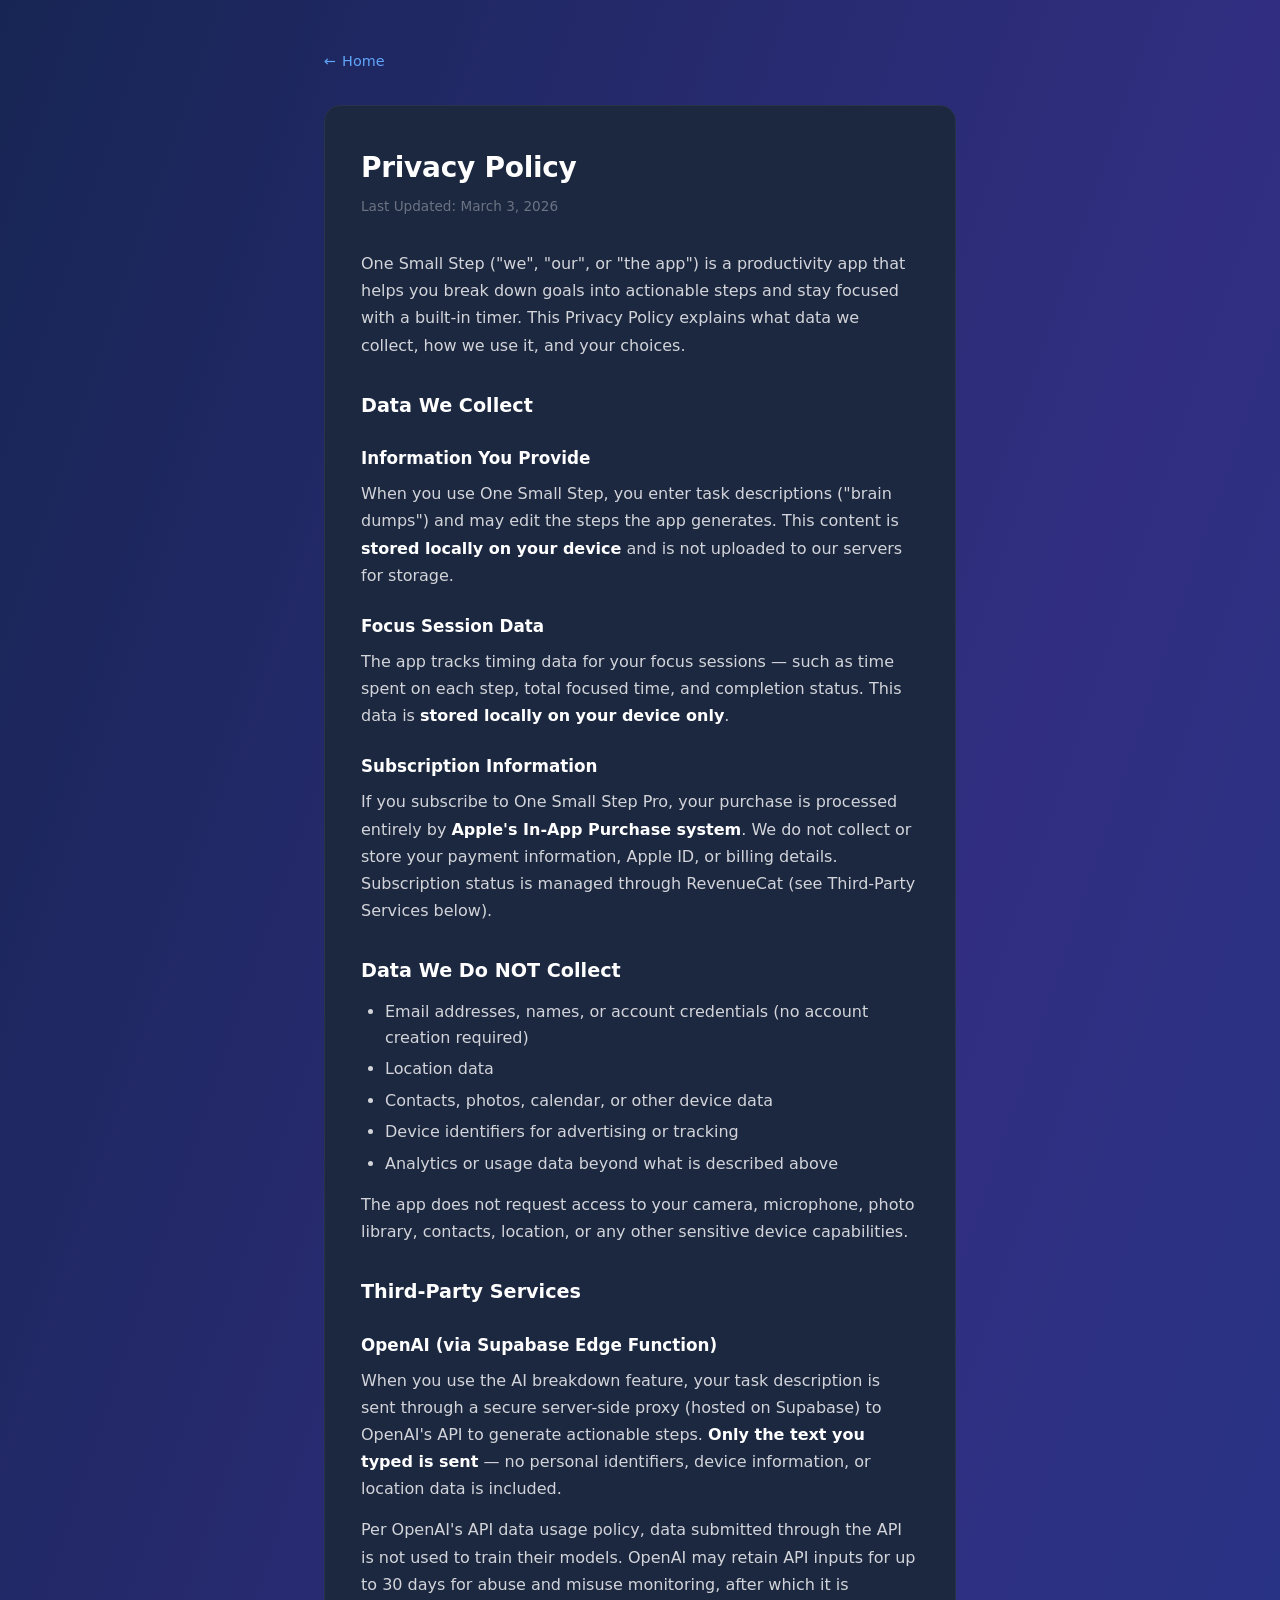
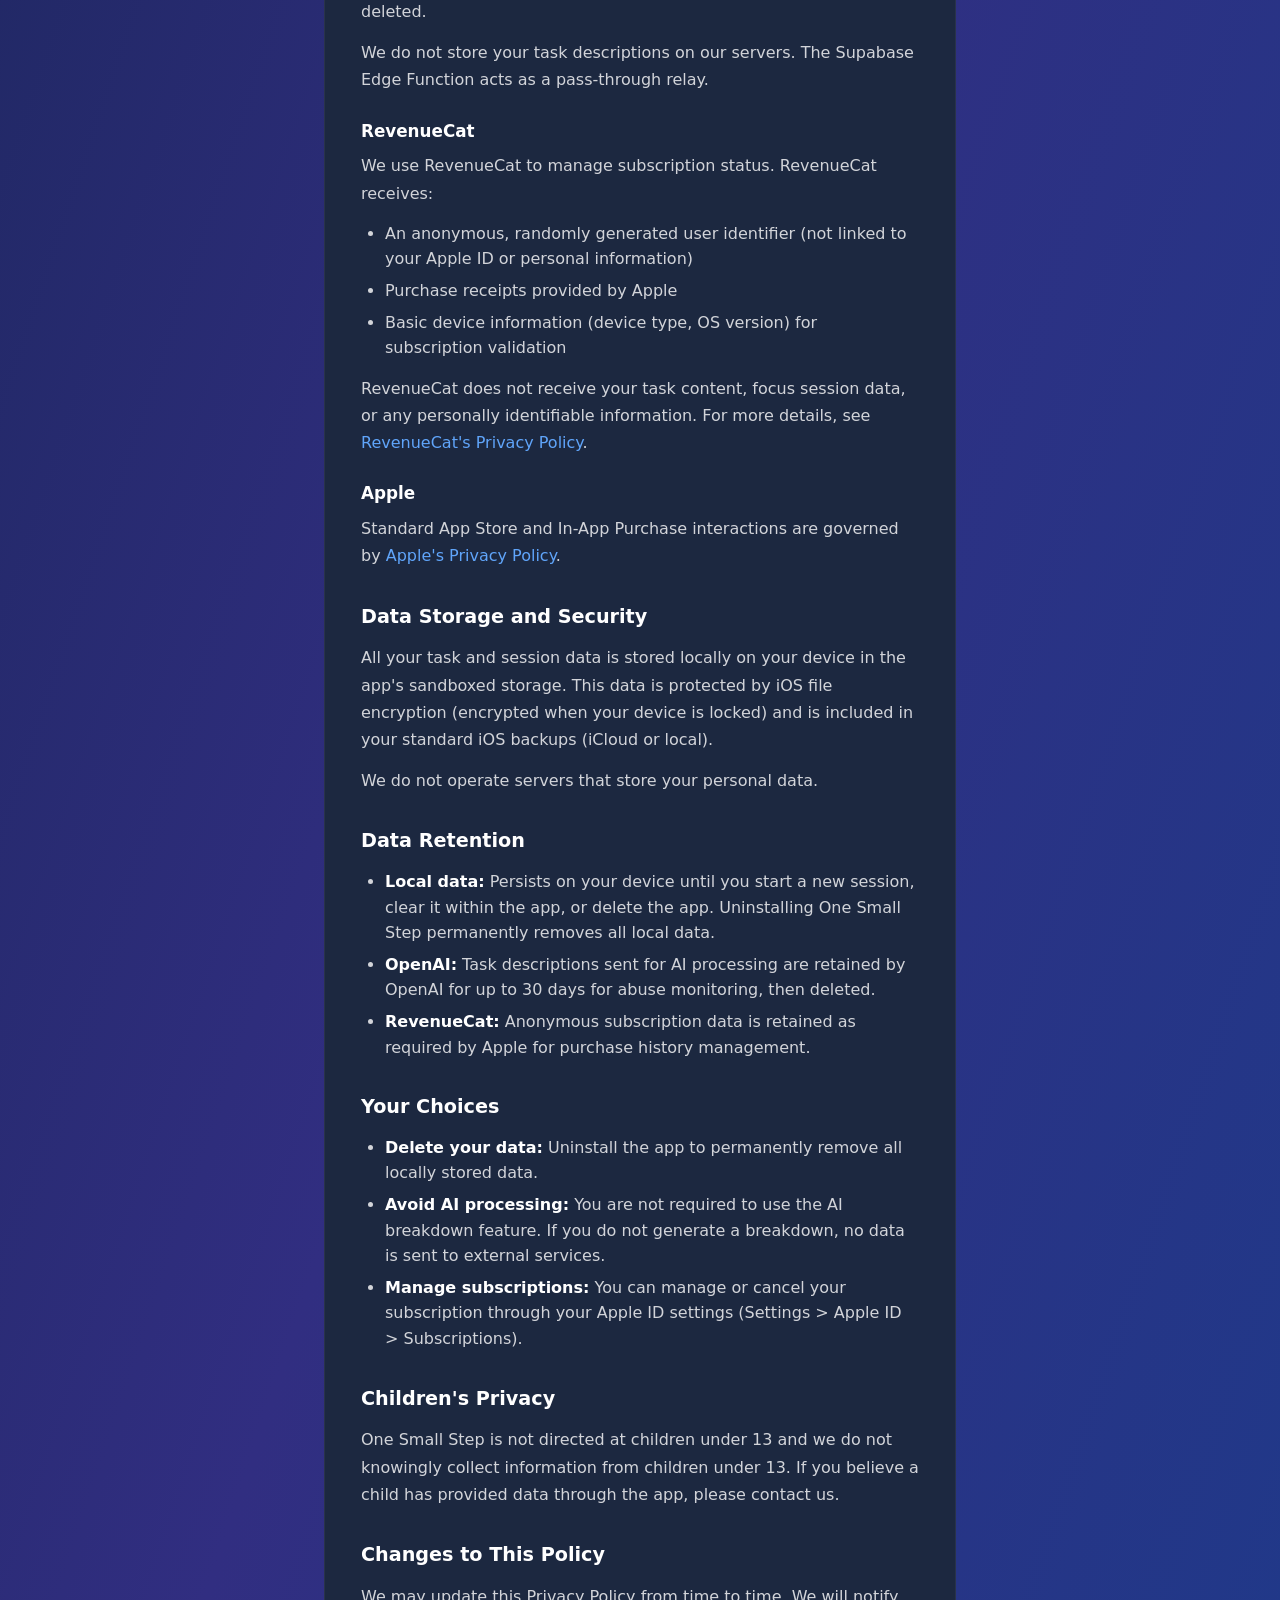
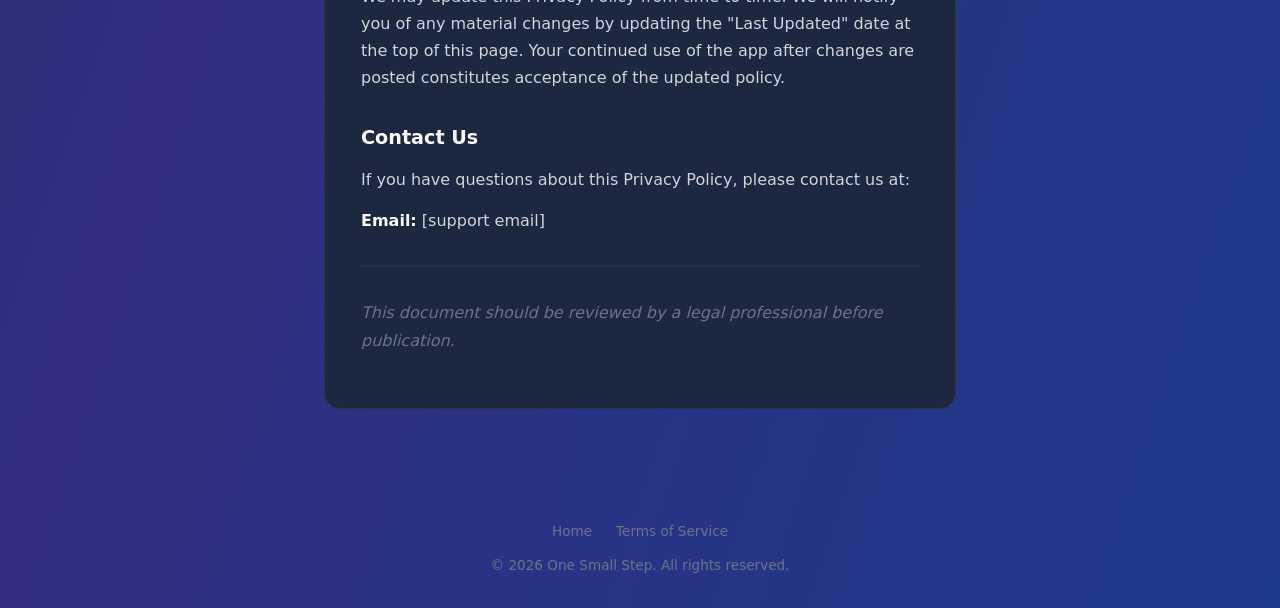
==== privacy.html @ 41ca2e83 "Initial website" ====
<!DOCTYPE html>
<html lang="en">
<head>
    <meta charset="UTF-8">
    <meta name="viewport" content="width=device-width, initial-scale=1.0">
    <title>Privacy Policy — One Small Step</title>
    <meta name="description" content="Privacy Policy for the One Small Step productivity app.">
    <link rel="stylesheet" href="styles.css">
</head>
<body>

    <div class="legal-page">
        <div class="container">
            <a href="index.html" class="back-link">Home</a>

            <div class="card">
                <h1>Privacy Policy</h1>
                <p class="last-updated">Last Updated: March 3, 2026</p>

                <p>One Small Step ("we", "our", or "the app") is a productivity app that helps you break down goals into actionable steps and stay focused with a built-in timer. This Privacy Policy explains what data we collect, how we use it, and your choices.</p>

                <h2>Data We Collect</h2>

                <h3>Information You Provide</h3>
                <p>When you use One Small Step, you enter task descriptions ("brain dumps") and may edit the steps the app generates. This content is <strong>stored locally on your device</strong> and is not uploaded to our servers for storage.</p>

                <h3>Focus Session Data</h3>
                <p>The app tracks timing data for your focus sessions — such as time spent on each step, total focused time, and completion status. This data is <strong>stored locally on your device only</strong>.</p>

                <h3>Subscription Information</h3>
                <p>If you subscribe to One Small Step Pro, your purchase is processed entirely by <strong>Apple's In-App Purchase system</strong>. We do not collect or store your payment information, Apple ID, or billing details. Subscription status is managed through RevenueCat (see Third-Party Services below).</p>

                <h2>Data We Do NOT Collect</h2>
                <ul>
                    <li>Email addresses, names, or account credentials (no account creation required)</li>
                    <li>Location data</li>
                    <li>Contacts, photos, calendar, or other device data</li>
                    <li>Device identifiers for advertising or tracking</li>
                    <li>Analytics or usage data beyond what is described above</li>
                </ul>
                <p>The app does not request access to your camera, microphone, photo library, contacts, location, or any other sensitive device capabilities.</p>

                <h2>Third-Party Services</h2>

                <h3>OpenAI (via Supabase Edge Function)</h3>
                <p>When you use the AI breakdown feature, your task description is sent through a secure server-side proxy (hosted on Supabase) to OpenAI's API to generate actionable steps. <strong>Only the text you typed is sent</strong> — no personal identifiers, device information, or location data is included.</p>
                <p>Per OpenAI's API data usage policy, data submitted through the API is not used to train their models. OpenAI may retain API inputs for up to 30 days for abuse and misuse monitoring, after which it is deleted.</p>
                <p>We do not store your task descriptions on our servers. The Supabase Edge Function acts as a pass-through relay.</p>

                <h3>RevenueCat</h3>
                <p>We use RevenueCat to manage subscription status. RevenueCat receives:</p>
                <ul>
                    <li>An anonymous, randomly generated user identifier (not linked to your Apple ID or personal information)</li>
                    <li>Purchase receipts provided by Apple</li>
                    <li>Basic device information (device type, OS version) for subscription validation</li>
                </ul>
                <p>RevenueCat does not receive your task content, focus session data, or any personally identifiable information. For more details, see <a href="https://www.revenuecat.com/privacy/" target="_blank" rel="noopener">RevenueCat's Privacy Policy</a>.</p>

                <h3>Apple</h3>
                <p>Standard App Store and In-App Purchase interactions are governed by <a href="https://www.apple.com/privacy/" target="_blank" rel="noopener">Apple's Privacy Policy</a>.</p>

                <h2>Data Storage and Security</h2>
                <p>All your task and session data is stored locally on your device in the app's sandboxed storage. This data is protected by iOS file encryption (encrypted when your device is locked) and is included in your standard iOS backups (iCloud or local).</p>
                <p>We do not operate servers that store your personal data.</p>

                <h2>Data Retention</h2>
                <ul>
                    <li><strong>Local data:</strong> Persists on your device until you start a new session, clear it within the app, or delete the app. Uninstalling One Small Step permanently removes all local data.</li>
                    <li><strong>OpenAI:</strong> Task descriptions sent for AI processing are retained by OpenAI for up to 30 days for abuse monitoring, then deleted.</li>
                    <li><strong>RevenueCat:</strong> Anonymous subscription data is retained as required by Apple for purchase history management.</li>
                </ul>

                <h2>Your Choices</h2>
                <ul>
                    <li><strong>Delete your data:</strong> Uninstall the app to permanently remove all locally stored data.</li>
                    <li><strong>Avoid AI processing:</strong> You are not required to use the AI breakdown feature. If you do not generate a breakdown, no data is sent to external services.</li>
                    <li><strong>Manage subscriptions:</strong> You can manage or cancel your subscription through your Apple ID settings (Settings &gt; Apple ID &gt; Subscriptions).</li>
                </ul>

                <h2>Children's Privacy</h2>
                <p>One Small Step is not directed at children under 13 and we do not knowingly collect information from children under 13. If you believe a child has provided data through the app, please contact us.</p>

                <h2>Changes to This Policy</h2>
                <p>We may update this Privacy Policy from time to time. We will notify you of any material changes by updating the "Last Updated" date at the top of this page. Your continued use of the app after changes are posted constitutes acceptance of the updated policy.</p>

                <h2>Contact Us</h2>
                <p>If you have questions about this Privacy Policy, please contact us at:</p>
                <p><strong>Email:</strong> [support email]</p>

                <hr>
                <p><em>This document should be reviewed by a legal professional before publication.</em></p>
            </div>
        </div>
    </div>

    <footer class="footer">
        <div class="footer-links">
            <a href="index.html">Home</a>
            <a href="terms.html">Terms of Service</a>
        </div>
        <p>&copy; 2026 One Small Step. All rights reserved.</p>
    </footer>

</body>
</html>
---- styles.css ----
/* ── Design Tokens ─────────────────────────────────────────── */

:root {
    --bg-primary: #172554;
    --bg-gradient-indigo: #312E81;
    --bg-gradient-blue: #1E3A8A;
    --surface-card: #1C2840;
    --border-card: #29334A;
    --brand-blue: #60A5FA;
    --text-primary: #FFFFFF;
    --text-soft: #D2D4D9;
    --text-faint: #6B7383;

    --radius-md: 12px;
    --radius-lg: 16px;
    --max-width: 680px;
}

/* ── Font Face ────────────────────────────────────────────── */

@font-face {
    font-family: "SF Pro";
    src: url("fonts/SF-Pro-Text-Regular.woff2") format("woff2");
    font-weight: 400;
    font-style: normal;
    font-display: swap;
}

@font-face {
    font-family: "SF Pro";
    src: url("fonts/SF-Pro-Text-Semibold.woff2") format("woff2");
    font-weight: 600;
    font-style: normal;
    font-display: swap;
}

/* ── Reset & Base ─────────────────────────────────────────── */

*,
*::before,
*::after {
    margin: 0;
    padding: 0;
    box-sizing: border-box;
}

html {
    font-size: 16px;
    -webkit-font-smoothing: antialiased;
    -moz-osx-font-smoothing: grayscale;
}

body {
    font-family: "SF Pro", -apple-system, system-ui, sans-serif;
    font-weight: 400;
    color: var(--text-soft);
    background: linear-gradient(to bottom right, var(--bg-primary), var(--bg-gradient-indigo), var(--bg-gradient-blue));
    min-height: 100vh;
    line-height: 1.6;
}

a {
    color: var(--brand-blue);
    text-decoration: none;
    transition: opacity 0.15s ease;
}

a:hover {
    opacity: 0.8;
}

/* ── Layout ───────────────────────────────────────────────── */

.container {
    max-width: var(--max-width);
    margin: 0 auto;
    padding: 0 24px;
}

/* ── Hero (index page) ────────────────────────────────────── */

.hero {
    display: flex;
    flex-direction: column;
    align-items: center;
    justify-content: center;
    text-align: center;
    min-height: 100vh;
    padding: 60px 24px;
    gap: 20px;
}

.hero-icon {
    width: 120px;
    height: 120px;
    border-radius: 28px;
    object-fit: cover;
}

.hero-title {
    font-size: 2.25rem;
    font-weight: 600;
    color: var(--text-primary);
    letter-spacing: -0.02em;
    line-height: 1.2;
}

.hero-tagline {
    font-size: 1.25rem;
    color: var(--brand-blue);
    font-weight: 600;
}

.hero-description {
    font-size: 1.05rem;
    color: var(--text-soft);
    max-width: 480px;
    line-height: 1.6;
}

.app-store-badge {
    display: inline-block;
    margin-top: 8px;
}

.app-store-badge img {
    height: 54px;
    width: auto;
}

/* ── CTA Button (fallback if no badge image) ──────────────── */

.cta-button {
    display: inline-block;
    padding: 14px 36px;
    background-color: var(--brand-blue);
    color: var(--bg-primary);
    font-family: inherit;
    font-size: 1rem;
    font-weight: 600;
    border: none;
    border-radius: 999px;
    cursor: pointer;
    transition: opacity 0.15s ease;
    text-decoration: none;
}

.cta-button:hover {
    opacity: 0.85;
}

/* ── Legal Pages ──────────────────────────────────────────── */

.legal-page {
    padding: 48px 24px 80px;
}

.legal-page .container {
    max-width: var(--max-width);
}

.back-link {
    display: inline-flex;
    align-items: center;
    gap: 6px;
    font-size: 0.9rem;
    color: var(--brand-blue);
    margin-bottom: 32px;
}

.back-link::before {
    content: "\2190";
}

.card {
    background-color: var(--surface-card);
    border: 1px solid var(--border-card);
    border-radius: var(--radius-lg);
    padding: 40px 36px;
}

.card h1 {
    font-size: 1.75rem;
    font-weight: 600;
    color: var(--text-primary);
    margin-bottom: 4px;
    letter-spacing: -0.01em;
}

.card .last-updated {
    font-size: 0.85rem;
    color: var(--text-faint);
    margin-bottom: 32px;
}

.card h2 {
    font-size: 1.2rem;
    font-weight: 600;
    color: var(--text-primary);
    margin-top: 32px;
    margin-bottom: 12px;
}

.card h3 {
    font-size: 1.05rem;
    font-weight: 600;
    color: var(--text-primary);
    margin-top: 24px;
    margin-bottom: 8px;
}

.card p {
    margin-bottom: 14px;
    line-height: 1.7;
}

.card ul {
    margin-bottom: 14px;
    padding-left: 24px;
}

.card li {
    margin-bottom: 6px;
    line-height: 1.6;
}

.card strong {
    color: var(--text-primary);
    font-weight: 600;
}

.card hr {
    border: none;
    border-top: 1px solid var(--border-card);
    margin: 32px 0;
}

.card em {
    color: var(--text-faint);
    font-style: italic;
}

/* ── Footer ───────────────────────────────────────────────── */

.footer {
    text-align: center;
    padding: 32px 24px;
    font-size: 0.85rem;
    color: var(--text-faint);
}

.footer-links {
    display: flex;
    justify-content: center;
    gap: 24px;
    margin-bottom: 12px;
}

.footer-links a {
    color: var(--text-faint);
    transition: color 0.15s ease;
}

.footer-links a:hover {
    color: var(--brand-blue);
}

/* ── Responsive ───────────────────────────────────────────── */

@media (max-width: 480px) {
    .hero-title {
        font-size: 1.75rem;
    }

    .hero-tagline {
        font-size: 1.1rem;
    }

    .hero-description {
        font-size: 0.95rem;
    }

    .card {
        padding: 28px 20px;
    }

    .card h1 {
        font-size: 1.4rem;
    }

    .card h2 {
        font-size: 1.1rem;
    }
}
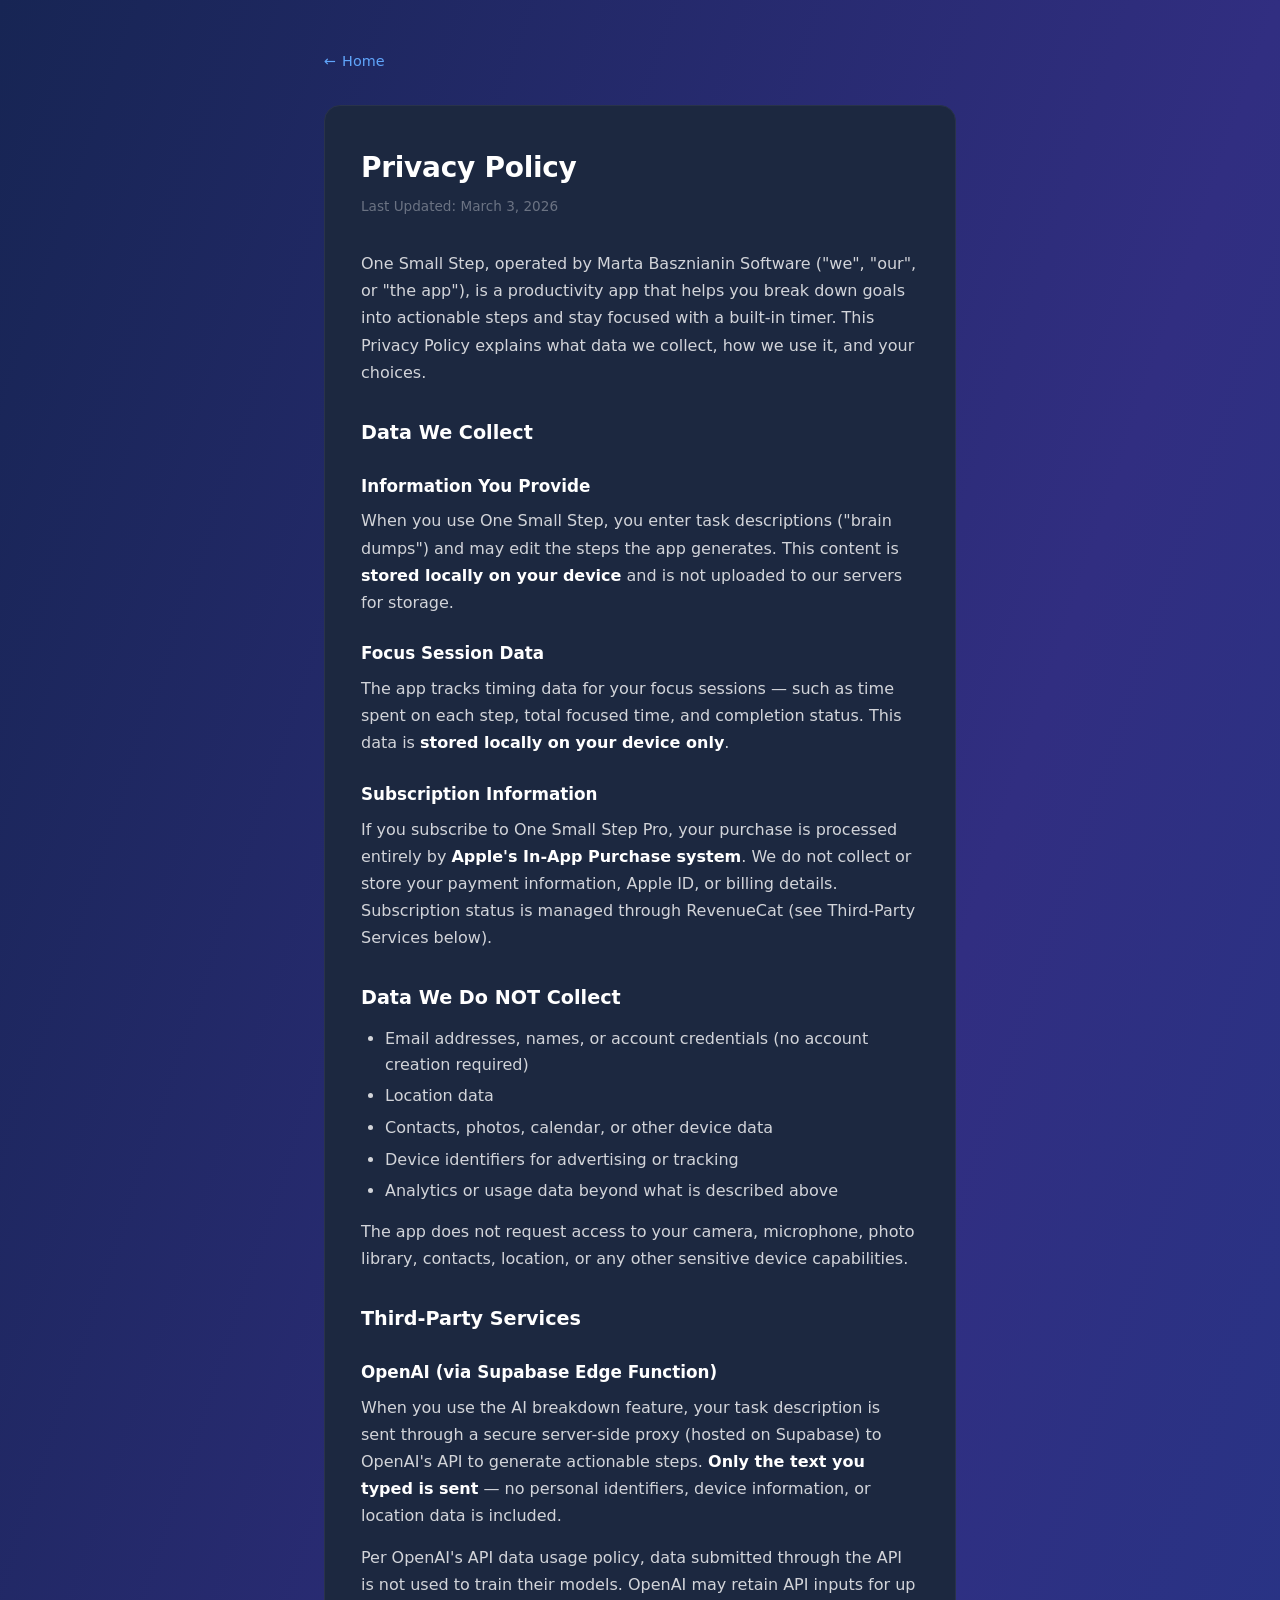
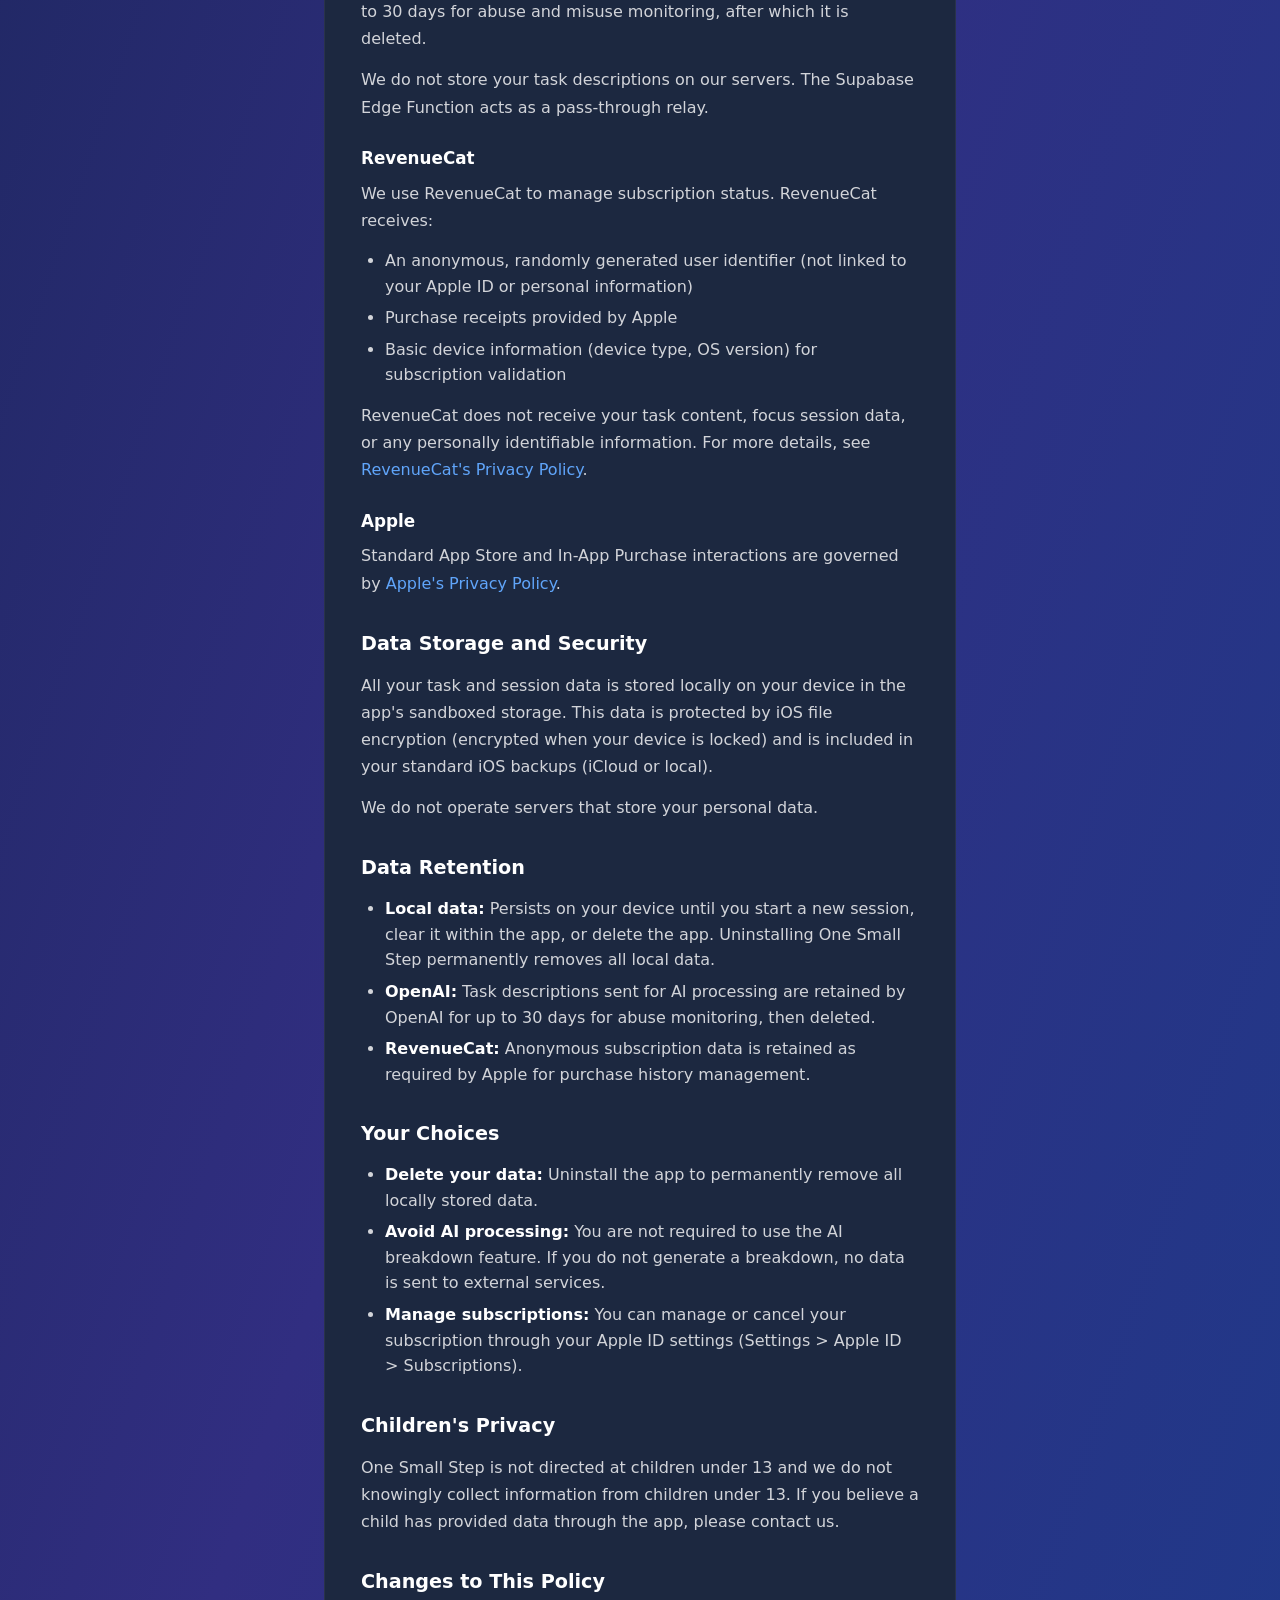
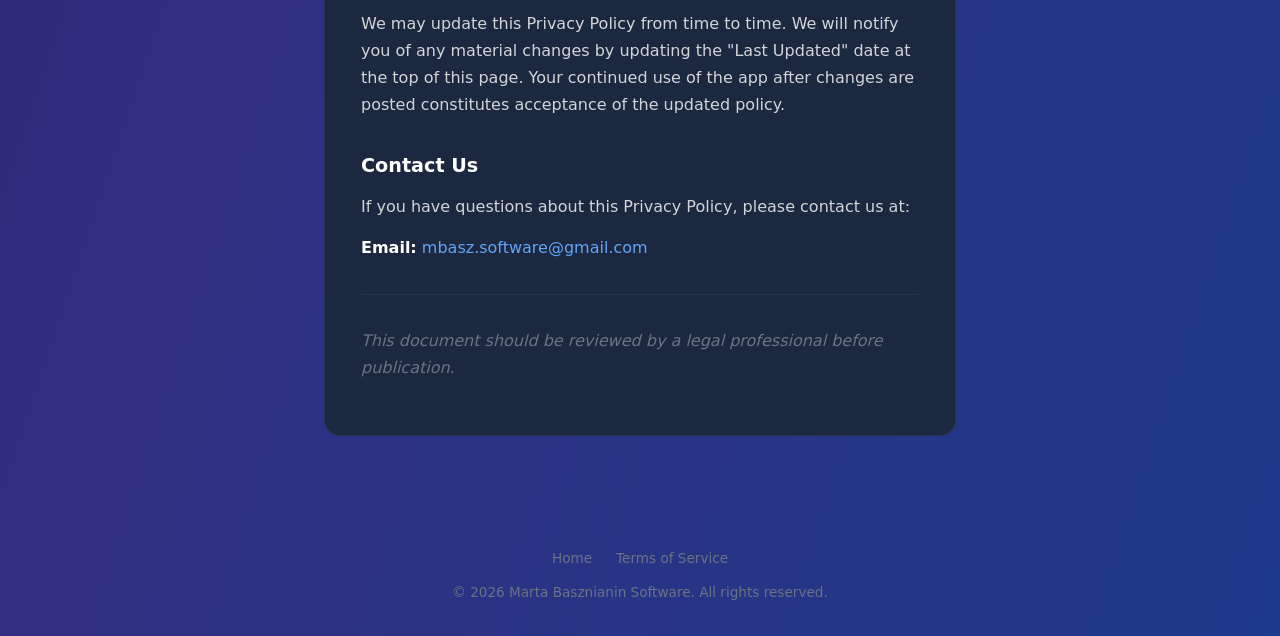
==== commit 26957a73: "Add app icon, update legal entity and contact email" ====
--- a/privacy.html
+++ b/privacy.html
@@ -17,7 +17,7 @@
                 <h1>Privacy Policy</h1>
                 <p class="last-updated">Last Updated: March 3, 2026</p>
 
-                <p>One Small Step ("we", "our", or "the app") is a productivity app that helps you break down goals into actionable steps and stay focused with a built-in timer. This Privacy Policy explains what data we collect, how we use it, and your choices.</p>
+                <p>One Small Step, operated by Marta Basznianin Software ("we", "our", or "the app"), is a productivity app that helps you break down goals into actionable steps and stay focused with a built-in timer. This Privacy Policy explains what data we collect, how we use it, and your choices.</p>
 
                 <h2>Data We Collect</h2>
 
@@ -85,7 +85,7 @@
 
                 <h2>Contact Us</h2>
                 <p>If you have questions about this Privacy Policy, please contact us at:</p>
-                <p><strong>Email:</strong> [support email]</p>
+                <p><strong>Email:</strong> <a href="mailto:mbasz.software@gmail.com">mbasz.software@gmail.com</a></p>
 
                 <hr>
                 <p><em>This document should be reviewed by a legal professional before publication.</em></p>
@@ -93,13 +93,7 @@
         </div>
     </div>
 
-    <footer class="footer">
-        <div class="footer-links">
-            <a href="index.html">Home</a>
-            <a href="terms.html">Terms of Service</a>
-        </div>
-        <p>&copy; 2026 One Small Step. All rights reserved.</p>
-    </footer>
+    <script src="footer.js"></script>
 
 </body>
 </html>
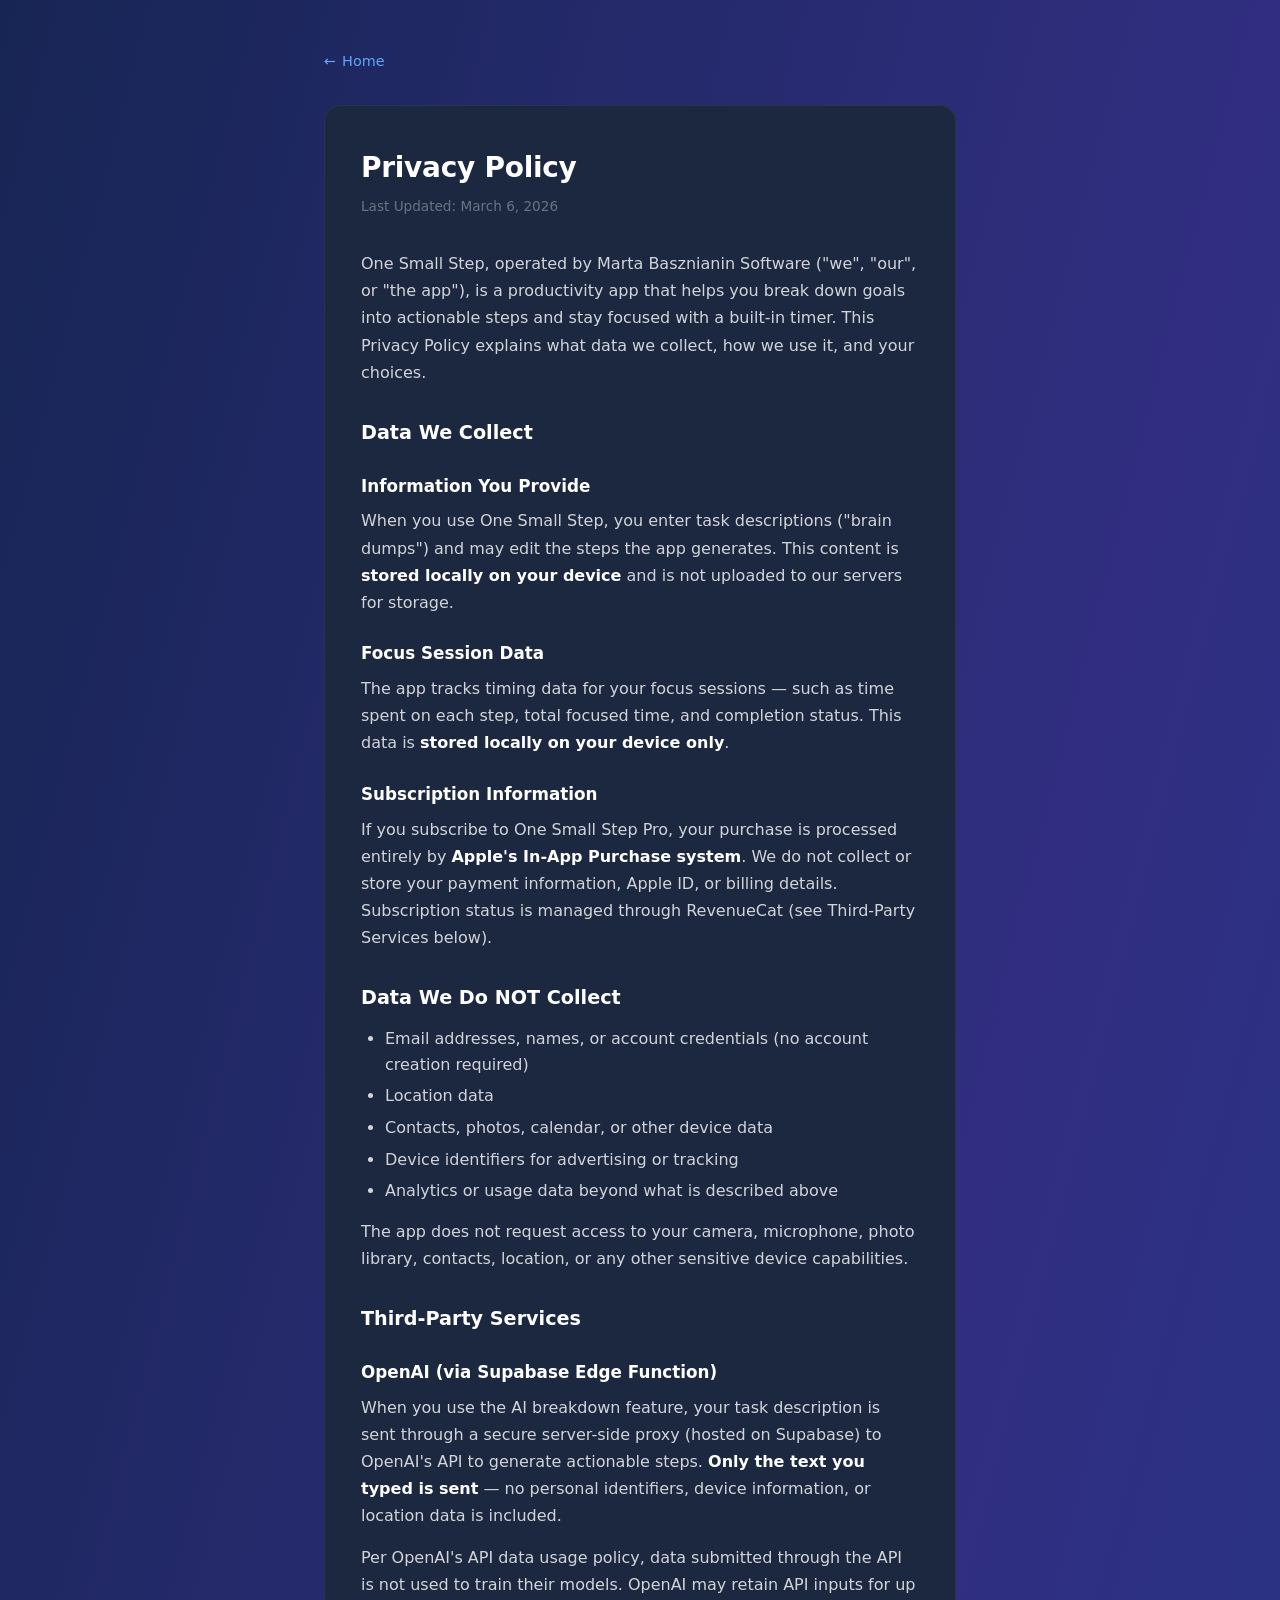
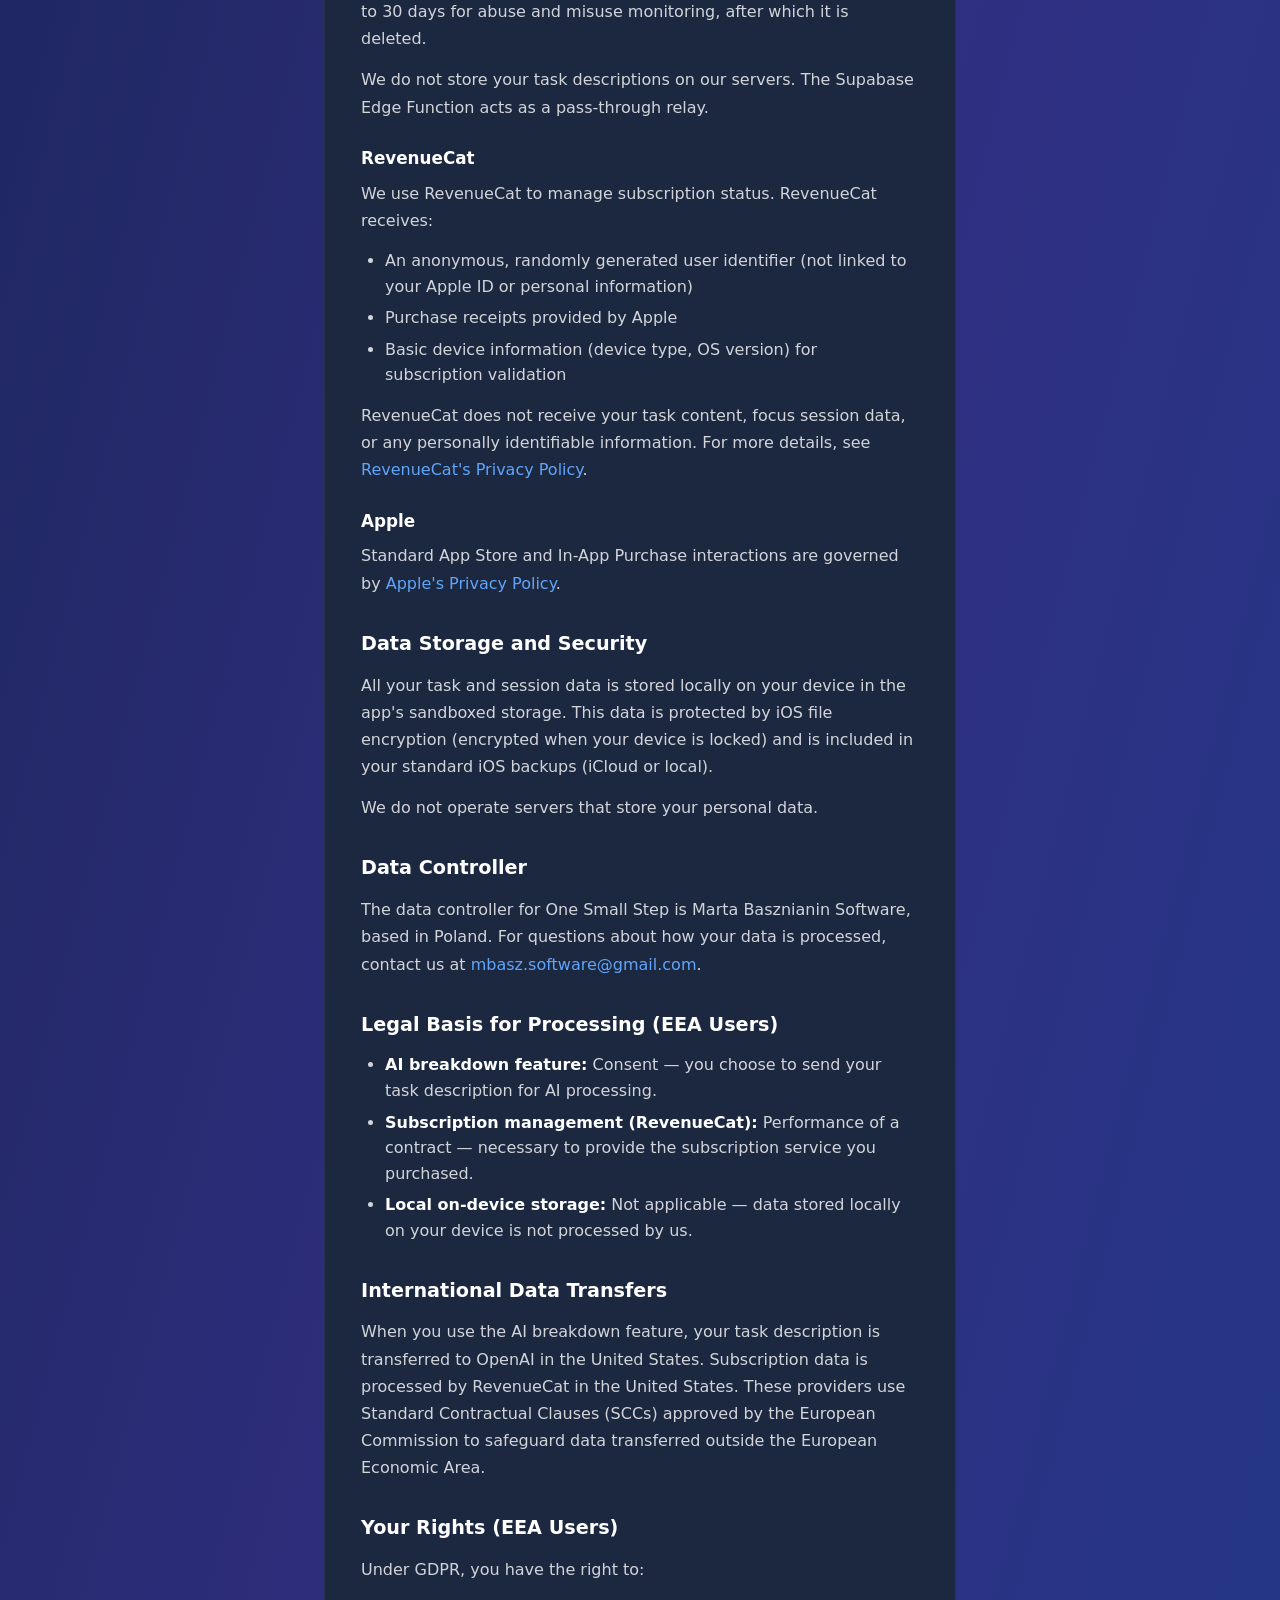
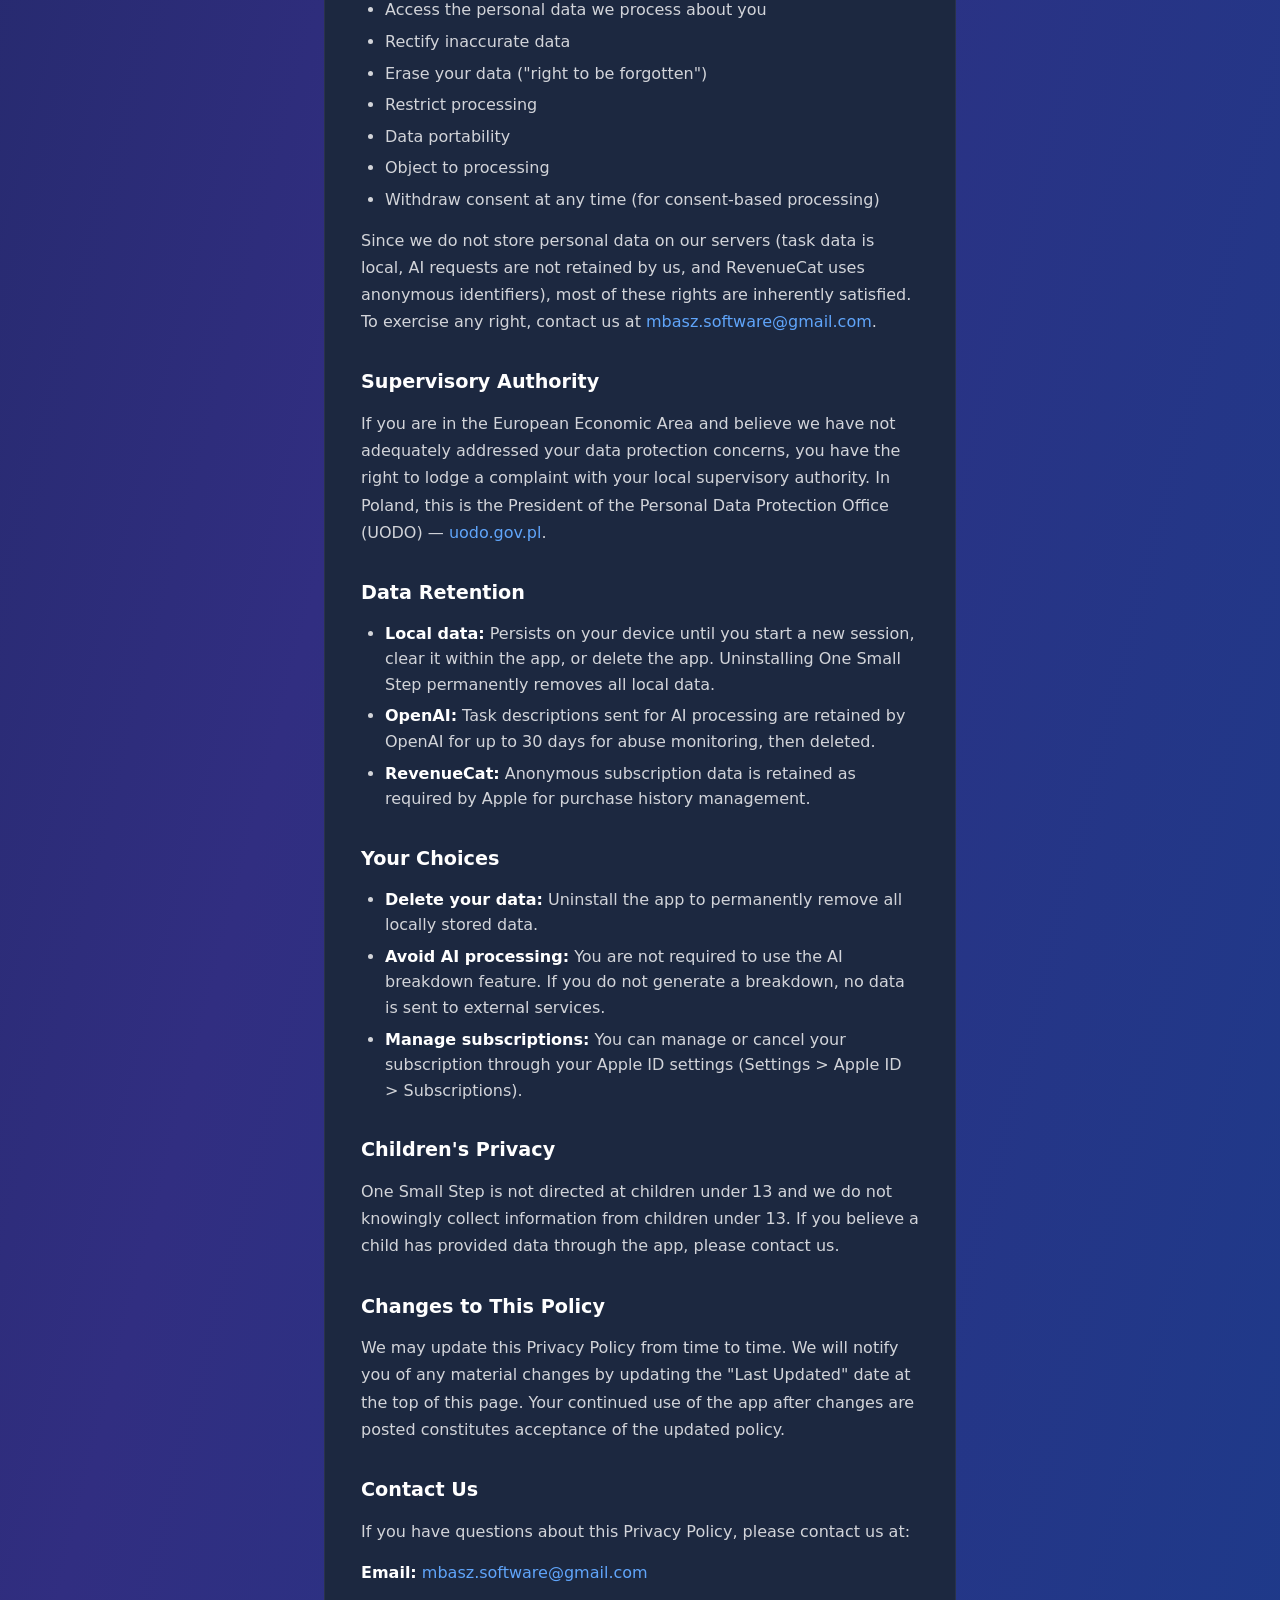
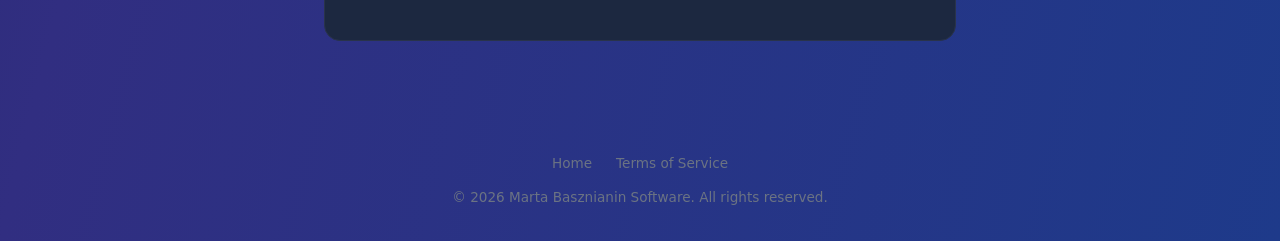
==== commit 6edf32f4: "Add How it works section, update legal texts and contact info" ====
--- a/privacy.html
+++ b/privacy.html
@@ -15,7 +15,7 @@
 
             <div class="card">
                 <h1>Privacy Policy</h1>
-                <p class="last-updated">Last Updated: March 3, 2026</p>
+                <p class="last-updated">Last Updated: March 6, 2026</p>
 
                 <p>One Small Step, operated by Marta Basznianin Software ("we", "our", or "the app"), is a productivity app that helps you break down goals into actionable steps and stay focused with a built-in timer. This Privacy Policy explains what data we collect, how we use it, and your choices.</p>
 
@@ -63,6 +63,35 @@
                 <p>All your task and session data is stored locally on your device in the app's sandboxed storage. This data is protected by iOS file encryption (encrypted when your device is locked) and is included in your standard iOS backups (iCloud or local).</p>
                 <p>We do not operate servers that store your personal data.</p>
 
+                <h2>Data Controller</h2>
+                <p>The data controller for One Small Step is Marta Basznianin Software, based in Poland. For questions about how your data is processed, contact us at <a href="mailto:mbasz.software@gmail.com">mbasz.software@gmail.com</a>.</p>
+
+                <h2>Legal Basis for Processing (EEA Users)</h2>
+                <ul>
+                    <li><strong>AI breakdown feature:</strong> Consent — you choose to send your task description for AI processing.</li>
+                    <li><strong>Subscription management (RevenueCat):</strong> Performance of a contract — necessary to provide the subscription service you purchased.</li>
+                    <li><strong>Local on-device storage:</strong> Not applicable — data stored locally on your device is not processed by us.</li>
+                </ul>
+
+                <h2>International Data Transfers</h2>
+                <p>When you use the AI breakdown feature, your task description is transferred to OpenAI in the United States. Subscription data is processed by RevenueCat in the United States. These providers use Standard Contractual Clauses (SCCs) approved by the European Commission to safeguard data transferred outside the European Economic Area.</p>
+
+                <h2>Your Rights (EEA Users)</h2>
+                <p>Under GDPR, you have the right to:</p>
+                <ul>
+                    <li>Access the personal data we process about you</li>
+                    <li>Rectify inaccurate data</li>
+                    <li>Erase your data ("right to be forgotten")</li>
+                    <li>Restrict processing</li>
+                    <li>Data portability</li>
+                    <li>Object to processing</li>
+                    <li>Withdraw consent at any time (for consent-based processing)</li>
+                </ul>
+                <p>Since we do not store personal data on our servers (task data is local, AI requests are not retained by us, and RevenueCat uses anonymous identifiers), most of these rights are inherently satisfied. To exercise any right, contact us at <a href="mailto:mbasz.software@gmail.com">mbasz.software@gmail.com</a>.</p>
+
+                <h2>Supervisory Authority</h2>
+                <p>If you are in the European Economic Area and believe we have not adequately addressed your data protection concerns, you have the right to lodge a complaint with your local supervisory authority. In Poland, this is the President of the Personal Data Protection Office (UODO) — <a href="https://uodo.gov.pl" target="_blank" rel="noopener">uodo.gov.pl</a>.</p>
+
                 <h2>Data Retention</h2>
                 <ul>
                     <li><strong>Local data:</strong> Persists on your device until you start a new session, clear it within the app, or delete the app. Uninstalling One Small Step permanently removes all local data.</li>
@@ -87,8 +116,6 @@
                 <p>If you have questions about this Privacy Policy, please contact us at:</p>
                 <p><strong>Email:</strong> <a href="mailto:mbasz.software@gmail.com">mbasz.software@gmail.com</a></p>
 
-                <hr>
-                <p><em>This document should be reviewed by a legal professional before publication.</em></p>
             </div>
         </div>
     </div>
--- a/styles.css
+++ b/styles.css
@@ -128,6 +128,83 @@
     width: auto;
 }
 
+/* ── How It Works ────────────────────────────────────────── */
+
+.how-it-works {
+    max-width: var(--max-width);
+    margin: 0 auto;
+    padding: 0 24px 64px;
+    text-align: center;
+}
+
+.how-it-works-title {
+    font-size: 1.5rem;
+    font-weight: 600;
+    color: var(--text-primary);
+    margin-bottom: 40px;
+    letter-spacing: -0.01em;
+}
+
+.steps {
+    display: grid;
+    grid-template-columns: repeat(3, 1fr);
+    gap: 40px;
+}
+
+.step {
+    position: relative;
+    display: flex;
+    flex-direction: column;
+    align-items: center;
+    gap: 12px;
+}
+
+.step-number {
+    display: flex;
+    align-items: center;
+    justify-content: center;
+    width: 40px;
+    height: 40px;
+    border-radius: 50%;
+    background-color: var(--surface-card);
+    border: 1px solid var(--border-card);
+    color: var(--brand-blue);
+    font-size: 1rem;
+    font-weight: 600;
+}
+
+.step-title {
+    font-size: 1.1rem;
+    font-weight: 600;
+    color: var(--text-primary);
+}
+
+.step-description {
+    font-size: 0.95rem;
+    color: var(--text-soft);
+    line-height: 1.5;
+}
+
+.step:not(:last-child)::after {
+    content: "\2192";
+    position: absolute;
+    right: -24px;
+    top: 8px;
+    color: var(--text-faint);
+    font-size: 1.25rem;
+}
+
+/* ── About ───────────────────────────────────────────────── */
+
+.about {
+    text-align: center;
+    max-width: var(--max-width);
+    margin: 0 auto;
+    padding: 0 24px 48px;
+    font-size: 0.9rem;
+    color: var(--text-faint);
+}
+
 /* ── CTA Button (fallback if no badge image) ──────────────── */
 
 .cta-button {
@@ -280,6 +357,15 @@
         font-size: 0.95rem;
     }
 
+    .steps {
+        grid-template-columns: 1fr;
+        gap: 32px;
+    }
+
+    .step:not(:last-child)::after {
+        display: none;
+    }
+
     .card {
         padding: 28px 20px;
     }
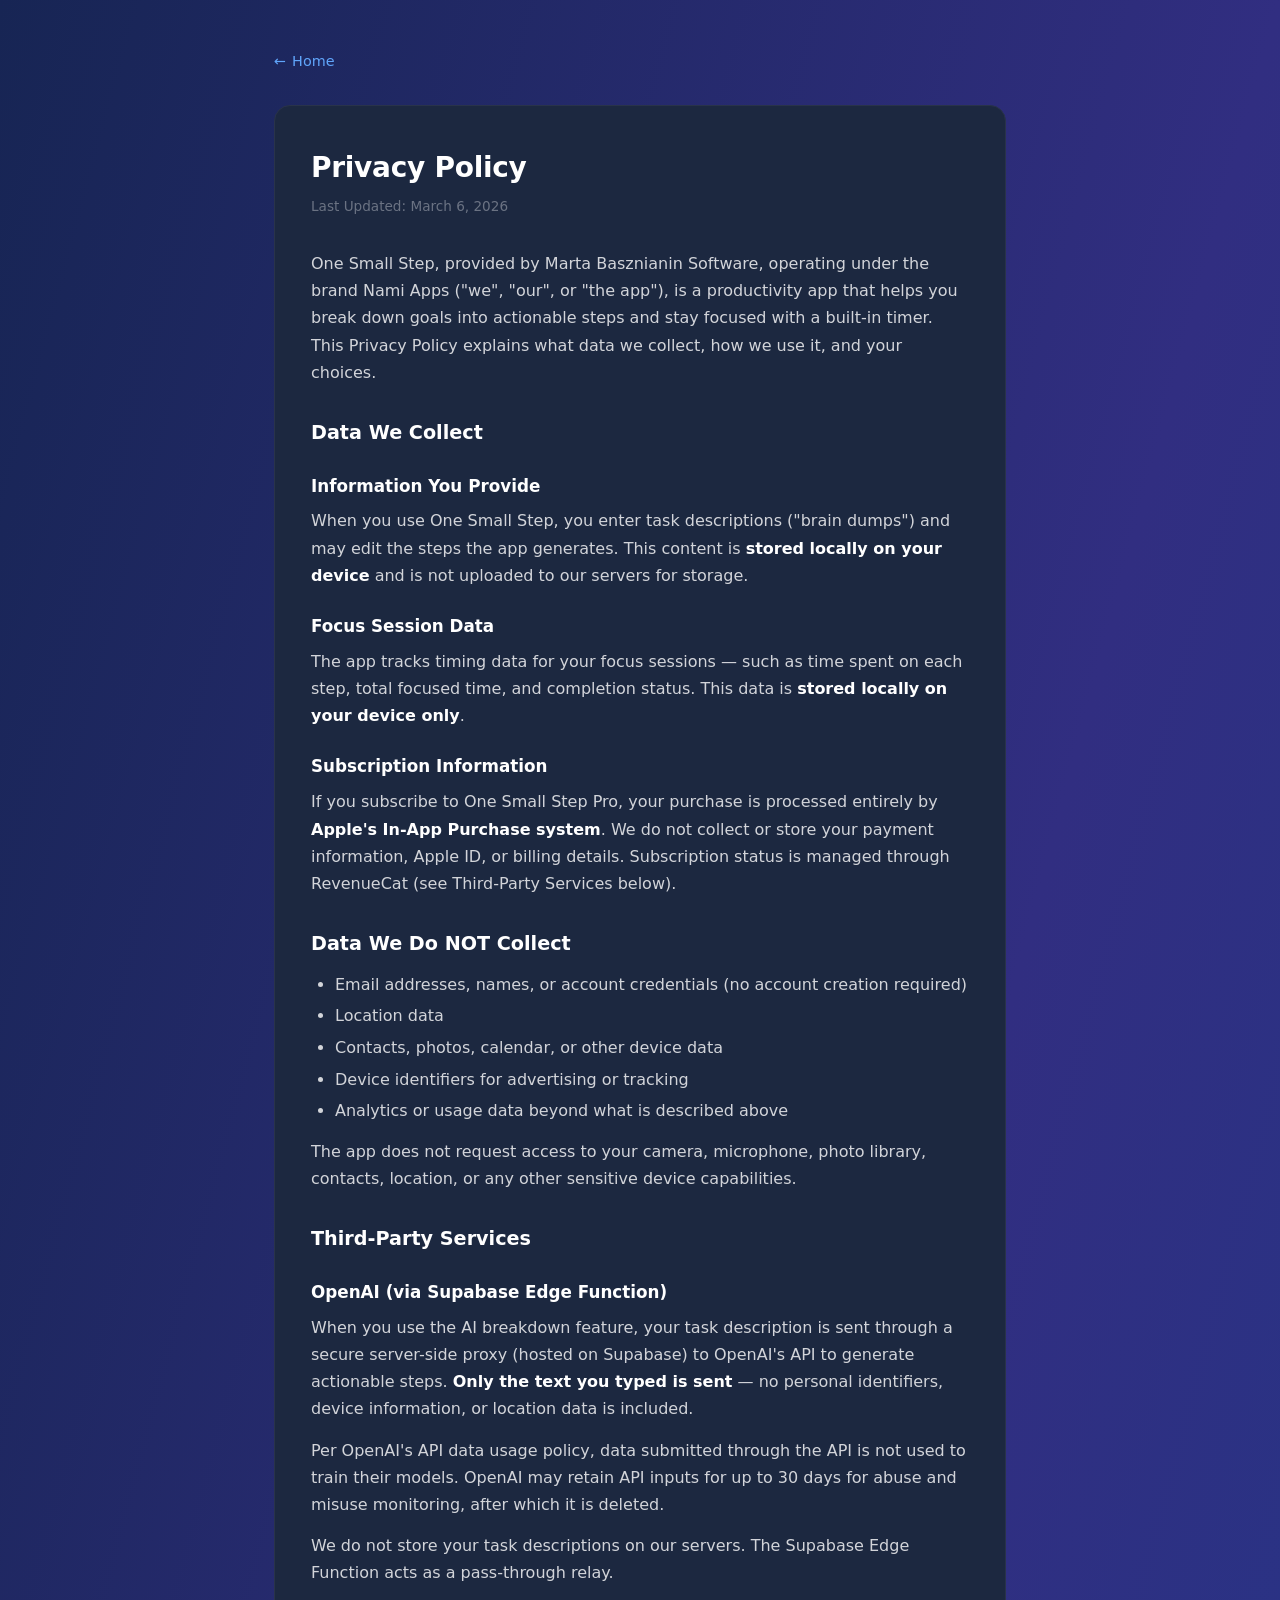
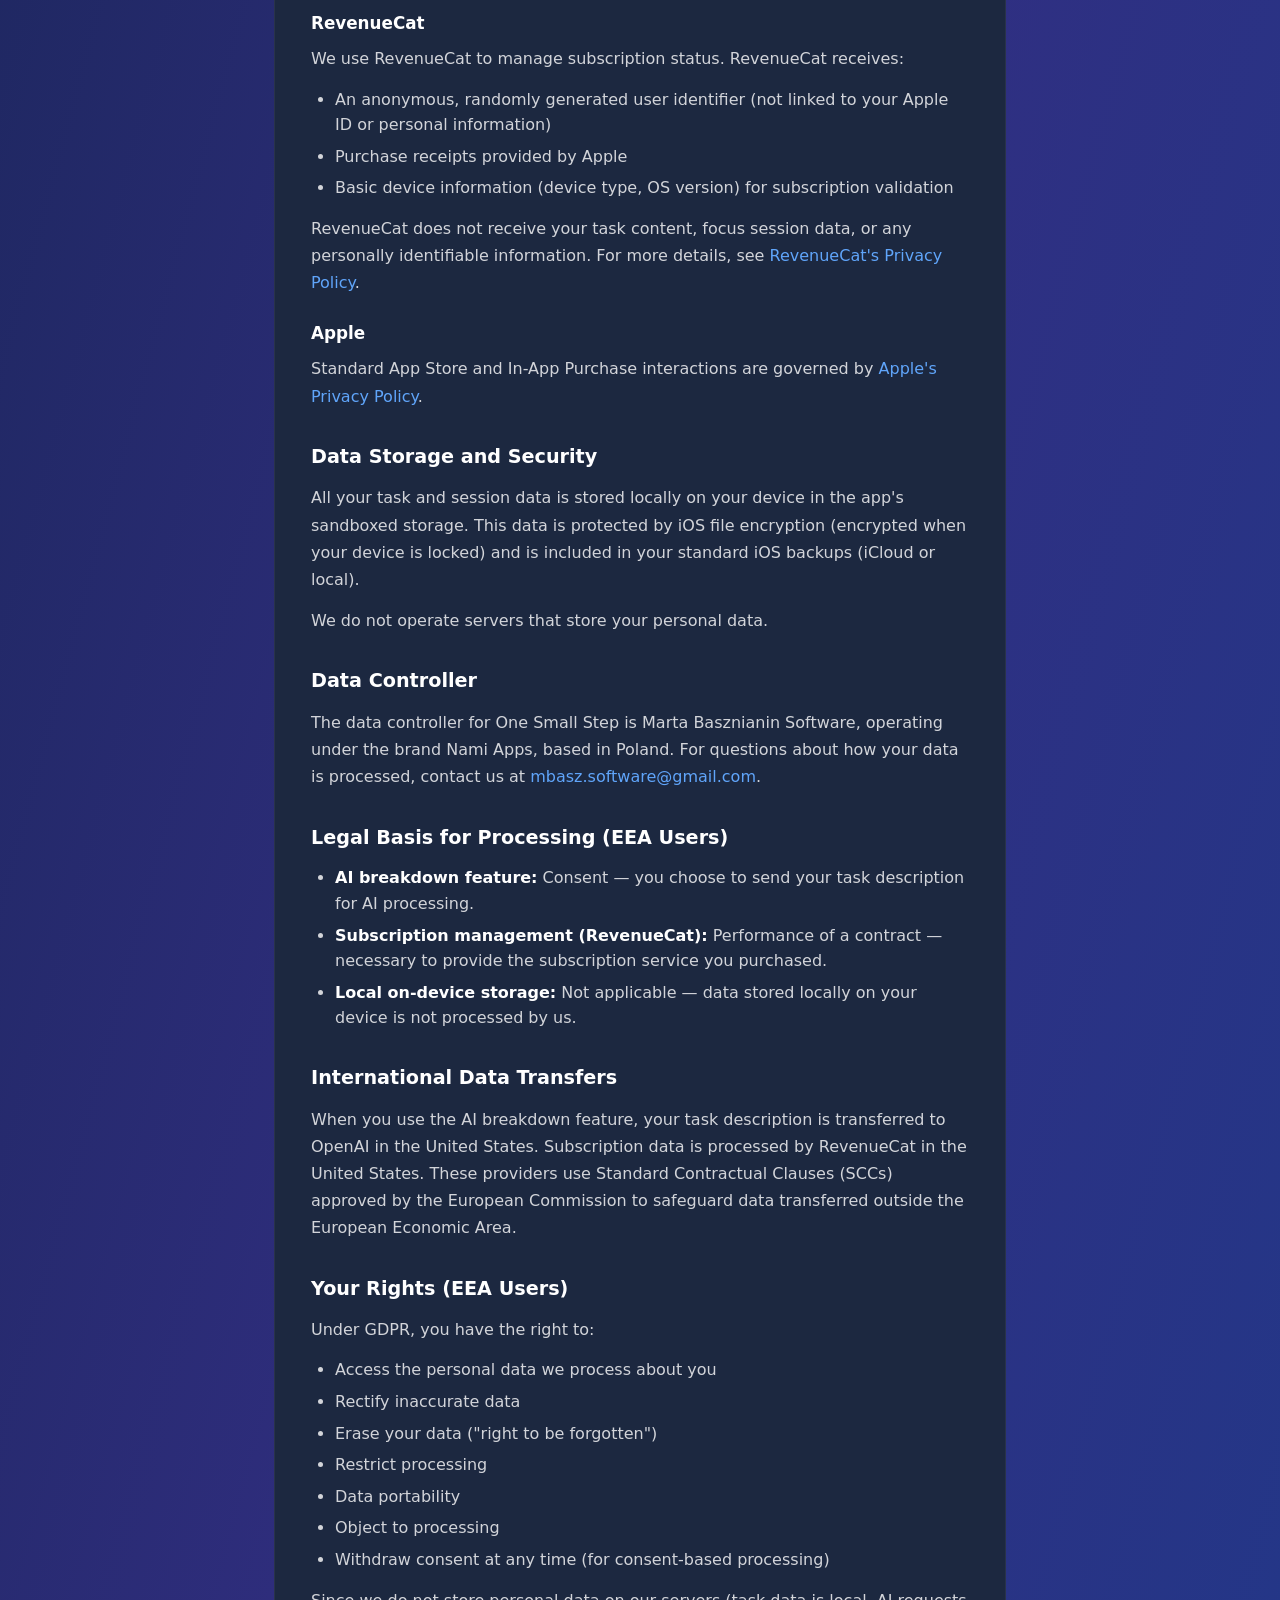
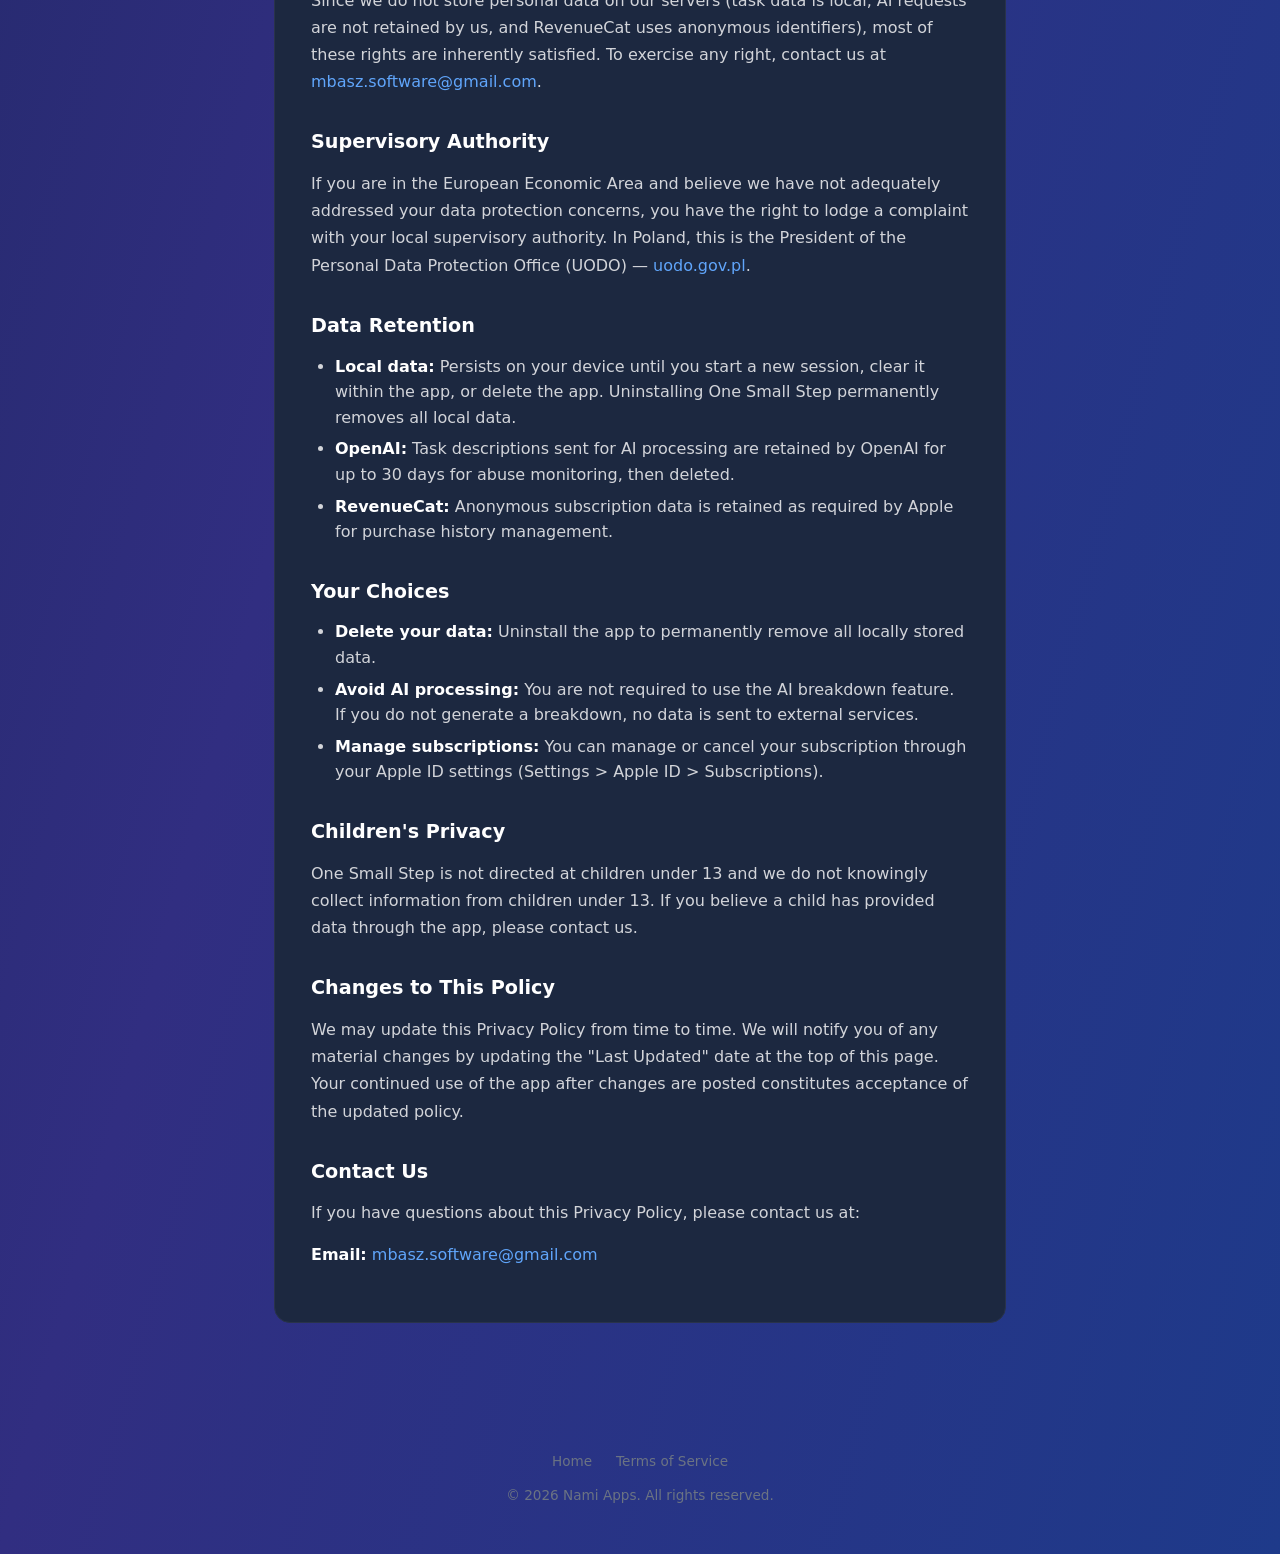
==== commit 3d6c1476: "Include Nami apps brand name" ====
--- a/privacy.html
+++ b/privacy.html
@@ -17,7 +17,7 @@
                 <h1>Privacy Policy</h1>
                 <p class="last-updated">Last Updated: March 6, 2026</p>
 
-                <p>One Small Step, operated by Marta Basznianin Software ("we", "our", or "the app"), is a productivity app that helps you break down goals into actionable steps and stay focused with a built-in timer. This Privacy Policy explains what data we collect, how we use it, and your choices.</p>
+                <p>One Small Step, provided by Marta Basznianin Software, operating under the brand Nami Apps ("we", "our", or "the app"), is a productivity app that helps you break down goals into actionable steps and stay focused with a built-in timer. This Privacy Policy explains what data we collect, how we use it, and your choices.</p>
 
                 <h2>Data We Collect</h2>
 
@@ -64,7 +64,7 @@
                 <p>We do not operate servers that store your personal data.</p>
 
                 <h2>Data Controller</h2>
-                <p>The data controller for One Small Step is Marta Basznianin Software, based in Poland. For questions about how your data is processed, contact us at <a href="mailto:mbasz.software@gmail.com">mbasz.software@gmail.com</a>.</p>
+                <p>The data controller for One Small Step is Marta Basznianin Software, operating under the brand Nami Apps, based in Poland. For questions about how your data is processed, contact us at <a href="mailto:mbasz.software@gmail.com">mbasz.software@gmail.com</a>.</p>
 
                 <h2>Legal Basis for Processing (EEA Users)</h2>
                 <ul>
--- a/styles.css
+++ b/styles.css
@@ -13,7 +13,7 @@
 
     --radius-md: 12px;
     --radius-lg: 16px;
-    --max-width: 680px;
+    --max-width: 780px;
 }
 
 /* ── Font Face ────────────────────────────────────────────── */
@@ -83,10 +83,8 @@
     display: flex;
     flex-direction: column;
     align-items: center;
-    justify-content: center;
     text-align: center;
-    min-height: 100vh;
-    padding: 60px 24px;
+    padding: 100px 24px 60px;
     gap: 20px;
 }
 
@@ -128,12 +126,38 @@
     width: auto;
 }
 
+/* ── Screenshots ─────────────────────────────────────────── */
+
+.screenshots {
+    padding: 48px 24px 64px;
+    background: radial-gradient(
+        ellipse at 50% 50%,
+        rgba(96, 165, 250, 0.08) 0%,
+        transparent 70%
+    );
+}
+
+.screenshots-row {
+    display: flex;
+    justify-content: center;
+    gap: 24px;
+    max-width: 960px;
+    margin: 0 auto;
+}
+
+.screenshot {
+    width: 280px;
+    height: auto;
+    border-radius: var(--radius-lg);
+    box-shadow: 0 8px 32px rgba(0, 0, 0, 0.3);
+}
+
 /* ── How It Works ────────────────────────────────────────── */
 
 .how-it-works {
     max-width: var(--max-width);
     margin: 0 auto;
-    padding: 0 24px 64px;
+    padding: 80px 24px 80px;
     text-align: center;
 }
 
@@ -141,7 +165,7 @@
     font-size: 1.5rem;
     font-weight: 600;
     color: var(--text-primary);
-    margin-bottom: 40px;
+    margin-bottom: 48px;
     letter-spacing: -0.01em;
 }
 
@@ -200,7 +224,7 @@
     text-align: center;
     max-width: var(--max-width);
     margin: 0 auto;
-    padding: 0 24px 48px;
+    padding: 0 24px 64px;
     font-size: 0.9rem;
     color: var(--text-faint);
 }
@@ -321,7 +345,7 @@
 
 .footer {
     text-align: center;
-    padding: 32px 24px;
+    padding: 48px 24px;
     font-size: 0.85rem;
     color: var(--text-faint);
 }
@@ -366,6 +390,33 @@
         display: none;
     }
 
+    .screenshots {
+        padding-top: 32px;
+        padding-bottom: 40px;
+    }
+
+    .screenshots-row {
+        overflow-x: auto;
+        justify-content: flex-start;
+        padding: 0 24px;
+        scroll-snap-type: x mandatory;
+        -webkit-overflow-scrolling: touch;
+    }
+
+    .screenshot {
+        flex-shrink: 0;
+        width: 200px;
+        scroll-snap-align: center;
+    }
+
+    .how-it-works {
+        padding: 48px 24px 48px;
+    }
+
+    .about {
+        padding: 0 24px 40px;
+    }
+
     .card {
         padding: 28px 20px;
     }
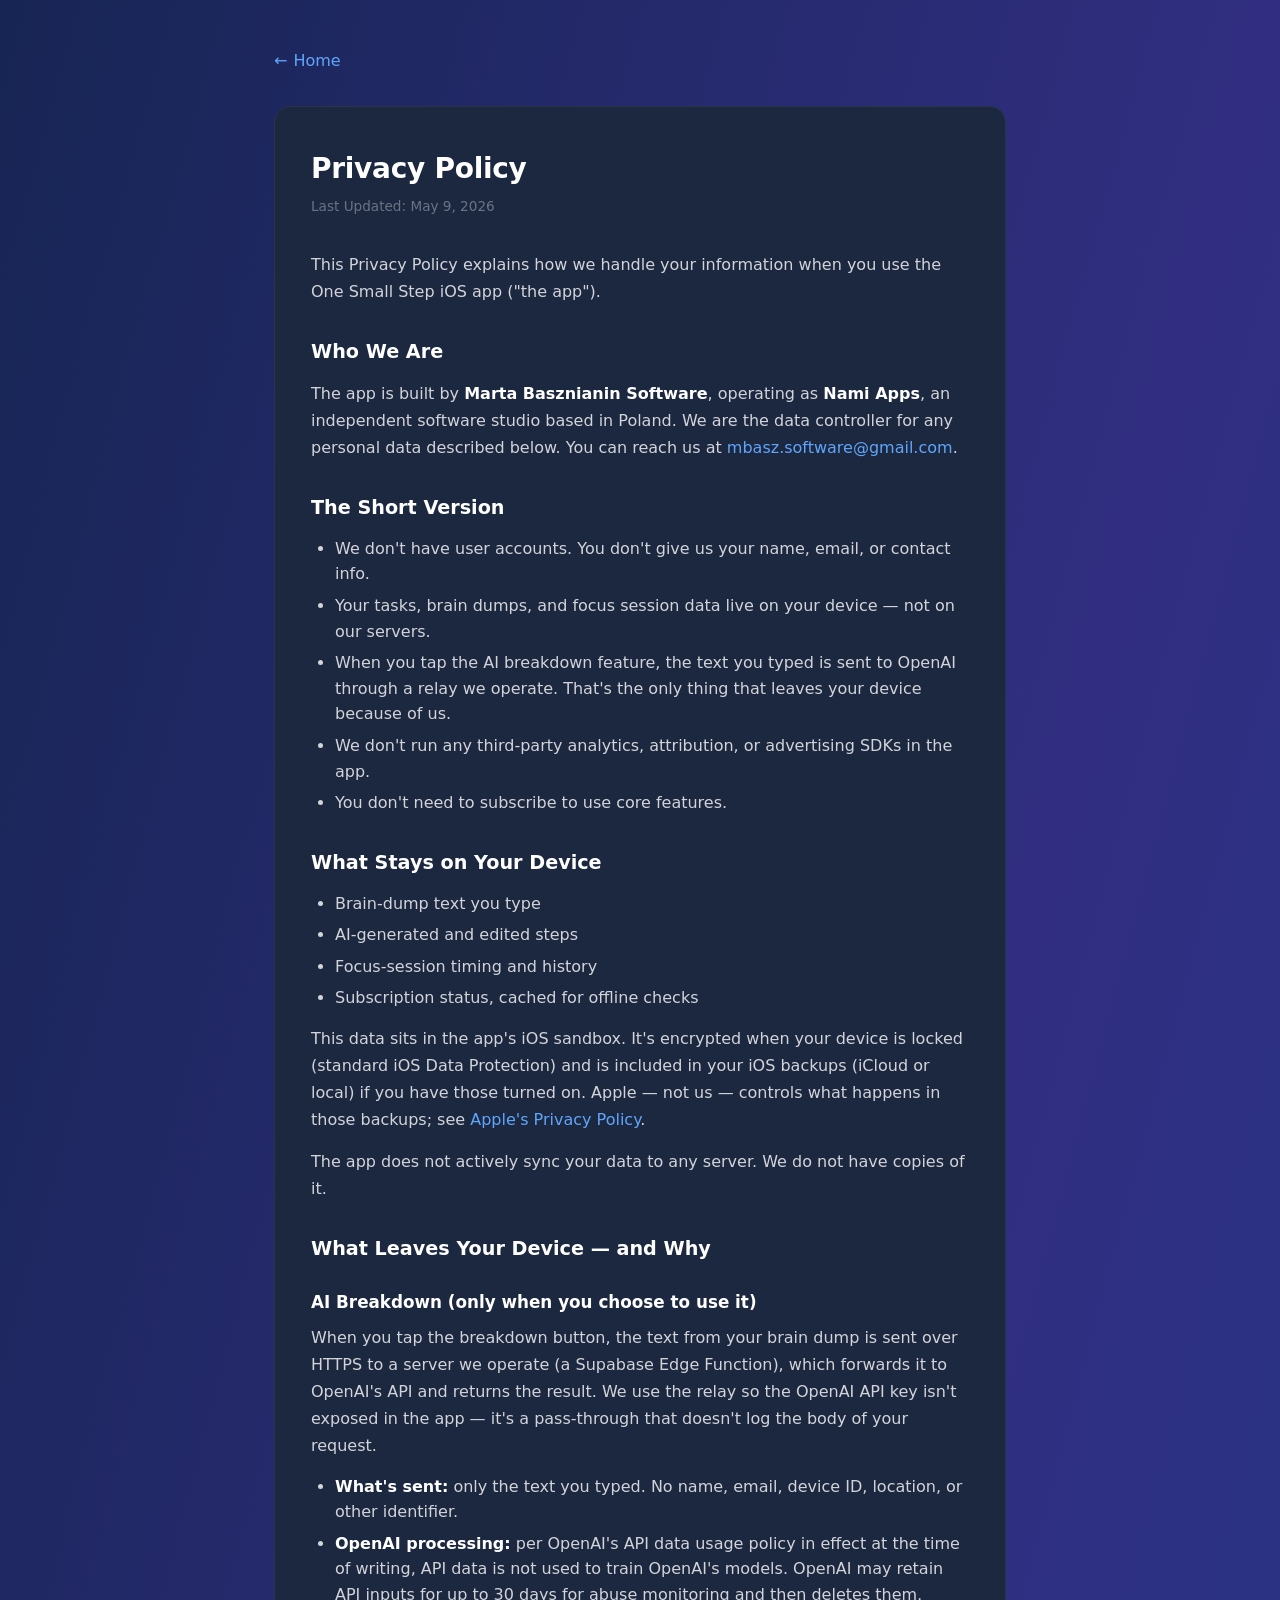
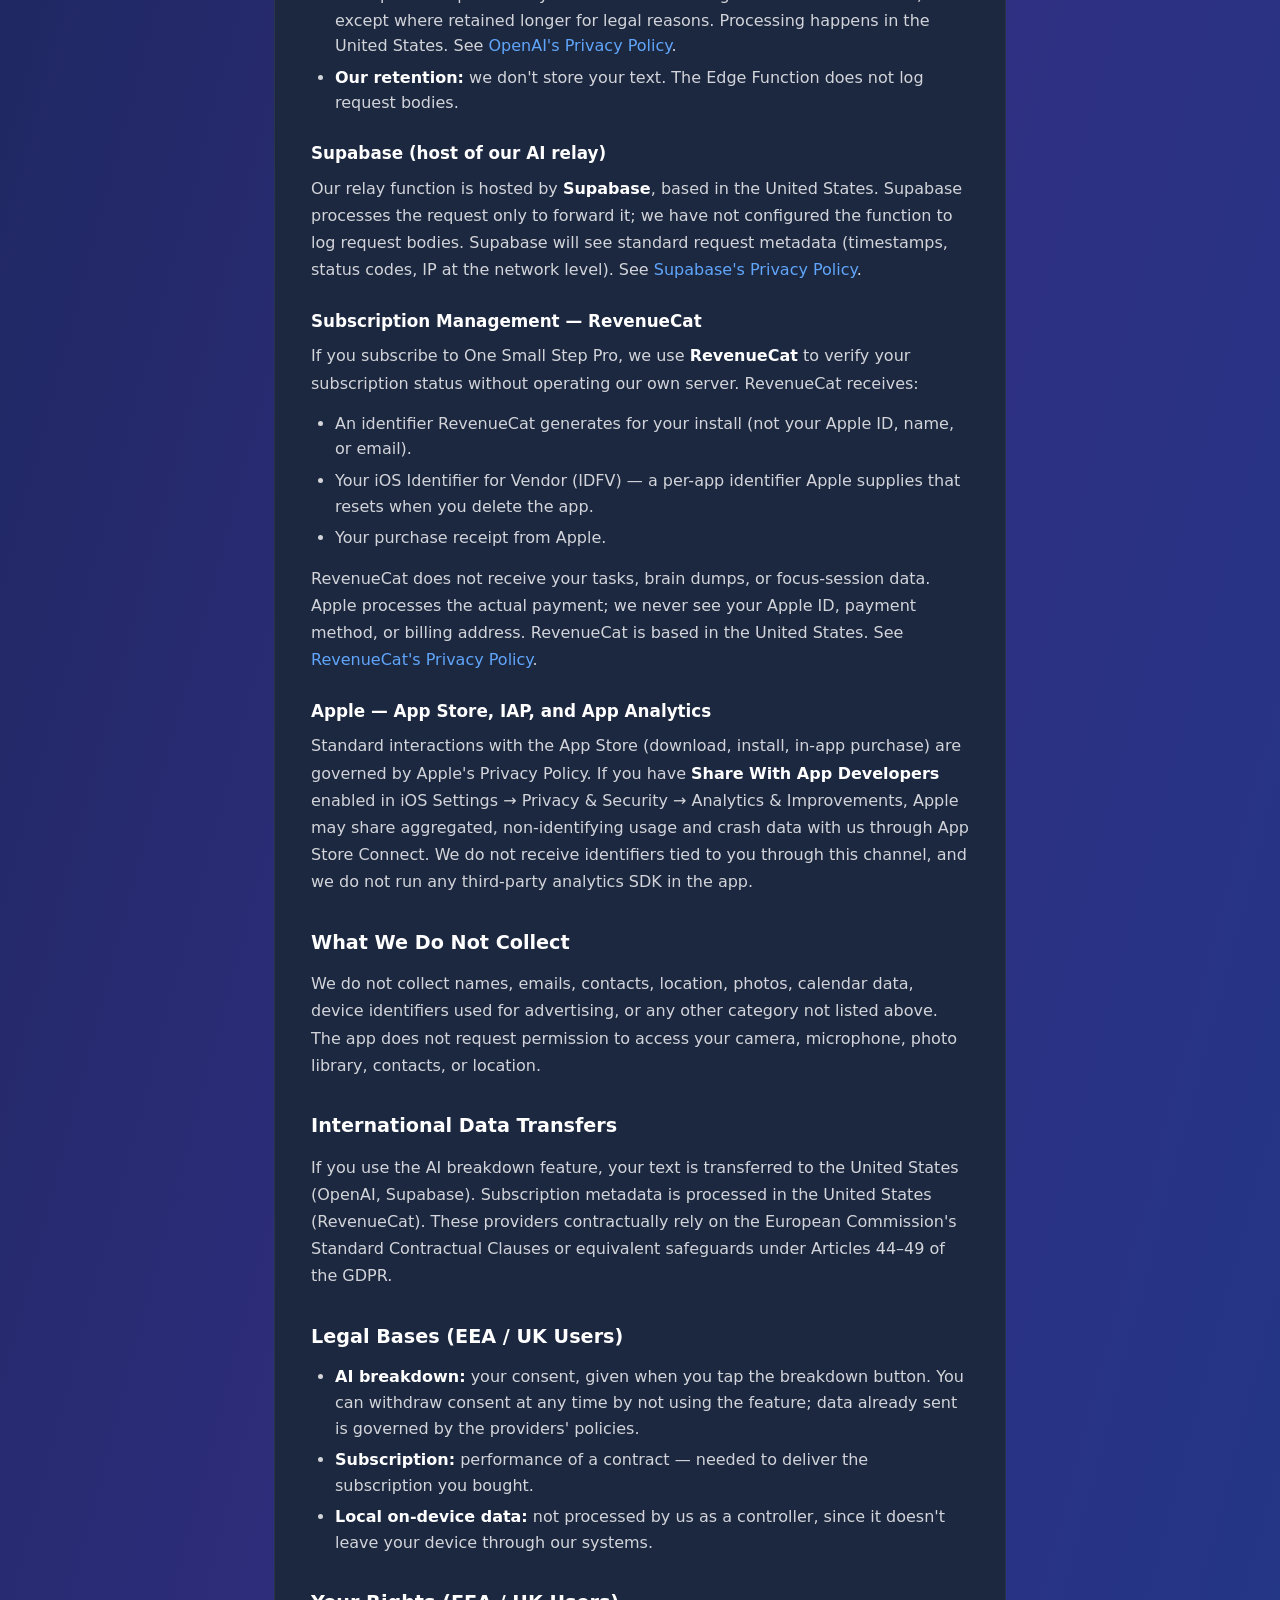
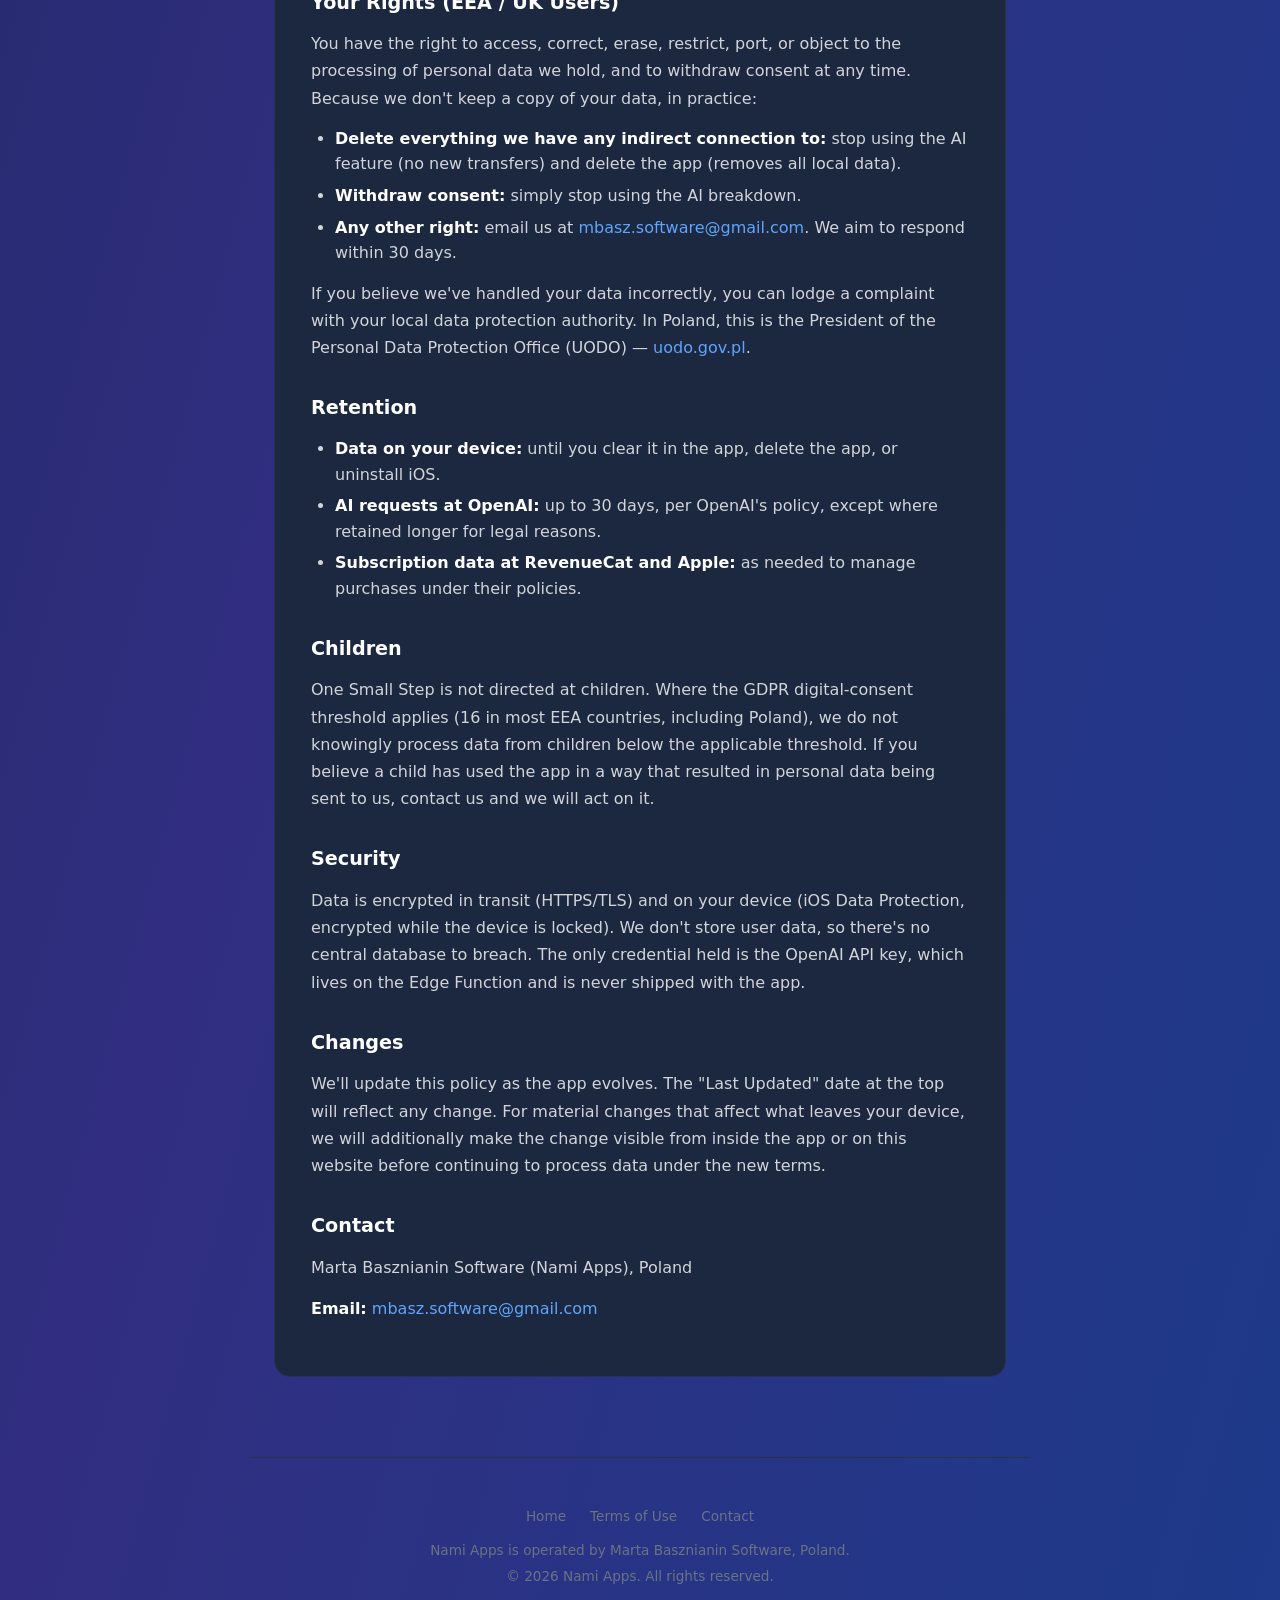
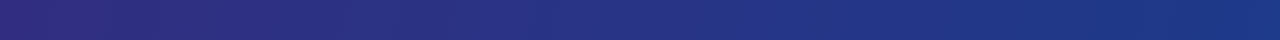
==== commit f82347aa: "Update privacy and terms legal texts" ====
--- a/privacy.html
+++ b/privacy.html
@@ -15,105 +15,97 @@
 
             <div class="card">
                 <h1>Privacy Policy</h1>
-                <p class="last-updated">Last Updated: March 6, 2026</p>
+                <p class="last-updated">Last Updated: May 9, 2026</p>
 
-                <p>One Small Step, provided by Marta Basznianin Software, operating under the brand Nami Apps ("we", "our", or "the app"), is a productivity app that helps you break down goals into actionable steps and stay focused with a built-in timer. This Privacy Policy explains what data we collect, how we use it, and your choices.</p>
+                <p>This Privacy Policy explains how we handle your information when you use the One Small Step iOS app ("the app").</p>
 
-                <h2>Data We Collect</h2>
+                <h2>Who We Are</h2>
+                <p>The app is built by <strong>Marta Basznianin Software</strong>, operating as <strong>Nami Apps</strong>, an independent software studio based in Poland. We are the data controller for any personal data described below. You can reach us at <a href="mailto:mbasz.software@gmail.com">mbasz.software@gmail.com</a>.</p>
 
-                <h3>Information You Provide</h3>
-                <p>When you use One Small Step, you enter task descriptions ("brain dumps") and may edit the steps the app generates. This content is <strong>stored locally on your device</strong> and is not uploaded to our servers for storage.</p>
-
-                <h3>Focus Session Data</h3>
-                <p>The app tracks timing data for your focus sessions — such as time spent on each step, total focused time, and completion status. This data is <strong>stored locally on your device only</strong>.</p>
-
-                <h3>Subscription Information</h3>
-                <p>If you subscribe to One Small Step Pro, your purchase is processed entirely by <strong>Apple's In-App Purchase system</strong>. We do not collect or store your payment information, Apple ID, or billing details. Subscription status is managed through RevenueCat (see Third-Party Services below).</p>
-
-                <h2>Data We Do NOT Collect</h2>
+                <h2>The Short Version</h2>
                 <ul>
-                    <li>Email addresses, names, or account credentials (no account creation required)</li>
-                    <li>Location data</li>
-                    <li>Contacts, photos, calendar, or other device data</li>
-                    <li>Device identifiers for advertising or tracking</li>
-                    <li>Analytics or usage data beyond what is described above</li>
-                </ul>
-                <p>The app does not request access to your camera, microphone, photo library, contacts, location, or any other sensitive device capabilities.</p>
-
-                <h2>Third-Party Services</h2>
-
-                <h3>OpenAI (via Supabase Edge Function)</h3>
-                <p>When you use the AI breakdown feature, your task description is sent through a secure server-side proxy (hosted on Supabase) to OpenAI's API to generate actionable steps. <strong>Only the text you typed is sent</strong> — no personal identifiers, device information, or location data is included.</p>
-                <p>Per OpenAI's API data usage policy, data submitted through the API is not used to train their models. OpenAI may retain API inputs for up to 30 days for abuse and misuse monitoring, after which it is deleted.</p>
-                <p>We do not store your task descriptions on our servers. The Supabase Edge Function acts as a pass-through relay.</p>
-
-                <h3>RevenueCat</h3>
-                <p>We use RevenueCat to manage subscription status. RevenueCat receives:</p>
-                <ul>
-                    <li>An anonymous, randomly generated user identifier (not linked to your Apple ID or personal information)</li>
-                    <li>Purchase receipts provided by Apple</li>
-                    <li>Basic device information (device type, OS version) for subscription validation</li>
-                </ul>
-                <p>RevenueCat does not receive your task content, focus session data, or any personally identifiable information. For more details, see <a href="https://www.revenuecat.com/privacy/" target="_blank" rel="noopener">RevenueCat's Privacy Policy</a>.</p>
-
-                <h3>Apple</h3>
-                <p>Standard App Store and In-App Purchase interactions are governed by <a href="https://www.apple.com/privacy/" target="_blank" rel="noopener">Apple's Privacy Policy</a>.</p>
-
-                <h2>Data Storage and Security</h2>
-                <p>All your task and session data is stored locally on your device in the app's sandboxed storage. This data is protected by iOS file encryption (encrypted when your device is locked) and is included in your standard iOS backups (iCloud or local).</p>
-                <p>We do not operate servers that store your personal data.</p>
-
-                <h2>Data Controller</h2>
-                <p>The data controller for One Small Step is Marta Basznianin Software, operating under the brand Nami Apps, based in Poland. For questions about how your data is processed, contact us at <a href="mailto:mbasz.software@gmail.com">mbasz.software@gmail.com</a>.</p>
-
-                <h2>Legal Basis for Processing (EEA Users)</h2>
-                <ul>
-                    <li><strong>AI breakdown feature:</strong> Consent — you choose to send your task description for AI processing.</li>
-                    <li><strong>Subscription management (RevenueCat):</strong> Performance of a contract — necessary to provide the subscription service you purchased.</li>
-                    <li><strong>Local on-device storage:</strong> Not applicable — data stored locally on your device is not processed by us.</li>
+                    <li>We don't have user accounts. You don't give us your name, email, or contact info.</li>
+                    <li>Your tasks, brain dumps, and focus session data live on your device — not on our servers.</li>
+                    <li>When you tap the AI breakdown feature, the text you typed is sent to OpenAI through a relay we operate. That's the only thing that leaves your device because of us.</li>
+                    <li>We don't run any third-party analytics, attribution, or advertising SDKs in the app.</li>
+                    <li>You don't need to subscribe to use core features.</li>
                 </ul>
 
-                <h2>International Data Transfers</h2>
-                <p>When you use the AI breakdown feature, your task description is transferred to OpenAI in the United States. Subscription data is processed by RevenueCat in the United States. These providers use Standard Contractual Clauses (SCCs) approved by the European Commission to safeguard data transferred outside the European Economic Area.</p>
+                <h2>What Stays on Your Device</h2>
+                <ul>
+                    <li>Brain-dump text you type</li>
+                    <li>AI-generated and edited steps</li>
+                    <li>Focus-session timing and history</li>
+                    <li>Subscription status, cached for offline checks</li>
+                </ul>
+                <p>This data sits in the app's iOS sandbox. It's encrypted when your device is locked (standard iOS Data Protection) and is included in your iOS backups (iCloud or local) if you have those turned on. Apple — not us — controls what happens in those backups; see <a href="https://www.apple.com/legal/privacy/" target="_blank" rel="noopener">Apple's Privacy Policy</a>.</p>
+                <p>The app does not actively sync your data to any server. We do not have copies of it.</p>
 
-                <h2>Your Rights (EEA Users)</h2>
-                <p>Under GDPR, you have the right to:</p>
+                <h2>What Leaves Your Device — and Why</h2>
+
+                <h3>AI Breakdown (only when you choose to use it)</h3>
+                <p>When you tap the breakdown button, the text from your brain dump is sent over HTTPS to a server we operate (a Supabase Edge Function), which forwards it to OpenAI's API and returns the result. We use the relay so the OpenAI API key isn't exposed in the app — it's a pass-through that doesn't log the body of your request.</p>
                 <ul>
-                    <li>Access the personal data we process about you</li>
-                    <li>Rectify inaccurate data</li>
-                    <li>Erase your data ("right to be forgotten")</li>
-                    <li>Restrict processing</li>
-                    <li>Data portability</li>
-                    <li>Object to processing</li>
-                    <li>Withdraw consent at any time (for consent-based processing)</li>
-                </ul>
-                <p>Since we do not store personal data on our servers (task data is local, AI requests are not retained by us, and RevenueCat uses anonymous identifiers), most of these rights are inherently satisfied. To exercise any right, contact us at <a href="mailto:mbasz.software@gmail.com">mbasz.software@gmail.com</a>.</p>
-
-                <h2>Supervisory Authority</h2>
-                <p>If you are in the European Economic Area and believe we have not adequately addressed your data protection concerns, you have the right to lodge a complaint with your local supervisory authority. In Poland, this is the President of the Personal Data Protection Office (UODO) — <a href="https://uodo.gov.pl" target="_blank" rel="noopener">uodo.gov.pl</a>.</p>
-
-                <h2>Data Retention</h2>
-                <ul>
-                    <li><strong>Local data:</strong> Persists on your device until you start a new session, clear it within the app, or delete the app. Uninstalling One Small Step permanently removes all local data.</li>
-                    <li><strong>OpenAI:</strong> Task descriptions sent for AI processing are retained by OpenAI for up to 30 days for abuse monitoring, then deleted.</li>
-                    <li><strong>RevenueCat:</strong> Anonymous subscription data is retained as required by Apple for purchase history management.</li>
+                    <li><strong>What's sent:</strong> only the text you typed. No name, email, device ID, location, or other identifier.</li>
+                    <li><strong>OpenAI processing:</strong> per OpenAI's API data usage policy in effect at the time of writing, API data is not used to train OpenAI's models. OpenAI may retain API inputs for up to 30 days for abuse monitoring and then deletes them, except where retained longer for legal reasons. Processing happens in the United States. See <a href="https://openai.com/policies/privacy-policy" target="_blank" rel="noopener">OpenAI's Privacy Policy</a>.</li>
+                    <li><strong>Our retention:</strong> we don't store your text. The Edge Function does not log request bodies.</li>
                 </ul>
 
-                <h2>Your Choices</h2>
+                <h3>Supabase (host of our AI relay)</h3>
+                <p>Our relay function is hosted by <strong>Supabase</strong>, based in the United States. Supabase processes the request only to forward it; we have not configured the function to log request bodies. Supabase will see standard request metadata (timestamps, status codes, IP at the network level). See <a href="https://supabase.com/privacy" target="_blank" rel="noopener">Supabase's Privacy Policy</a>.</p>
+
+                <h3>Subscription Management — RevenueCat</h3>
+                <p>If you subscribe to One Small Step Pro, we use <strong>RevenueCat</strong> to verify your subscription status without operating our own server. RevenueCat receives:</p>
                 <ul>
-                    <li><strong>Delete your data:</strong> Uninstall the app to permanently remove all locally stored data.</li>
-                    <li><strong>Avoid AI processing:</strong> You are not required to use the AI breakdown feature. If you do not generate a breakdown, no data is sent to external services.</li>
-                    <li><strong>Manage subscriptions:</strong> You can manage or cancel your subscription through your Apple ID settings (Settings &gt; Apple ID &gt; Subscriptions).</li>
+                    <li>An identifier RevenueCat generates for your install (not your Apple ID, name, or email).</li>
+                    <li>Your iOS Identifier for Vendor (IDFV) — a per-app identifier Apple supplies that resets when you delete the app.</li>
+                    <li>Your purchase receipt from Apple.</li>
+                </ul>
+                <p>RevenueCat does not receive your tasks, brain dumps, or focus-session data. Apple processes the actual payment; we never see your Apple ID, payment method, or billing address. RevenueCat is based in the United States. See <a href="https://www.revenuecat.com/privacy/" target="_blank" rel="noopener">RevenueCat's Privacy Policy</a>.</p>
+
+                <h3>Apple — App Store, IAP, and App Analytics</h3>
+                <p>Standard interactions with the App Store (download, install, in-app purchase) are governed by Apple's Privacy Policy. If you have <strong>Share With App Developers</strong> enabled in iOS Settings → Privacy &amp; Security → Analytics &amp; Improvements, Apple may share aggregated, non-identifying usage and crash data with us through App Store Connect. We do not receive identifiers tied to you through this channel, and we do not run any third-party analytics SDK in the app.</p>
+
+                <h2>What We Do Not Collect</h2>
+                <p>We do not collect names, emails, contacts, location, photos, calendar data, device identifiers used for advertising, or any other category not listed above. The app does not request permission to access your camera, microphone, photo library, contacts, or location.</p>
+
+                <h2>International Data Transfers</h2>
+                <p>If you use the AI breakdown feature, your text is transferred to the United States (OpenAI, Supabase). Subscription metadata is processed in the United States (RevenueCat). These providers contractually rely on the European Commission's Standard Contractual Clauses or equivalent safeguards under Articles 44–49 of the GDPR.</p>
+
+                <h2>Legal Bases (EEA / UK Users)</h2>
+                <ul>
+                    <li><strong>AI breakdown:</strong> your consent, given when you tap the breakdown button. You can withdraw consent at any time by not using the feature; data already sent is governed by the providers' policies.</li>
+                    <li><strong>Subscription:</strong> performance of a contract — needed to deliver the subscription you bought.</li>
+                    <li><strong>Local on-device data:</strong> not processed by us as a controller, since it doesn't leave your device through our systems.</li>
                 </ul>
 
-                <h2>Children's Privacy</h2>
-                <p>One Small Step is not directed at children under 13 and we do not knowingly collect information from children under 13. If you believe a child has provided data through the app, please contact us.</p>
+                <h2>Your Rights (EEA / UK Users)</h2>
+                <p>You have the right to access, correct, erase, restrict, port, or object to the processing of personal data we hold, and to withdraw consent at any time. Because we don't keep a copy of your data, in practice:</p>
+                <ul>
+                    <li><strong>Delete everything we have any indirect connection to:</strong> stop using the AI feature (no new transfers) and delete the app (removes all local data).</li>
+                    <li><strong>Withdraw consent:</strong> simply stop using the AI breakdown.</li>
+                    <li><strong>Any other right:</strong> email us at <a href="mailto:mbasz.software@gmail.com">mbasz.software@gmail.com</a>. We aim to respond within 30 days.</li>
+                </ul>
+                <p>If you believe we've handled your data incorrectly, you can lodge a complaint with your local data protection authority. In Poland, this is the President of the Personal Data Protection Office (UODO) — <a href="https://uodo.gov.pl" target="_blank" rel="noopener">uodo.gov.pl</a>.</p>
 
-                <h2>Changes to This Policy</h2>
-                <p>We may update this Privacy Policy from time to time. We will notify you of any material changes by updating the "Last Updated" date at the top of this page. Your continued use of the app after changes are posted constitutes acceptance of the updated policy.</p>
+                <h2>Retention</h2>
+                <ul>
+                    <li><strong>Data on your device:</strong> until you clear it in the app, delete the app, or uninstall iOS.</li>
+                    <li><strong>AI requests at OpenAI:</strong> up to 30 days, per OpenAI's policy, except where retained longer for legal reasons.</li>
+                    <li><strong>Subscription data at RevenueCat and Apple:</strong> as needed to manage purchases under their policies.</li>
+                </ul>
 
-                <h2>Contact Us</h2>
-                <p>If you have questions about this Privacy Policy, please contact us at:</p>
+                <h2>Children</h2>
+                <p>One Small Step is not directed at children. Where the GDPR digital-consent threshold applies (16 in most EEA countries, including Poland), we do not knowingly process data from children below the applicable threshold. If you believe a child has used the app in a way that resulted in personal data being sent to us, contact us and we will act on it.</p>
+
+                <h2>Security</h2>
+                <p>Data is encrypted in transit (HTTPS/TLS) and on your device (iOS Data Protection, encrypted while the device is locked). We don't store user data, so there's no central database to breach. The only credential held is the OpenAI API key, which lives on the Edge Function and is never shipped with the app.</p>
+
+                <h2>Changes</h2>
+                <p>We'll update this policy as the app evolves. The "Last Updated" date at the top will reflect any change. For material changes that affect what leaves your device, we will additionally make the change visible from inside the app or on this website before continuing to process data under the new terms.</p>
+
+                <h2>Contact</h2>
+                <p>Marta Basznianin Software (Nami Apps), Poland</p>
                 <p><strong>Email:</strong> <a href="mailto:mbasz.software@gmail.com">mbasz.software@gmail.com</a></p>
 
             </div>
--- a/styles.css
+++ b/styles.css
@@ -224,7 +224,7 @@
     text-align: center;
     max-width: var(--max-width);
     margin: 0 auto;
-    padding: 0 24px 64px;
+    padding: 0 24px 32px;
     font-size: 0.9rem;
     color: var(--text-faint);
 }
@@ -264,7 +264,7 @@
     display: inline-flex;
     align-items: center;
     gap: 6px;
-    font-size: 0.9rem;
+    font-size: 1rem;
     color: var(--brand-blue);
     margin-bottom: 32px;
 }
@@ -348,6 +348,13 @@
     padding: 48px 24px;
     font-size: 0.85rem;
     color: var(--text-faint);
+    border-top: 1px solid var(--border-card);
+    max-width: var(--max-width);
+    margin: 0 auto;
+}
+
+.footer p {
+    margin-bottom: 4px;
 }
 
 .footer-links {
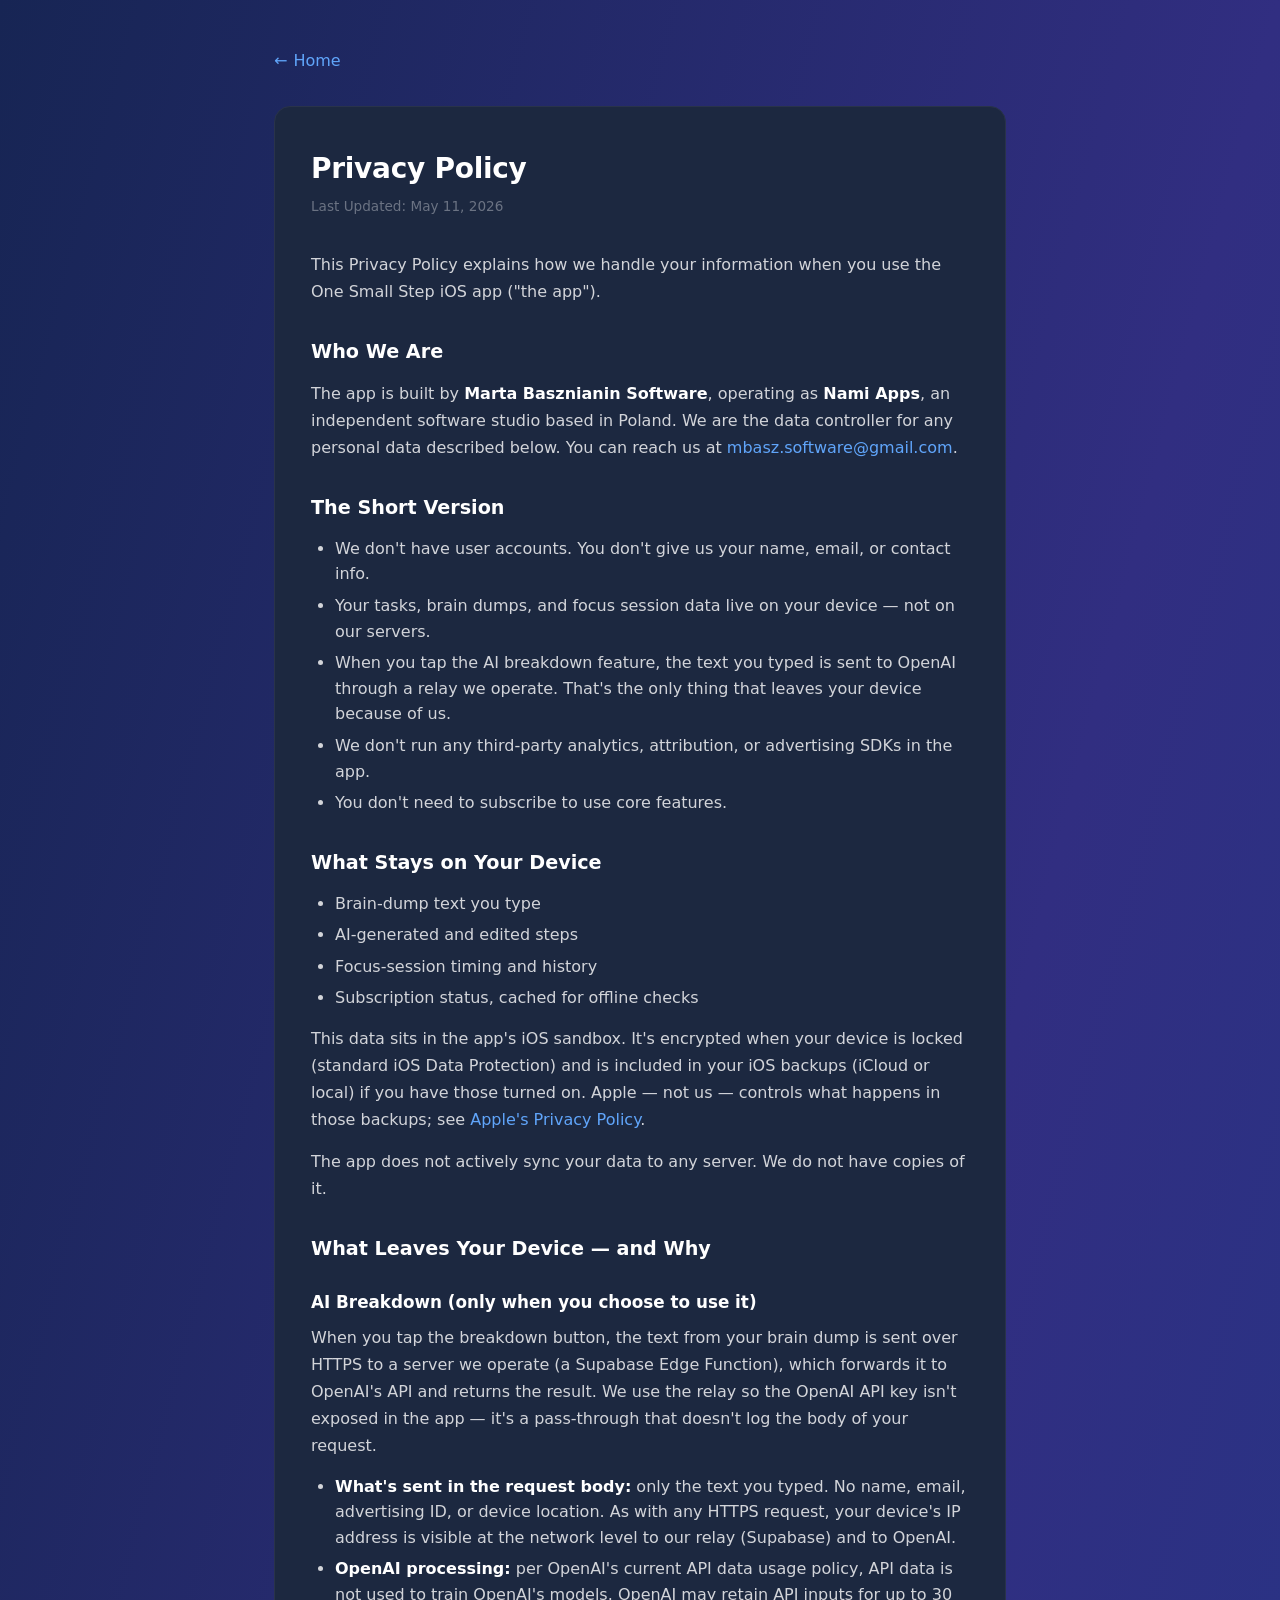
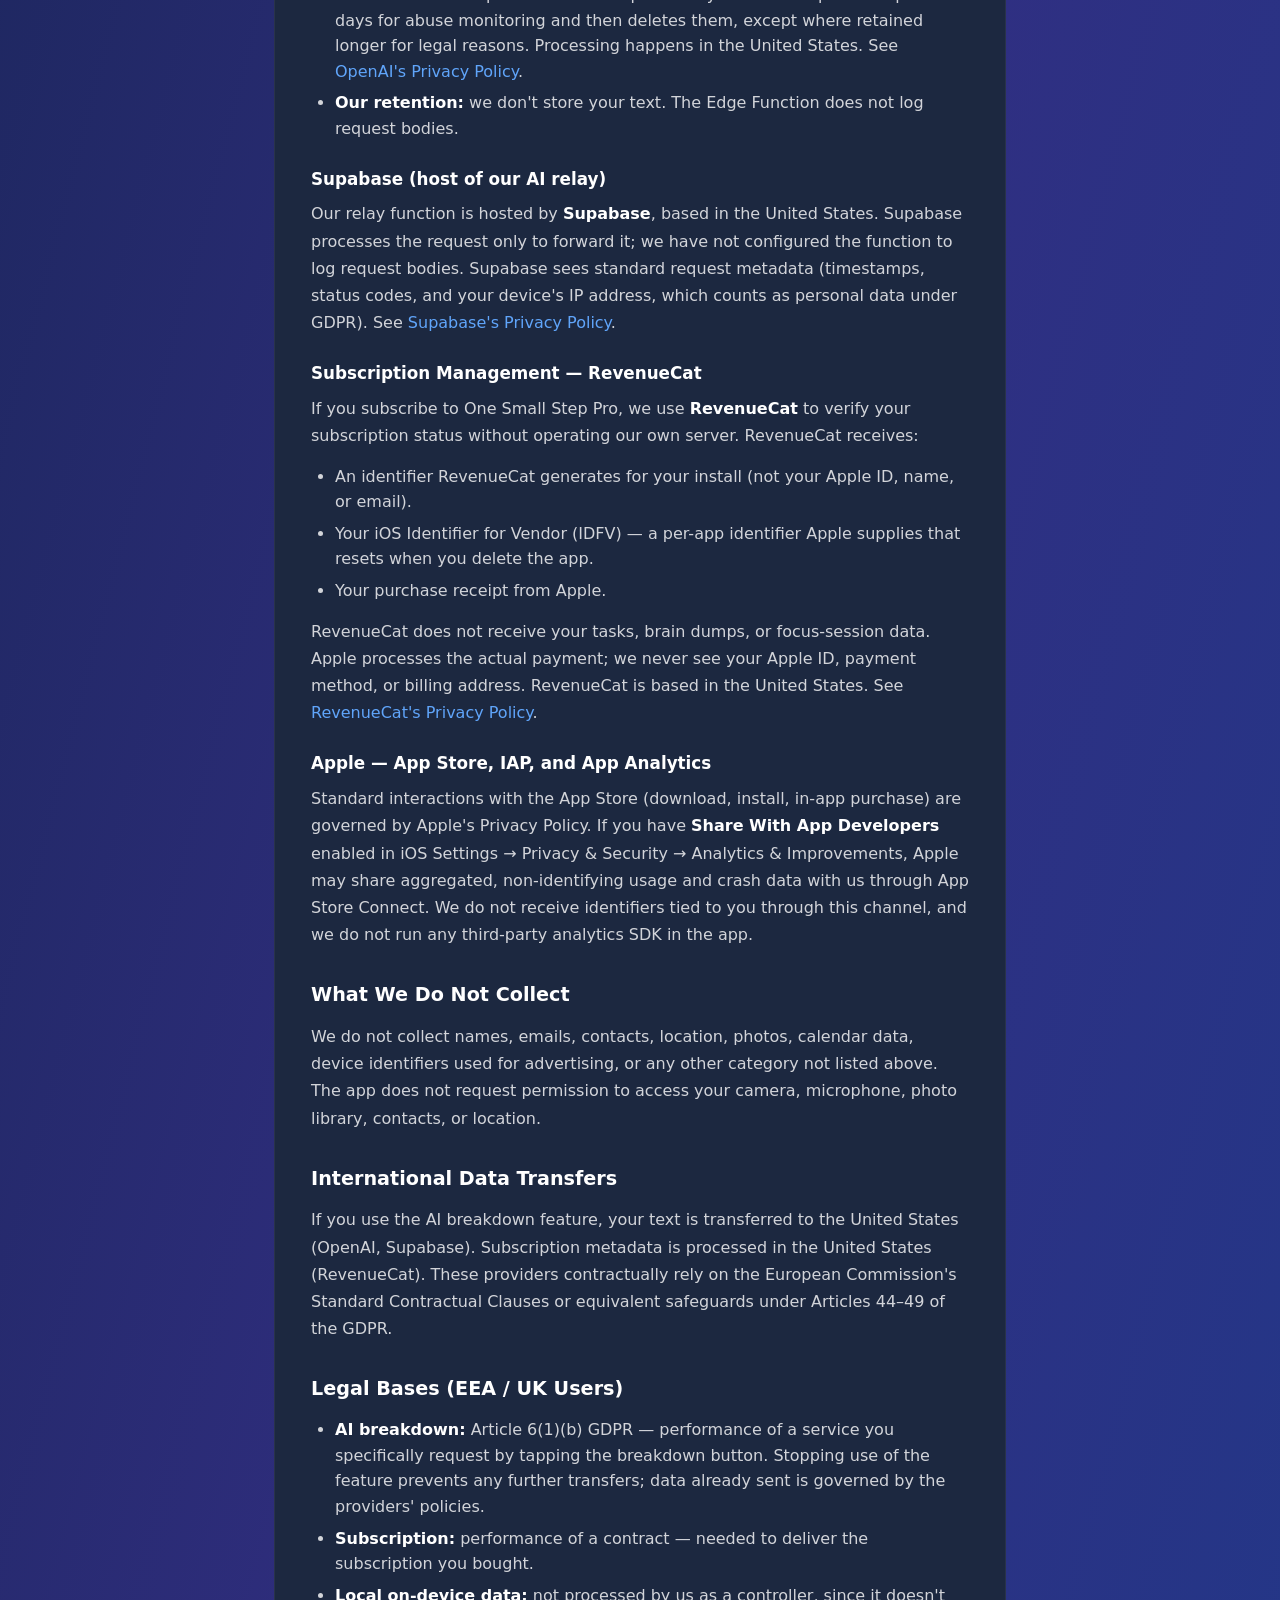
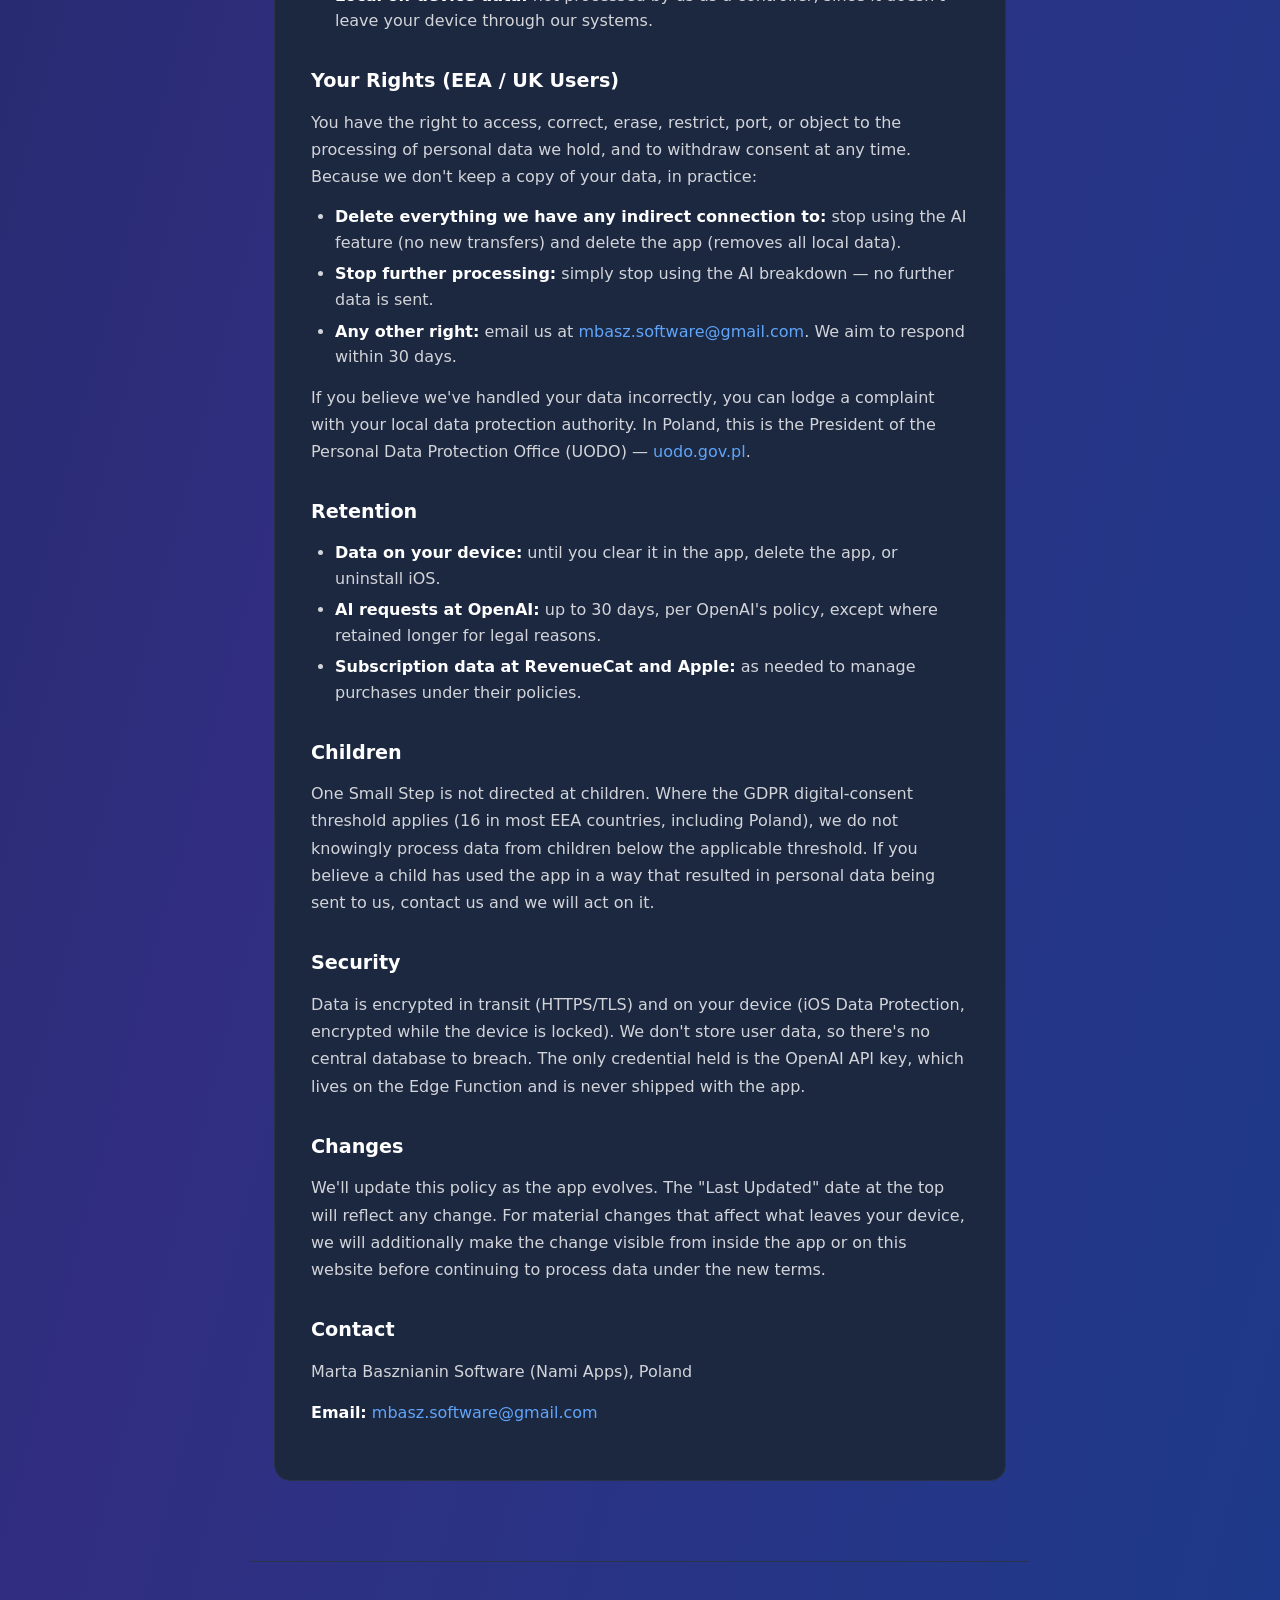
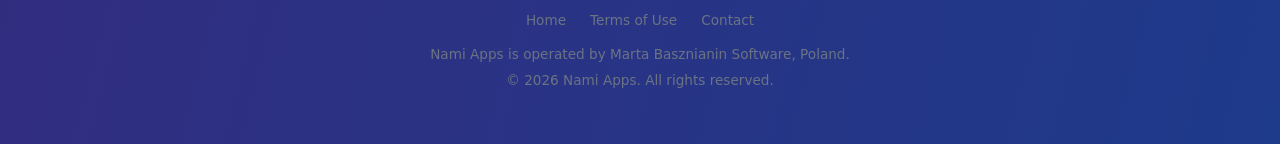
==== commit 5841d96e: "Further privacy updates" ====
--- a/privacy.html
+++ b/privacy.html
@@ -15,7 +15,7 @@
 
             <div class="card">
                 <h1>Privacy Policy</h1>
-                <p class="last-updated">Last Updated: May 9, 2026</p>
+                <p class="last-updated">Last Updated: May 11, 2026</p>
 
                 <p>This Privacy Policy explains how we handle your information when you use the One Small Step iOS app ("the app").</p>
 
@@ -46,13 +46,13 @@
                 <h3>AI Breakdown (only when you choose to use it)</h3>
                 <p>When you tap the breakdown button, the text from your brain dump is sent over HTTPS to a server we operate (a Supabase Edge Function), which forwards it to OpenAI's API and returns the result. We use the relay so the OpenAI API key isn't exposed in the app — it's a pass-through that doesn't log the body of your request.</p>
                 <ul>
-                    <li><strong>What's sent:</strong> only the text you typed. No name, email, device ID, location, or other identifier.</li>
-                    <li><strong>OpenAI processing:</strong> per OpenAI's API data usage policy in effect at the time of writing, API data is not used to train OpenAI's models. OpenAI may retain API inputs for up to 30 days for abuse monitoring and then deletes them, except where retained longer for legal reasons. Processing happens in the United States. See <a href="https://openai.com/policies/privacy-policy" target="_blank" rel="noopener">OpenAI's Privacy Policy</a>.</li>
+                    <li><strong>What's sent in the request body:</strong> only the text you typed. No name, email, advertising ID, or device location. As with any HTTPS request, your device's IP address is visible at the network level to our relay (Supabase) and to OpenAI.</li>
+                    <li><strong>OpenAI processing:</strong> per OpenAI's current API data usage policy, API data is not used to train OpenAI's models. OpenAI may retain API inputs for up to 30 days for abuse monitoring and then deletes them, except where retained longer for legal reasons. Processing happens in the United States. See <a href="https://openai.com/policies/privacy-policy" target="_blank" rel="noopener">OpenAI's Privacy Policy</a>.</li>
                     <li><strong>Our retention:</strong> we don't store your text. The Edge Function does not log request bodies.</li>
                 </ul>
 
                 <h3>Supabase (host of our AI relay)</h3>
-                <p>Our relay function is hosted by <strong>Supabase</strong>, based in the United States. Supabase processes the request only to forward it; we have not configured the function to log request bodies. Supabase will see standard request metadata (timestamps, status codes, IP at the network level). See <a href="https://supabase.com/privacy" target="_blank" rel="noopener">Supabase's Privacy Policy</a>.</p>
+                <p>Our relay function is hosted by <strong>Supabase</strong>, based in the United States. Supabase processes the request only to forward it; we have not configured the function to log request bodies. Supabase sees standard request metadata (timestamps, status codes, and your device's IP address, which counts as personal data under GDPR). See <a href="https://supabase.com/privacy" target="_blank" rel="noopener">Supabase's Privacy Policy</a>.</p>
 
                 <h3>Subscription Management — RevenueCat</h3>
                 <p>If you subscribe to One Small Step Pro, we use <strong>RevenueCat</strong> to verify your subscription status without operating our own server. RevenueCat receives:</p>
@@ -74,7 +74,7 @@
 
                 <h2>Legal Bases (EEA / UK Users)</h2>
                 <ul>
-                    <li><strong>AI breakdown:</strong> your consent, given when you tap the breakdown button. You can withdraw consent at any time by not using the feature; data already sent is governed by the providers' policies.</li>
+                    <li><strong>AI breakdown:</strong> Article 6(1)(b) GDPR — performance of a service you specifically request by tapping the breakdown button. Stopping use of the feature prevents any further transfers; data already sent is governed by the providers' policies.</li>
                     <li><strong>Subscription:</strong> performance of a contract — needed to deliver the subscription you bought.</li>
                     <li><strong>Local on-device data:</strong> not processed by us as a controller, since it doesn't leave your device through our systems.</li>
                 </ul>
@@ -83,7 +83,7 @@
                 <p>You have the right to access, correct, erase, restrict, port, or object to the processing of personal data we hold, and to withdraw consent at any time. Because we don't keep a copy of your data, in practice:</p>
                 <ul>
                     <li><strong>Delete everything we have any indirect connection to:</strong> stop using the AI feature (no new transfers) and delete the app (removes all local data).</li>
-                    <li><strong>Withdraw consent:</strong> simply stop using the AI breakdown.</li>
+                    <li><strong>Stop further processing:</strong> simply stop using the AI breakdown — no further data is sent.</li>
                     <li><strong>Any other right:</strong> email us at <a href="mailto:mbasz.software@gmail.com">mbasz.software@gmail.com</a>. We aim to respond within 30 days.</li>
                 </ul>
                 <p>If you believe we've handled your data incorrectly, you can lodge a complaint with your local data protection authority. In Poland, this is the President of the Personal Data Protection Office (UODO) — <a href="https://uodo.gov.pl" target="_blank" rel="noopener">uodo.gov.pl</a>.</p>
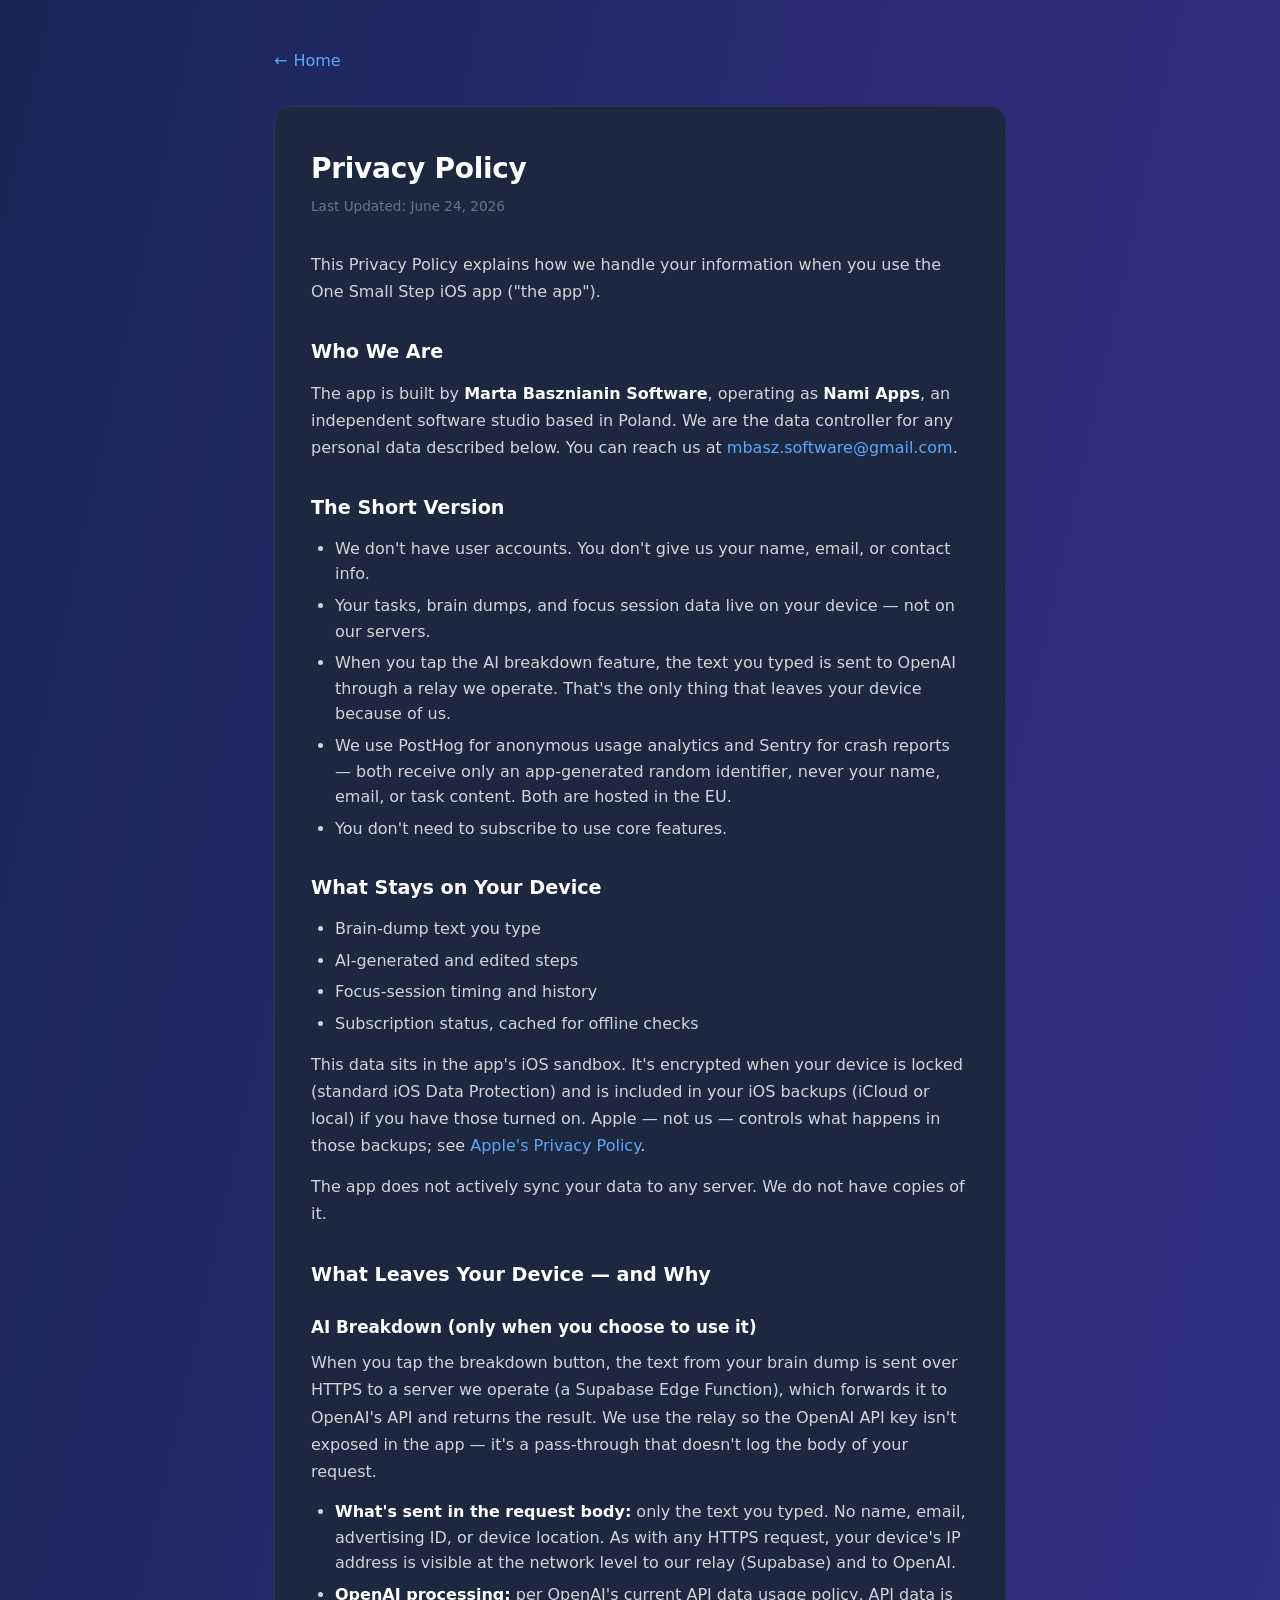
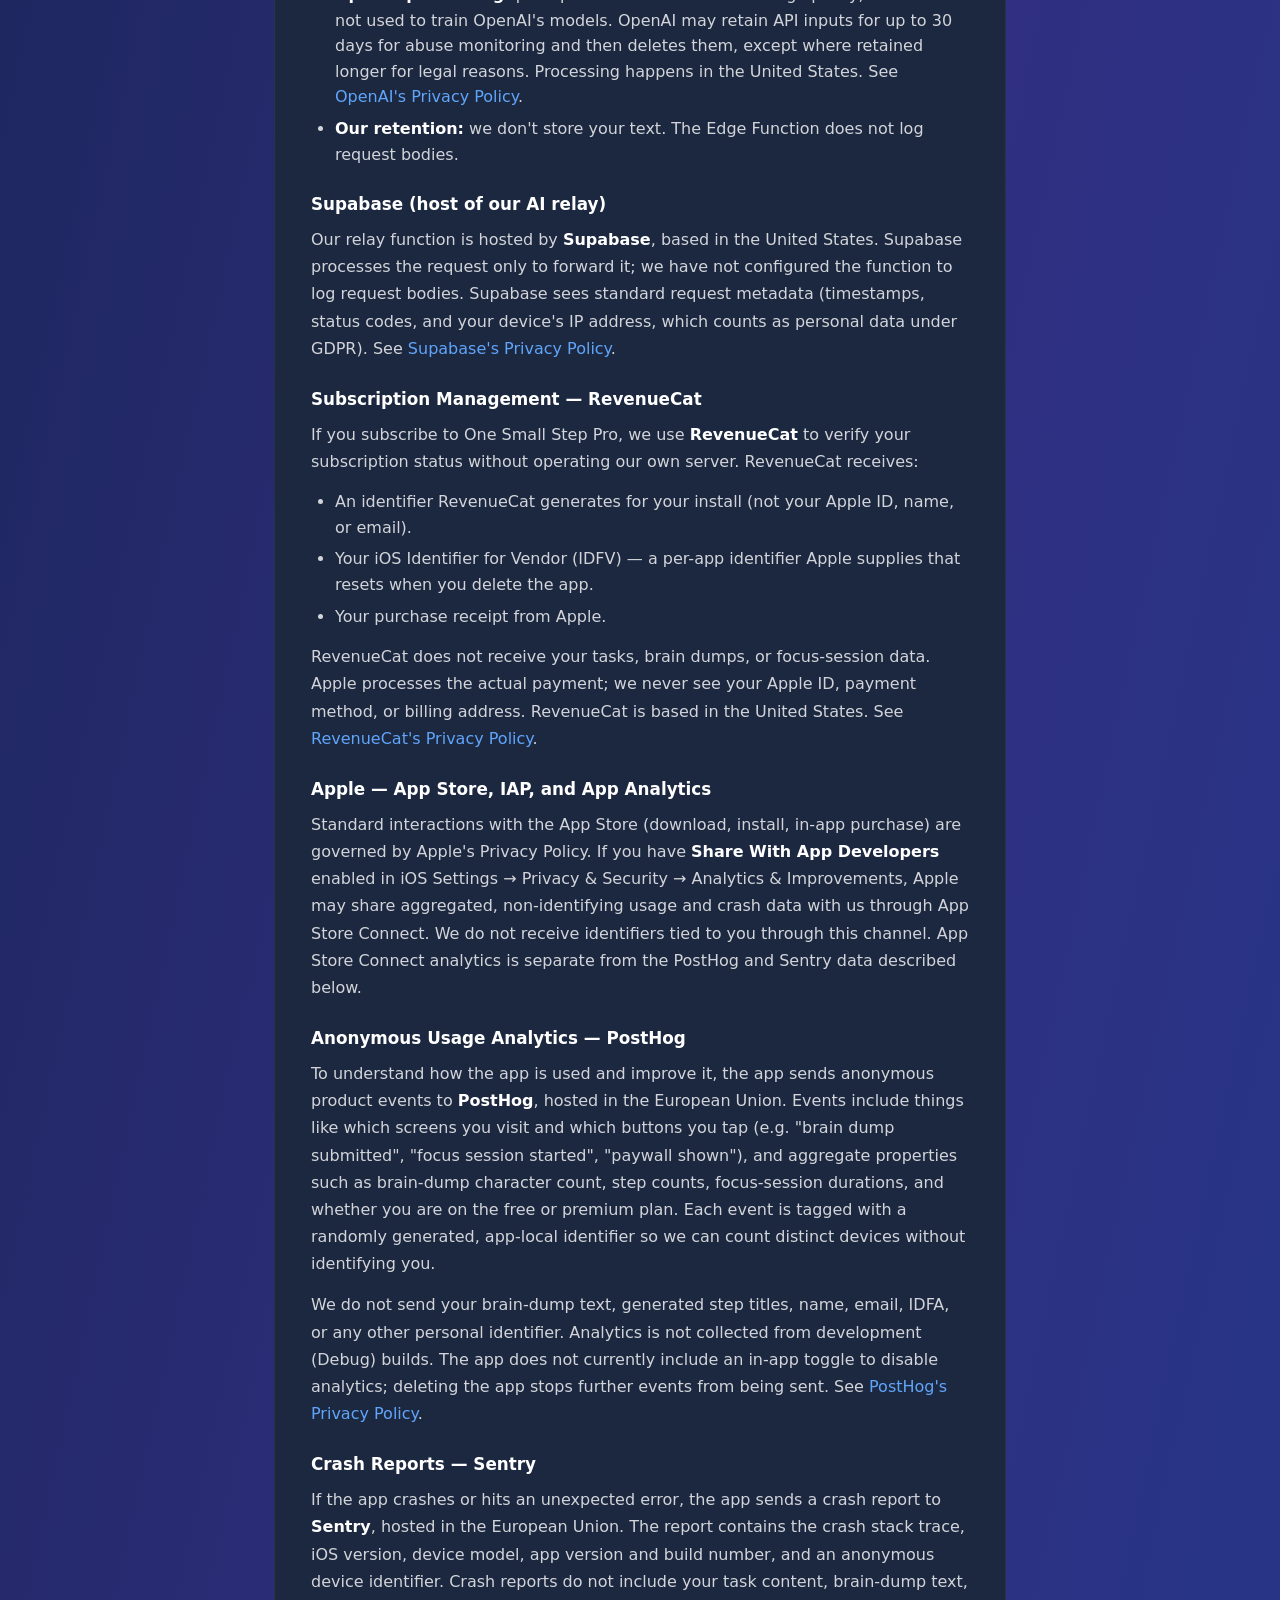
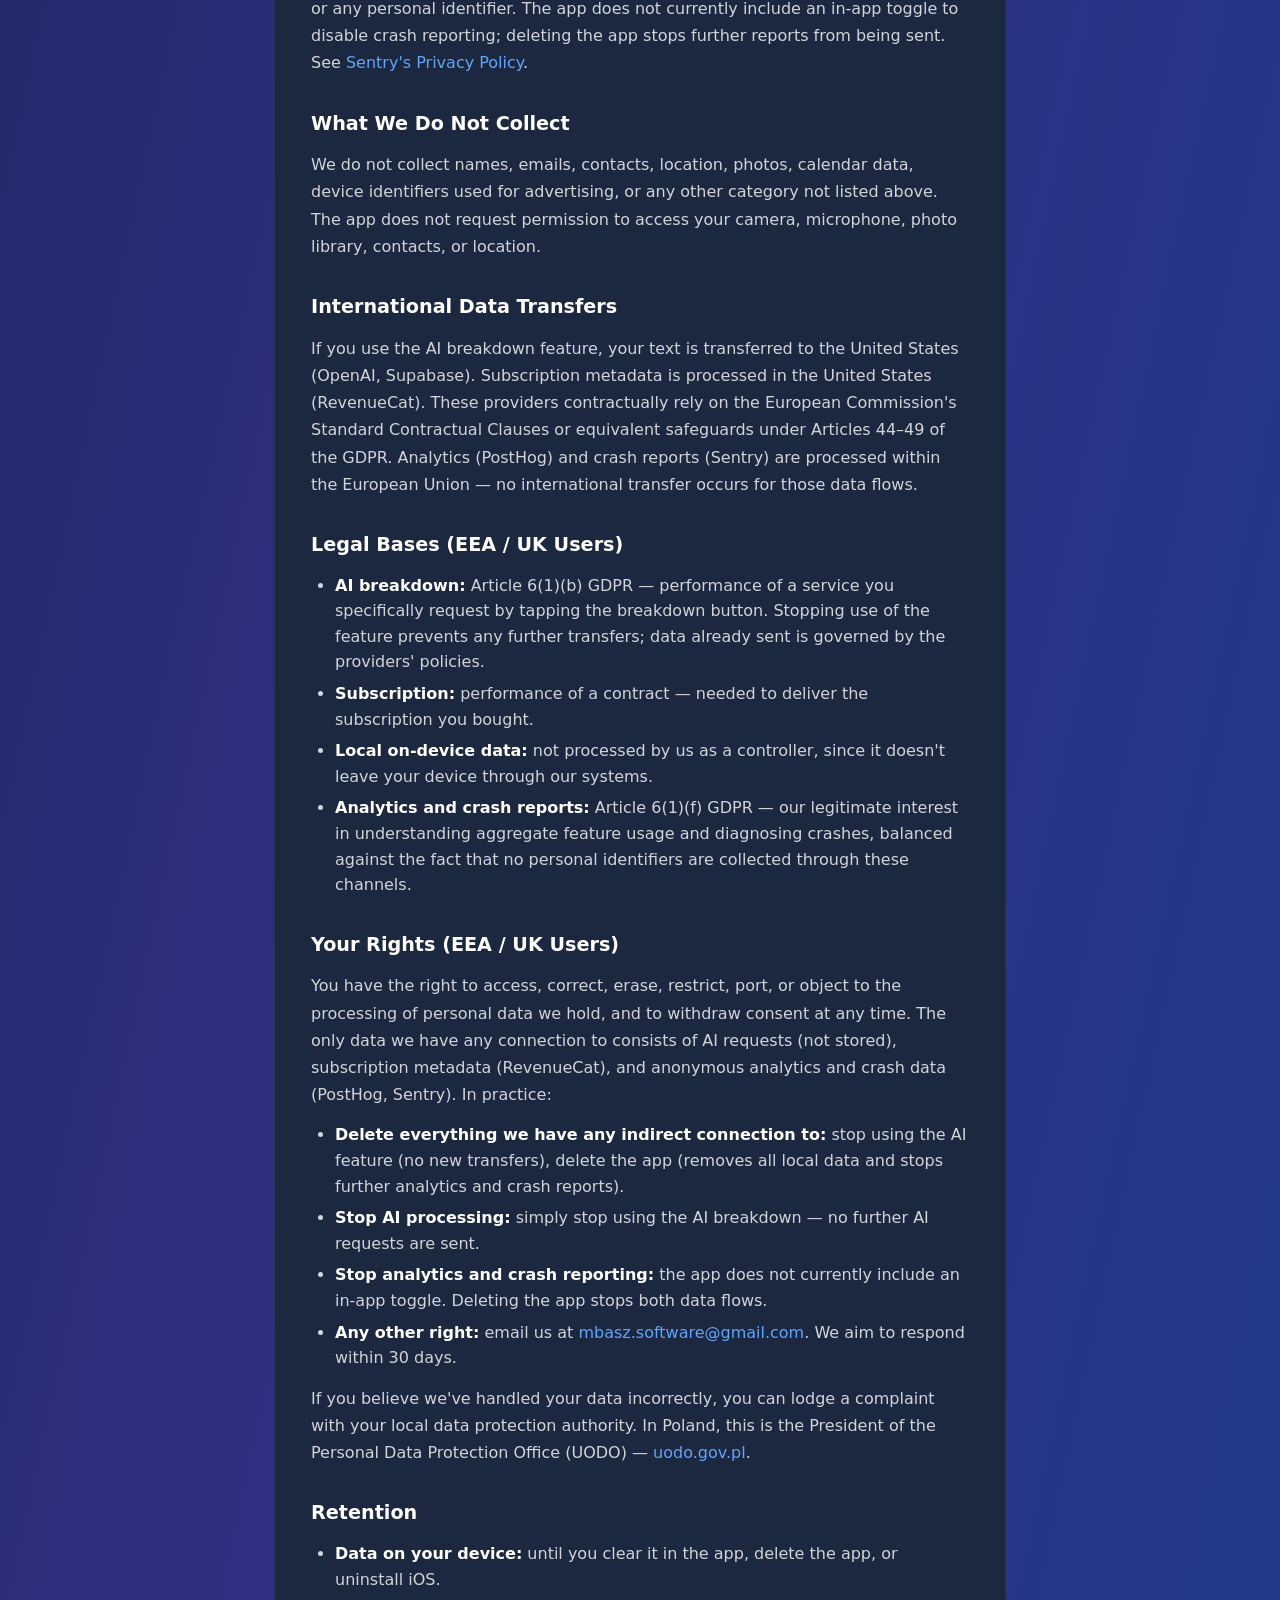
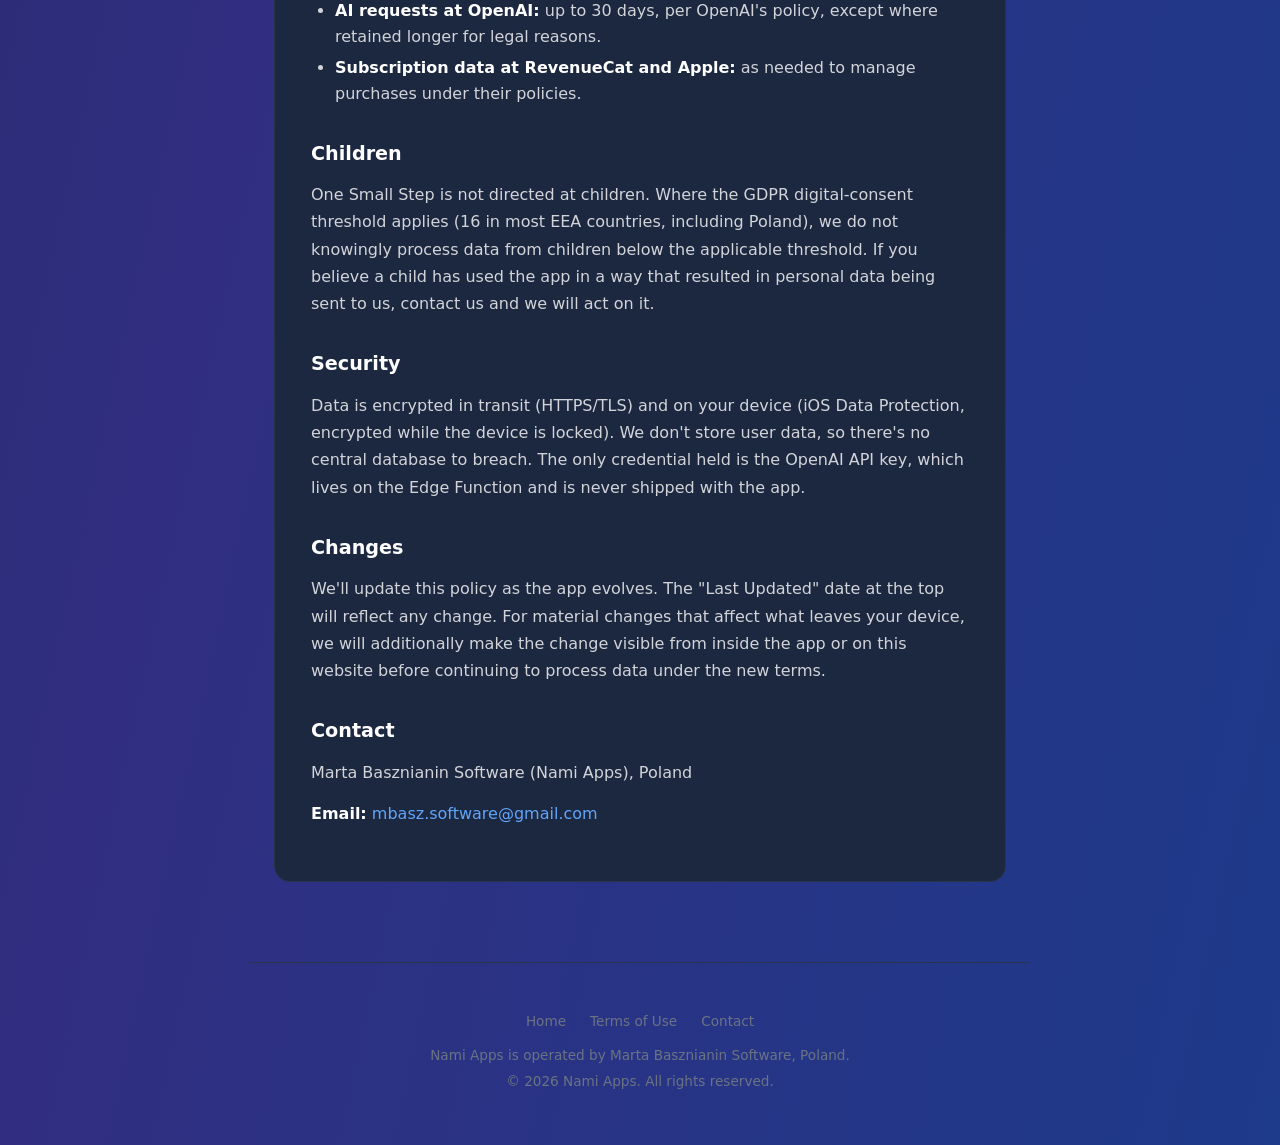
==== commit 3ee03a5b: "Disclose PostHog and Sentry in privacy policy, add them to terms third-party list Co-Authored-By: Cl" ====
--- a/privacy.html
+++ b/privacy.html
@@ -15,7 +15,7 @@
 
             <div class="card">
                 <h1>Privacy Policy</h1>
-                <p class="last-updated">Last Updated: May 11, 2026</p>
+                <p class="last-updated">Last Updated: June 24, 2026</p>
 
                 <p>This Privacy Policy explains how we handle your information when you use the One Small Step iOS app ("the app").</p>
 
@@ -27,7 +27,7 @@
                     <li>We don't have user accounts. You don't give us your name, email, or contact info.</li>
                     <li>Your tasks, brain dumps, and focus session data live on your device — not on our servers.</li>
                     <li>When you tap the AI breakdown feature, the text you typed is sent to OpenAI through a relay we operate. That's the only thing that leaves your device because of us.</li>
-                    <li>We don't run any third-party analytics, attribution, or advertising SDKs in the app.</li>
+                    <li>We use PostHog for anonymous usage analytics and Sentry for crash reports — both receive only an app-generated random identifier, never your name, email, or task content. Both are hosted in the EU.</li>
                     <li>You don't need to subscribe to use core features.</li>
                 </ul>
 
@@ -64,26 +64,35 @@
                 <p>RevenueCat does not receive your tasks, brain dumps, or focus-session data. Apple processes the actual payment; we never see your Apple ID, payment method, or billing address. RevenueCat is based in the United States. See <a href="https://www.revenuecat.com/privacy/" target="_blank" rel="noopener">RevenueCat's Privacy Policy</a>.</p>
 
                 <h3>Apple — App Store, IAP, and App Analytics</h3>
-                <p>Standard interactions with the App Store (download, install, in-app purchase) are governed by Apple's Privacy Policy. If you have <strong>Share With App Developers</strong> enabled in iOS Settings → Privacy &amp; Security → Analytics &amp; Improvements, Apple may share aggregated, non-identifying usage and crash data with us through App Store Connect. We do not receive identifiers tied to you through this channel, and we do not run any third-party analytics SDK in the app.</p>
+                <p>Standard interactions with the App Store (download, install, in-app purchase) are governed by Apple's Privacy Policy. If you have <strong>Share With App Developers</strong> enabled in iOS Settings → Privacy &amp; Security → Analytics &amp; Improvements, Apple may share aggregated, non-identifying usage and crash data with us through App Store Connect. We do not receive identifiers tied to you through this channel. App Store Connect analytics is separate from the PostHog and Sentry data described below.</p>
+
+                <h3>Anonymous Usage Analytics — PostHog</h3>
+                <p>To understand how the app is used and improve it, the app sends anonymous product events to <strong>PostHog</strong>, hosted in the European Union. Events include things like which screens you visit and which buttons you tap (e.g. "brain dump submitted", "focus session started", "paywall shown"), and aggregate properties such as brain-dump character count, step counts, focus-session durations, and whether you are on the free or premium plan. Each event is tagged with a randomly generated, app-local identifier so we can count distinct devices without identifying you.</p>
+                <p>We do not send your brain-dump text, generated step titles, name, email, IDFA, or any other personal identifier. Analytics is not collected from development (Debug) builds. The app does not currently include an in-app toggle to disable analytics; deleting the app stops further events from being sent. See <a href="https://posthog.com/privacy" target="_blank" rel="noopener">PostHog's Privacy Policy</a>.</p>
+
+                <h3>Crash Reports — Sentry</h3>
+                <p>If the app crashes or hits an unexpected error, the app sends a crash report to <strong>Sentry</strong>, hosted in the European Union. The report contains the crash stack trace, iOS version, device model, app version and build number, and an anonymous device identifier. Crash reports do not include your task content, brain-dump text, or any personal identifier. The app does not currently include an in-app toggle to disable crash reporting; deleting the app stops further reports from being sent. See <a href="https://sentry.io/privacy/" target="_blank" rel="noopener">Sentry's Privacy Policy</a>.</p>
 
                 <h2>What We Do Not Collect</h2>
                 <p>We do not collect names, emails, contacts, location, photos, calendar data, device identifiers used for advertising, or any other category not listed above. The app does not request permission to access your camera, microphone, photo library, contacts, or location.</p>
 
                 <h2>International Data Transfers</h2>
-                <p>If you use the AI breakdown feature, your text is transferred to the United States (OpenAI, Supabase). Subscription metadata is processed in the United States (RevenueCat). These providers contractually rely on the European Commission's Standard Contractual Clauses or equivalent safeguards under Articles 44–49 of the GDPR.</p>
+                <p>If you use the AI breakdown feature, your text is transferred to the United States (OpenAI, Supabase). Subscription metadata is processed in the United States (RevenueCat). These providers contractually rely on the European Commission's Standard Contractual Clauses or equivalent safeguards under Articles 44–49 of the GDPR. Analytics (PostHog) and crash reports (Sentry) are processed within the European Union — no international transfer occurs for those data flows.</p>
 
                 <h2>Legal Bases (EEA / UK Users)</h2>
                 <ul>
                     <li><strong>AI breakdown:</strong> Article 6(1)(b) GDPR — performance of a service you specifically request by tapping the breakdown button. Stopping use of the feature prevents any further transfers; data already sent is governed by the providers' policies.</li>
                     <li><strong>Subscription:</strong> performance of a contract — needed to deliver the subscription you bought.</li>
                     <li><strong>Local on-device data:</strong> not processed by us as a controller, since it doesn't leave your device through our systems.</li>
+                    <li><strong>Analytics and crash reports:</strong> Article 6(1)(f) GDPR — our legitimate interest in understanding aggregate feature usage and diagnosing crashes, balanced against the fact that no personal identifiers are collected through these channels.</li>
                 </ul>
 
                 <h2>Your Rights (EEA / UK Users)</h2>
-                <p>You have the right to access, correct, erase, restrict, port, or object to the processing of personal data we hold, and to withdraw consent at any time. Because we don't keep a copy of your data, in practice:</p>
+                <p>You have the right to access, correct, erase, restrict, port, or object to the processing of personal data we hold, and to withdraw consent at any time. The only data we have any connection to consists of AI requests (not stored), subscription metadata (RevenueCat), and anonymous analytics and crash data (PostHog, Sentry). In practice:</p>
                 <ul>
-                    <li><strong>Delete everything we have any indirect connection to:</strong> stop using the AI feature (no new transfers) and delete the app (removes all local data).</li>
-                    <li><strong>Stop further processing:</strong> simply stop using the AI breakdown — no further data is sent.</li>
+                    <li><strong>Delete everything we have any indirect connection to:</strong> stop using the AI feature (no new transfers), delete the app (removes all local data and stops further analytics and crash reports).</li>
+                    <li><strong>Stop AI processing:</strong> simply stop using the AI breakdown — no further AI requests are sent.</li>
+                    <li><strong>Stop analytics and crash reporting:</strong> the app does not currently include an in-app toggle. Deleting the app stops both data flows.</li>
                     <li><strong>Any other right:</strong> email us at <a href="mailto:mbasz.software@gmail.com">mbasz.software@gmail.com</a>. We aim to respond within 30 days.</li>
                 </ul>
                 <p>If you believe we've handled your data incorrectly, you can lodge a complaint with your local data protection authority. In Poland, this is the President of the Personal Data Protection Office (UODO) — <a href="https://uodo.gov.pl" target="_blank" rel="noopener">uodo.gov.pl</a>.</p>
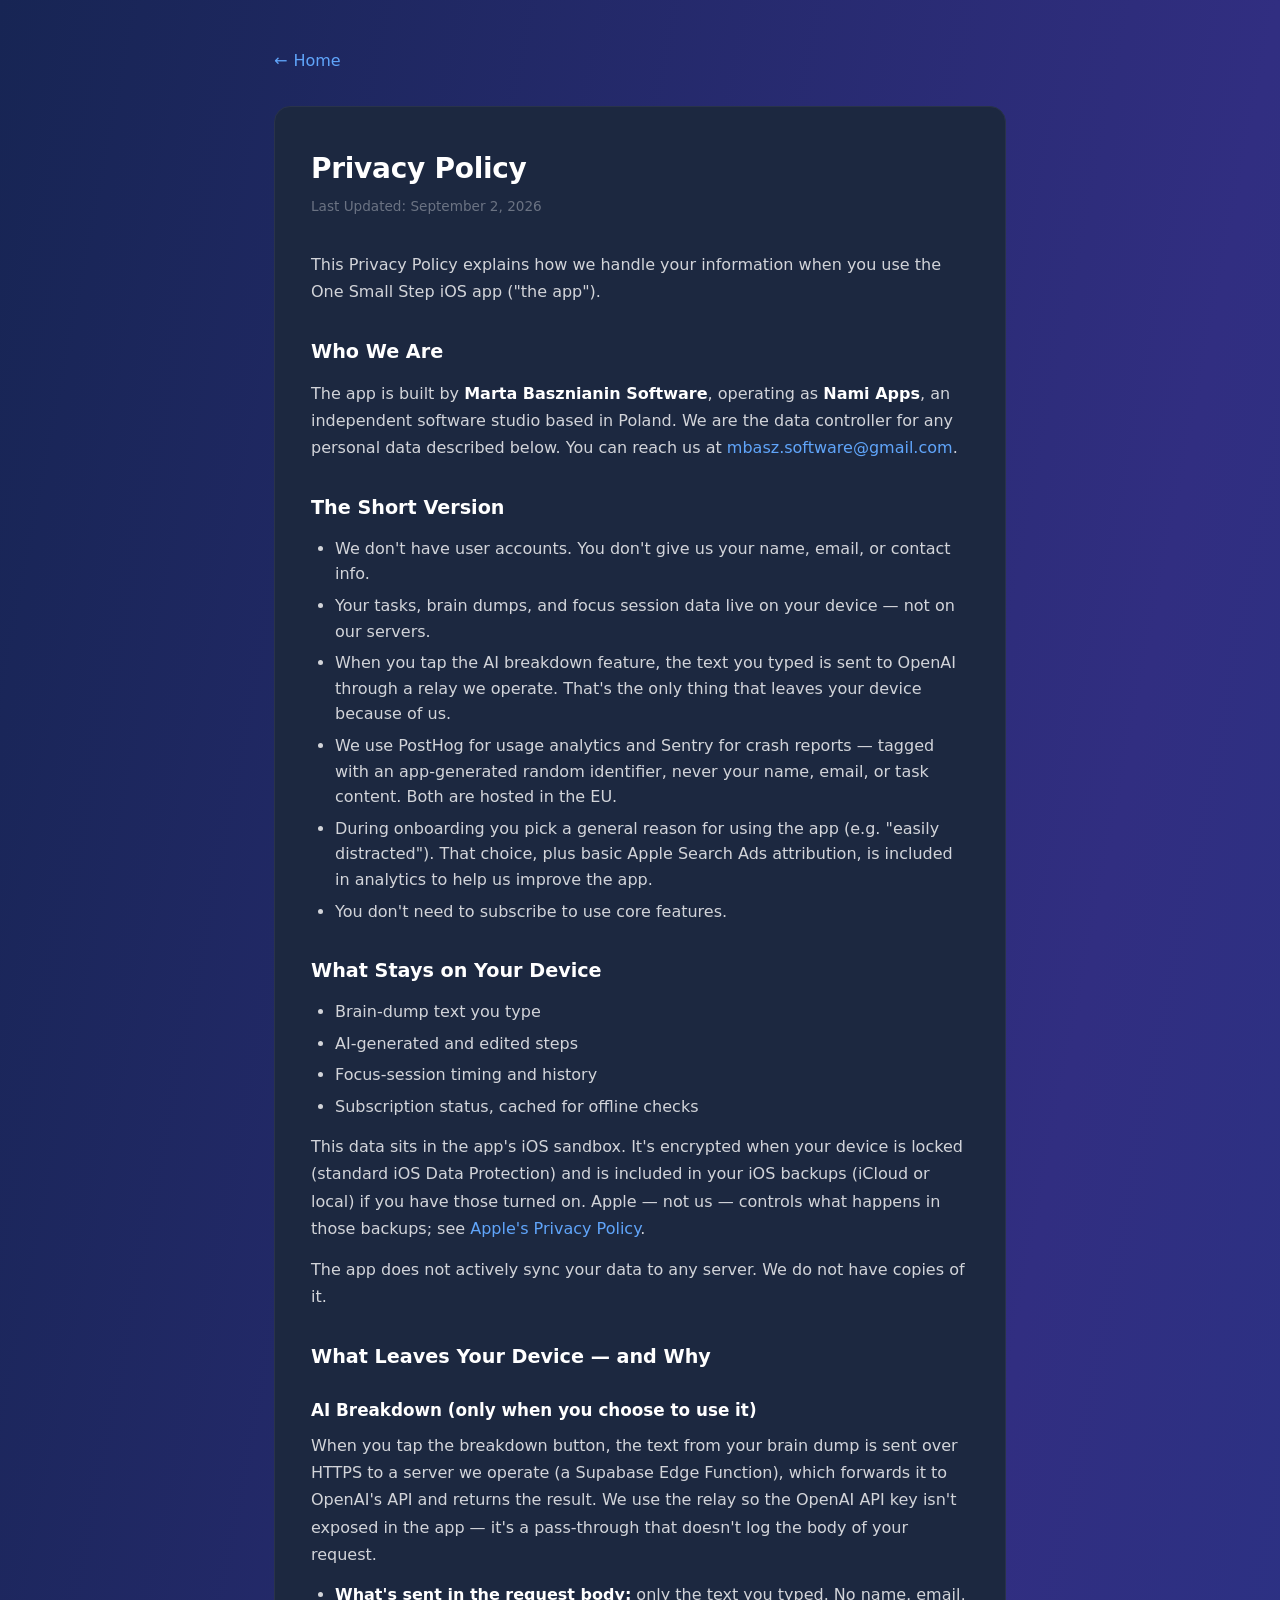
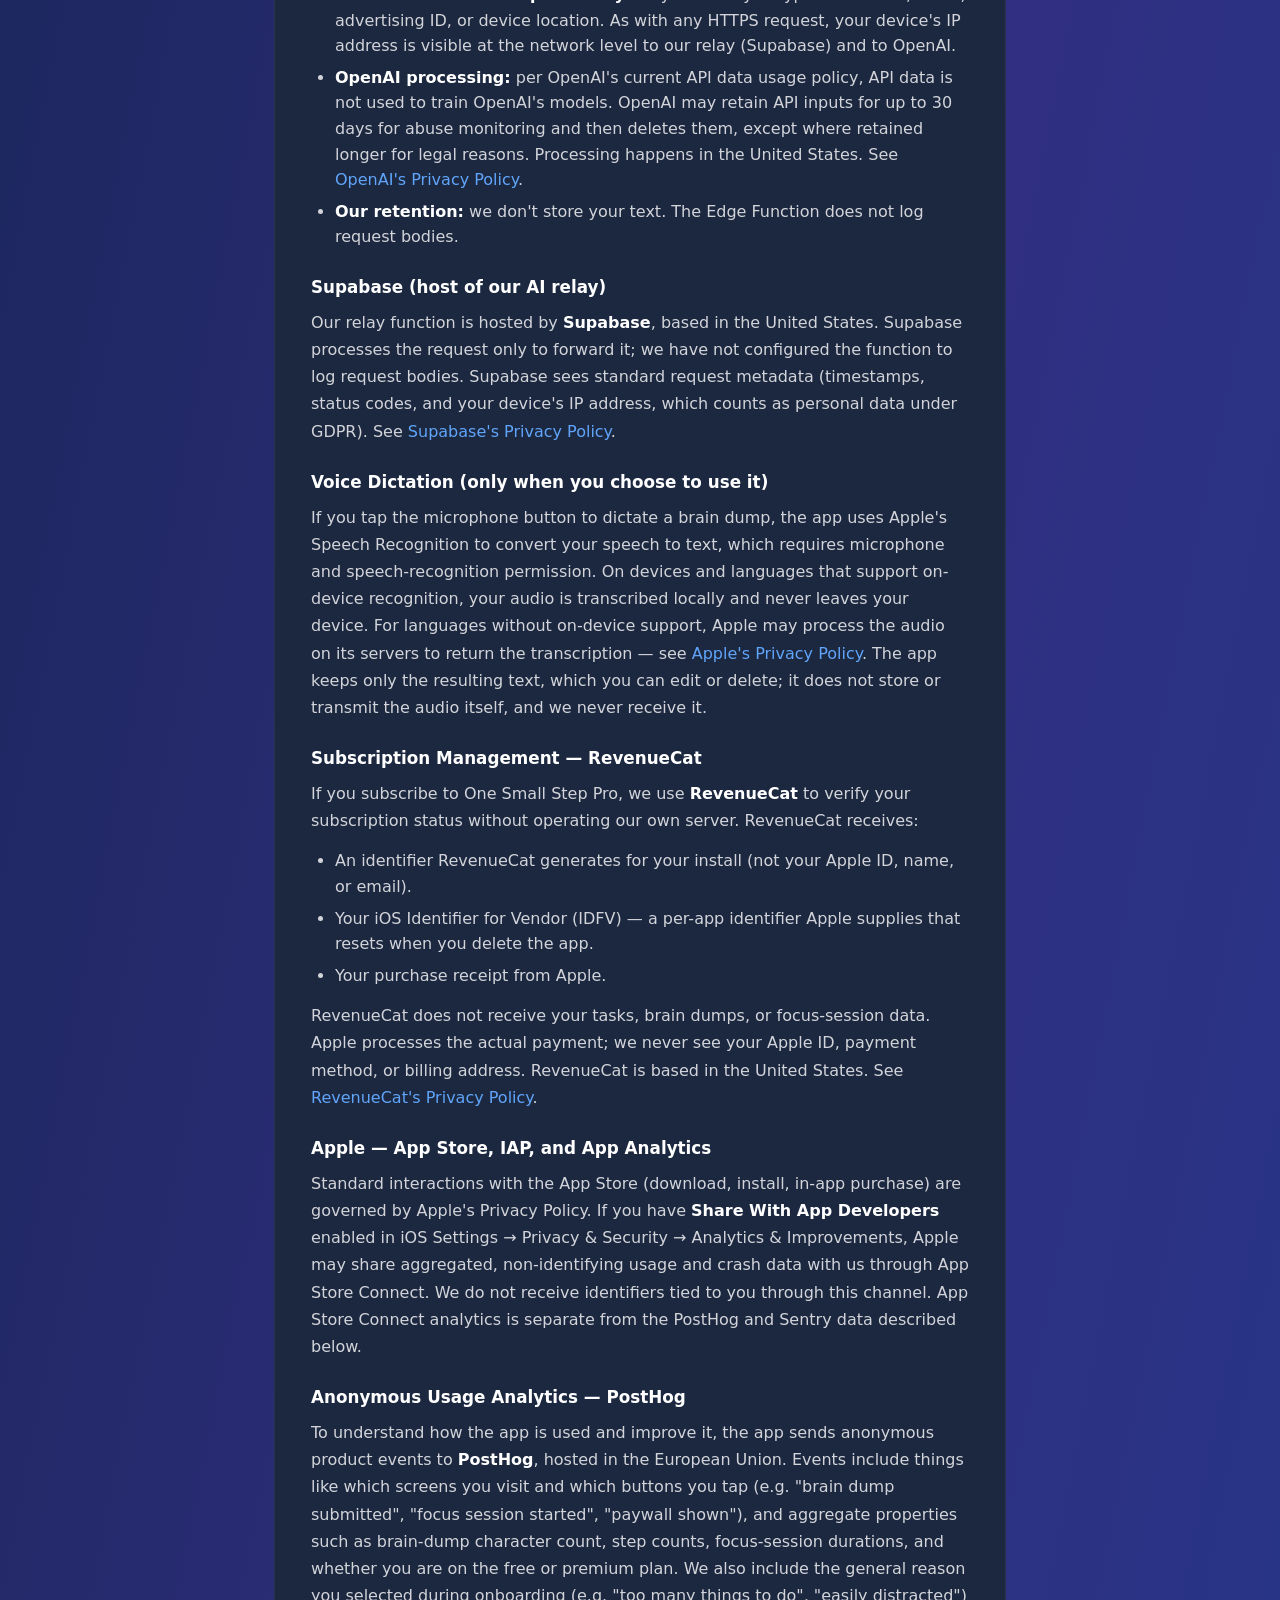
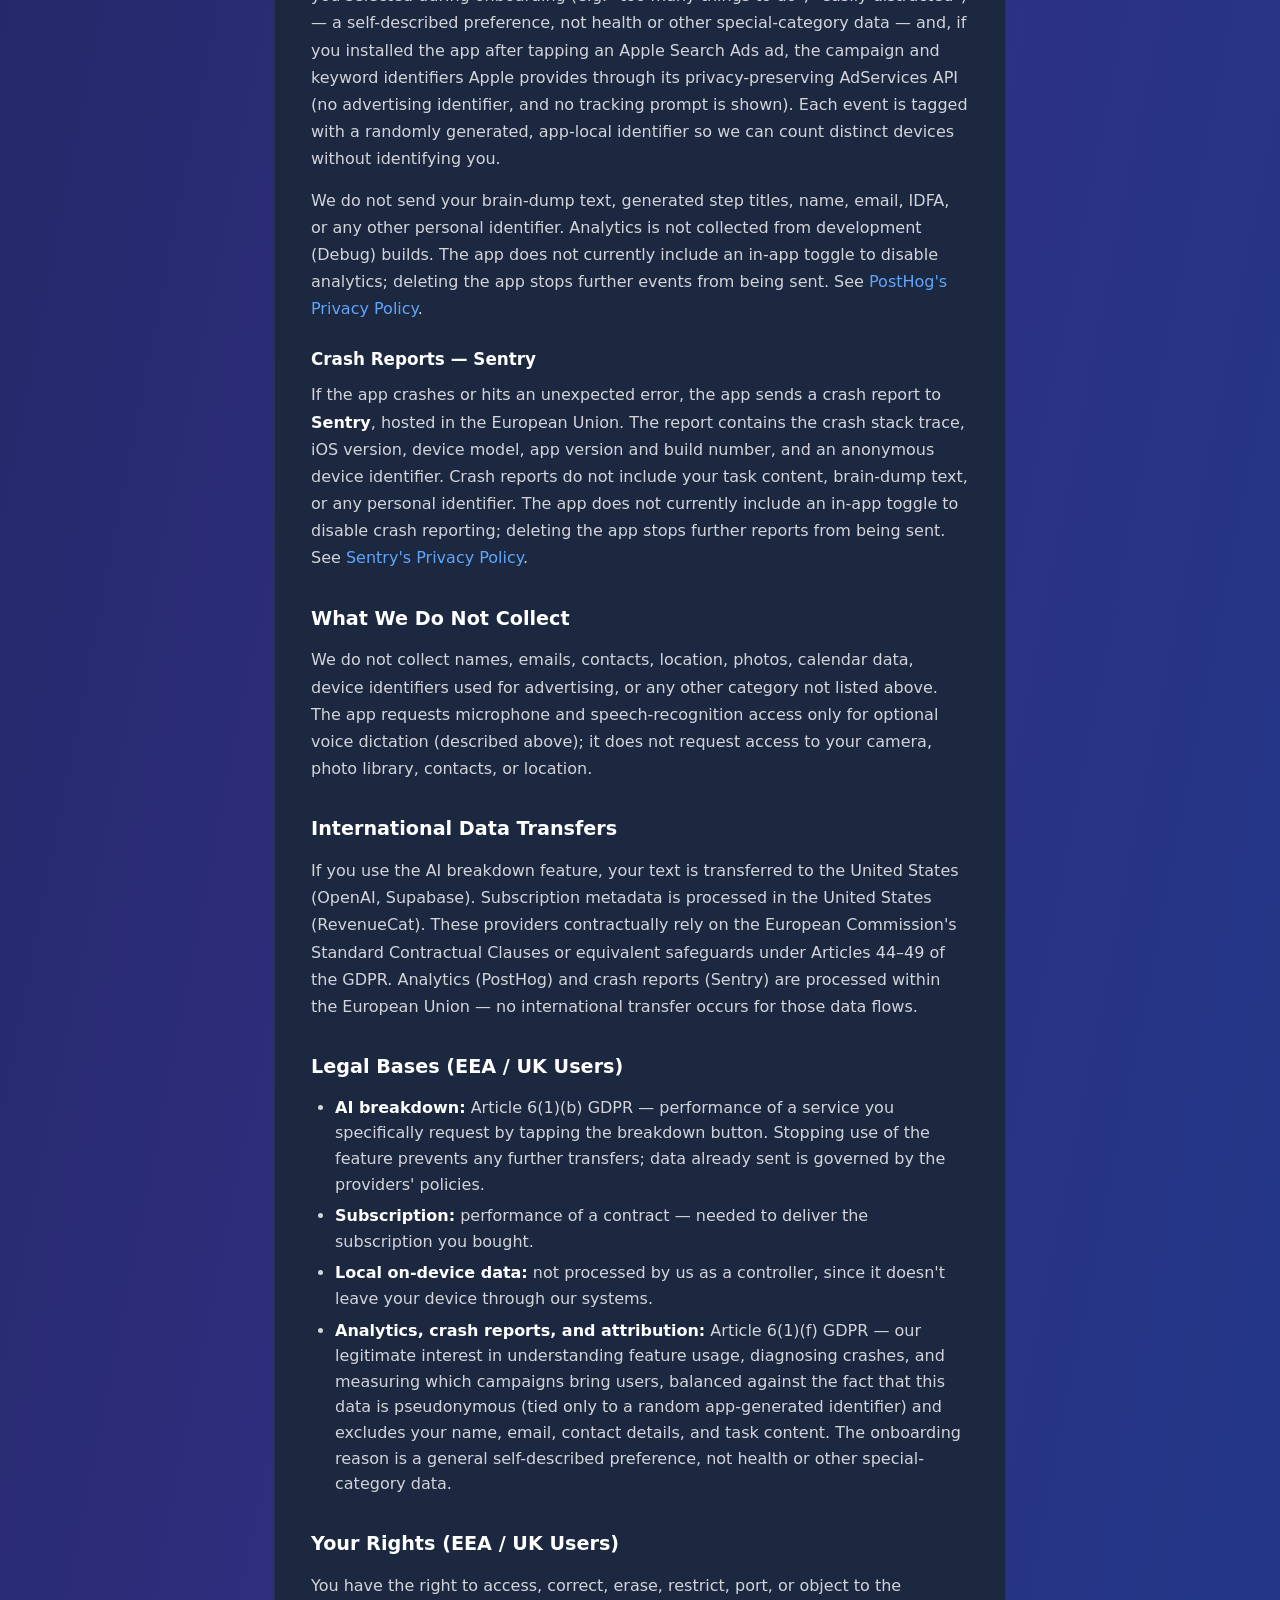
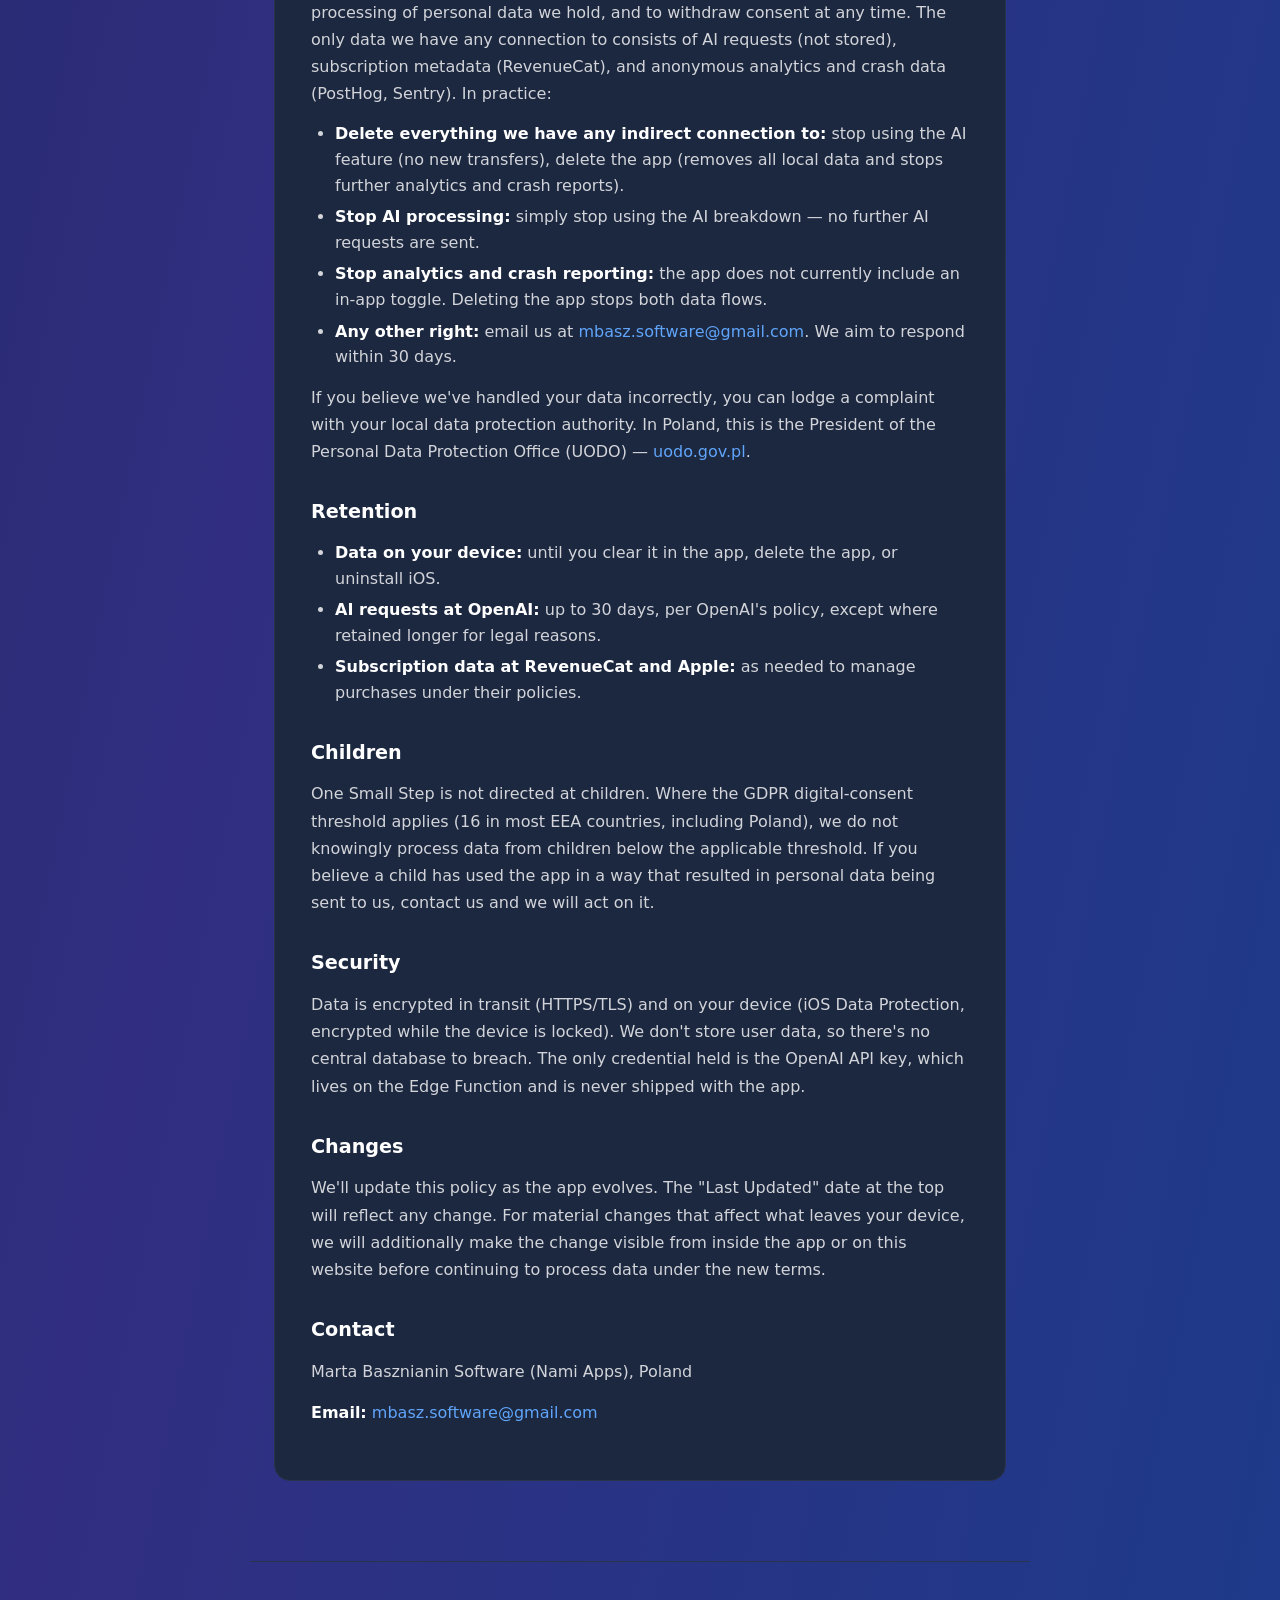
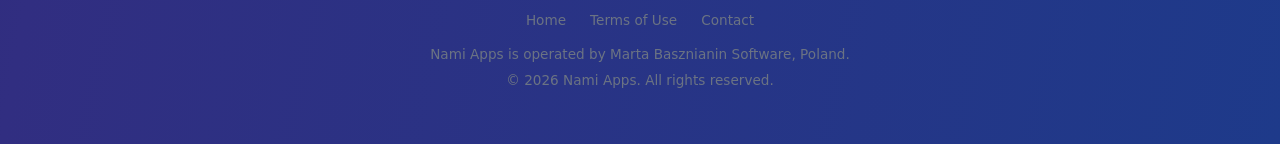
==== commit 7e20715c: "Disclose onboarding reason and Search Ads attribution, document voice dictation" ====
--- a/privacy.html
+++ b/privacy.html
@@ -15,7 +15,7 @@
 
             <div class="card">
                 <h1>Privacy Policy</h1>
-                <p class="last-updated">Last Updated: June 24, 2026</p>
+                <p class="last-updated">Last Updated: September 2, 2026</p>
 
                 <p>This Privacy Policy explains how we handle your information when you use the One Small Step iOS app ("the app").</p>
 
@@ -27,7 +27,8 @@
                     <li>We don't have user accounts. You don't give us your name, email, or contact info.</li>
                     <li>Your tasks, brain dumps, and focus session data live on your device — not on our servers.</li>
                     <li>When you tap the AI breakdown feature, the text you typed is sent to OpenAI through a relay we operate. That's the only thing that leaves your device because of us.</li>
-                    <li>We use PostHog for anonymous usage analytics and Sentry for crash reports — both receive only an app-generated random identifier, never your name, email, or task content. Both are hosted in the EU.</li>
+                    <li>We use PostHog for usage analytics and Sentry for crash reports — tagged with an app-generated random identifier, never your name, email, or task content. Both are hosted in the EU.</li>
+                    <li>During onboarding you pick a general reason for using the app (e.g. "easily distracted"). That choice, plus basic Apple Search Ads attribution, is included in analytics to help us improve the app.</li>
                     <li>You don't need to subscribe to use core features.</li>
                 </ul>
 
@@ -54,6 +55,9 @@
                 <h3>Supabase (host of our AI relay)</h3>
                 <p>Our relay function is hosted by <strong>Supabase</strong>, based in the United States. Supabase processes the request only to forward it; we have not configured the function to log request bodies. Supabase sees standard request metadata (timestamps, status codes, and your device's IP address, which counts as personal data under GDPR). See <a href="https://supabase.com/privacy" target="_blank" rel="noopener">Supabase's Privacy Policy</a>.</p>
 
+                <h3>Voice Dictation (only when you choose to use it)</h3>
+                <p>If you tap the microphone button to dictate a brain dump, the app uses Apple's Speech Recognition to convert your speech to text, which requires microphone and speech-recognition permission. On devices and languages that support on-device recognition, your audio is transcribed locally and never leaves your device. For languages without on-device support, Apple may process the audio on its servers to return the transcription — see <a href="https://www.apple.com/legal/privacy/" target="_blank" rel="noopener">Apple's Privacy Policy</a>. The app keeps only the resulting text, which you can edit or delete; it does not store or transmit the audio itself, and we never receive it.</p>
+
                 <h3>Subscription Management — RevenueCat</h3>
                 <p>If you subscribe to One Small Step Pro, we use <strong>RevenueCat</strong> to verify your subscription status without operating our own server. RevenueCat receives:</p>
                 <ul>
@@ -67,14 +71,14 @@
                 <p>Standard interactions with the App Store (download, install, in-app purchase) are governed by Apple's Privacy Policy. If you have <strong>Share With App Developers</strong> enabled in iOS Settings → Privacy &amp; Security → Analytics &amp; Improvements, Apple may share aggregated, non-identifying usage and crash data with us through App Store Connect. We do not receive identifiers tied to you through this channel. App Store Connect analytics is separate from the PostHog and Sentry data described below.</p>
 
                 <h3>Anonymous Usage Analytics — PostHog</h3>
-                <p>To understand how the app is used and improve it, the app sends anonymous product events to <strong>PostHog</strong>, hosted in the European Union. Events include things like which screens you visit and which buttons you tap (e.g. "brain dump submitted", "focus session started", "paywall shown"), and aggregate properties such as brain-dump character count, step counts, focus-session durations, and whether you are on the free or premium plan. Each event is tagged with a randomly generated, app-local identifier so we can count distinct devices without identifying you.</p>
+                <p>To understand how the app is used and improve it, the app sends anonymous product events to <strong>PostHog</strong>, hosted in the European Union. Events include things like which screens you visit and which buttons you tap (e.g. "brain dump submitted", "focus session started", "paywall shown"), and aggregate properties such as brain-dump character count, step counts, focus-session durations, and whether you are on the free or premium plan. We also include the general reason you selected during onboarding (e.g. "too many things to do", "easily distracted") — a self-described preference, not health or other special-category data — and, if you installed the app after tapping an Apple Search Ads ad, the campaign and keyword identifiers Apple provides through its privacy-preserving AdServices API (no advertising identifier, and no tracking prompt is shown). Each event is tagged with a randomly generated, app-local identifier so we can count distinct devices without identifying you.</p>
                 <p>We do not send your brain-dump text, generated step titles, name, email, IDFA, or any other personal identifier. Analytics is not collected from development (Debug) builds. The app does not currently include an in-app toggle to disable analytics; deleting the app stops further events from being sent. See <a href="https://posthog.com/privacy" target="_blank" rel="noopener">PostHog's Privacy Policy</a>.</p>
 
                 <h3>Crash Reports — Sentry</h3>
                 <p>If the app crashes or hits an unexpected error, the app sends a crash report to <strong>Sentry</strong>, hosted in the European Union. The report contains the crash stack trace, iOS version, device model, app version and build number, and an anonymous device identifier. Crash reports do not include your task content, brain-dump text, or any personal identifier. The app does not currently include an in-app toggle to disable crash reporting; deleting the app stops further reports from being sent. See <a href="https://sentry.io/privacy/" target="_blank" rel="noopener">Sentry's Privacy Policy</a>.</p>
 
                 <h2>What We Do Not Collect</h2>
-                <p>We do not collect names, emails, contacts, location, photos, calendar data, device identifiers used for advertising, or any other category not listed above. The app does not request permission to access your camera, microphone, photo library, contacts, or location.</p>
+                <p>We do not collect names, emails, contacts, location, photos, calendar data, device identifiers used for advertising, or any other category not listed above. The app requests microphone and speech-recognition access only for optional voice dictation (described above); it does not request access to your camera, photo library, contacts, or location.</p>
 
                 <h2>International Data Transfers</h2>
                 <p>If you use the AI breakdown feature, your text is transferred to the United States (OpenAI, Supabase). Subscription metadata is processed in the United States (RevenueCat). These providers contractually rely on the European Commission's Standard Contractual Clauses or equivalent safeguards under Articles 44–49 of the GDPR. Analytics (PostHog) and crash reports (Sentry) are processed within the European Union — no international transfer occurs for those data flows.</p>
@@ -84,7 +88,7 @@
                     <li><strong>AI breakdown:</strong> Article 6(1)(b) GDPR — performance of a service you specifically request by tapping the breakdown button. Stopping use of the feature prevents any further transfers; data already sent is governed by the providers' policies.</li>
                     <li><strong>Subscription:</strong> performance of a contract — needed to deliver the subscription you bought.</li>
                     <li><strong>Local on-device data:</strong> not processed by us as a controller, since it doesn't leave your device through our systems.</li>
-                    <li><strong>Analytics and crash reports:</strong> Article 6(1)(f) GDPR — our legitimate interest in understanding aggregate feature usage and diagnosing crashes, balanced against the fact that no personal identifiers are collected through these channels.</li>
+                    <li><strong>Analytics, crash reports, and attribution:</strong> Article 6(1)(f) GDPR — our legitimate interest in understanding feature usage, diagnosing crashes, and measuring which campaigns bring users, balanced against the fact that this data is pseudonymous (tied only to a random app-generated identifier) and excludes your name, email, contact details, and task content. The onboarding reason is a general self-described preference, not health or other special-category data.</li>
                 </ul>
 
                 <h2>Your Rights (EEA / UK Users)</h2>
